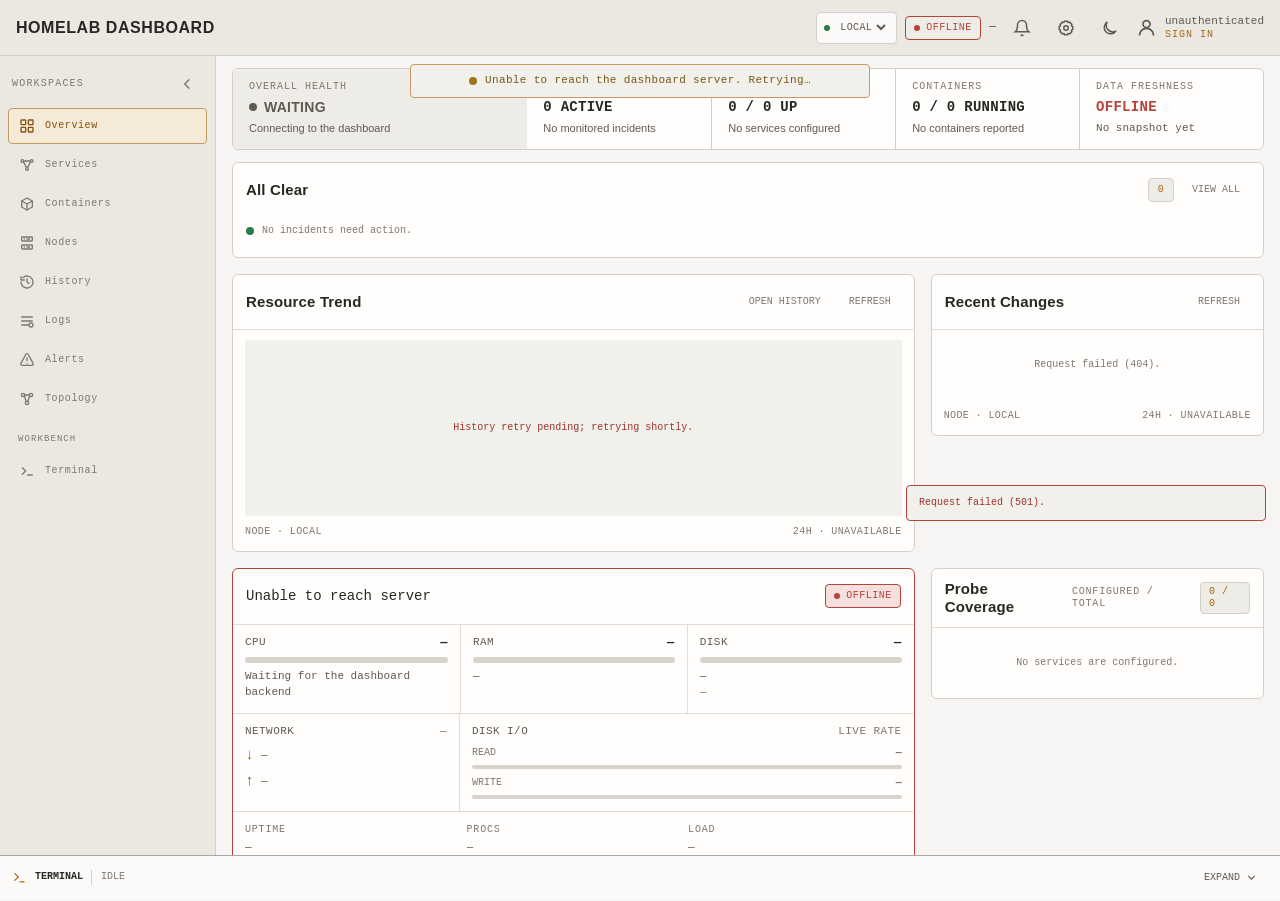
==== static/index.html @ d063cff7 "feat(ui): harden overview widget customization Persist overview widget visibility and size preferenc" ====
<!doctype html>
<html lang="en">
<head>
  <meta charset="utf-8">
  <meta name="viewport" content="width=device-width, initial-scale=1">
  <meta name="color-scheme" content="light dark">
  <meta name="theme-color" content="#101010">
  <meta name="description" content="Private Tailscale homelab dashboard for host metrics, services, containers, and container terminals.">
  <title>Homelab Dashboard · BinhMinh Homelab</title>
  <script>
    (() => {
      try {
        const saved = localStorage.getItem("homelab.theme");
        const media = window.matchMedia?.("(prefers-color-scheme: dark)");
        const dark = saved === "dark" || (saved !== "light" && (media?.matches ?? true));
        document.documentElement.classList.add(dark ? "theme-dark" : "theme-light");
        document.querySelector('meta[name="theme-color"]')?.setAttribute("content", dark ? "#101010" : "#f6f5f3");
      } catch { document.documentElement.classList.add("theme-dark"); }
    })();
  </script>
  <link rel="manifest" href="./manifest.webmanifest">
  <link rel="icon" href="./icons/icon-192.svg" type="image/svg+xml">
  <link rel="stylesheet" href="./lib/xterm.css">
  <link rel="stylesheet" href="./css/tokens.css">
  <link rel="stylesheet" href="./css/style.css">
</head>
<body class="viewer">
  <a class="skip-link" href="#dashboard">Skip to dashboard</a>
  <noscript><div class="noscript-banner">This dashboard requires JavaScript.</div></noscript>

  <header class="app-header" role="banner">
    <button id="sidebar-open" class="icon-button sidebar-open" type="button" aria-label="Open workspace navigation" aria-controls="workspace-sidebar" aria-expanded="false" title="Open navigation">
      <svg viewBox="0 0 24 24" fill="none" stroke="currentColor" stroke-width="2" aria-hidden="true"><path d="M4 6h16M4 12h16M4 18h16"/></svg>
    </button>
    <a class="brand" href="./" aria-label="Homelab dashboard home">
      <span class="brand-name">HOMELAB DASHBOARD</span>
    </a>
    <div class="header-status" aria-label="Current dashboard session">
      <span id="demo-badge" class="badge badge-demo" hidden>DEMO</span>
      <label class="node-switcher" title="Select monitoring node">
        <span class="visually-hidden">Monitoring node</span>
        <span class="node-switcher-dot status-dot" aria-hidden="true"></span>
        <select id="node-selector" aria-label="Monitoring node">
          <option value="local">LOCAL</option>
        </select>
      </label>
      <span id="freshness" class="connection-chip" data-state="connecting" aria-label="Metrics stream: connecting">
        <span class="status-dot" aria-hidden="true"></span>
        <span id="freshness-text">CONNECTING</span>
      </span>
      <span id="snapshot-partial" class="connection-chip" data-state="partial" aria-label="Partial metrics snapshot" hidden>PARTIAL</span>
      <span id="header-hostname" class="header-hostname mono" title="Server hostname">—</span>
      <button id="alerts-jump" class="icon-button" type="button" title="Open alert center" aria-label="Open alert center">
        <svg viewBox="0 0 24 24" fill="none" stroke="currentColor" stroke-width="2" aria-hidden="true"><path d="M18 8a6 6 0 0 0-12 0c0 7-3 9-3 9h18s-3-2-3-9"/><path d="M13.73 21a2 2 0 0 1-3.46 0"/></svg>
      </button>
      <button id="nodes-open" class="icon-button admin-only" type="button" title="Manage monitoring nodes" aria-label="Manage monitoring nodes">
        <svg viewBox="0 0 24 24" fill="none" stroke="currentColor" stroke-width="2" aria-hidden="true"><rect x="3" y="4" width="18" height="6" rx="2"/><rect x="3" y="14" width="18" height="6" rx="2"/><path d="M7 7h.01M7 17h.01M11 7h7M11 17h7"/></svg>
      </button>
      <button id="settings-open" class="icon-button" type="button" title="Dashboard settings" aria-label="Open dashboard settings">
        <svg viewBox="0 0 24 24" fill="none" stroke="currentColor" stroke-width="2" aria-hidden="true"><circle cx="12" cy="12" r="3"/><path d="M19.4 15a1.7 1.7 0 0 0 .34 1.88l.06.06-2.83 2.83-.06-.06a1.7 1.7 0 0 0-1.88-.34 1.7 1.7 0 0 0-1.03 1.56V21h-4v-.08a1.7 1.7 0 0 0-1.03-1.56 1.7 1.7 0 0 0-1.88.34l-.06.06-2.83-2.83.06-.06A1.7 1.7 0 0 0 4.6 15 1.7 1.7 0 0 0 3.08 14H3v-4h.08A1.7 1.7 0 0 0 4.6 9a1.7 1.7 0 0 0-.34-1.88l-.06-.06 2.83-2.83.06.06A1.7 1.7 0 0 0 8.97 4.6 1.7 1.7 0 0 0 10 3.08V3h4v.08a1.7 1.7 0 0 0 1.03 1.56 1.7 1.7 0 0 0 1.88-.34l.06-.06 2.83 2.83-.06.06A1.7 1.7 0 0 0 19.4 9 1.7 1.7 0 0 0 20.92 10H21v4h-.08A1.7 1.7 0 0 0 19.4 15Z"/></svg>
      </button>
      <button id="theme-toggle" class="icon-button" type="button" title="Switch to light theme" aria-label="Switch to light theme" aria-pressed="false">
        <svg class="theme-icon theme-icon-sun" viewBox="0 0 24 24" fill="none" stroke="currentColor" stroke-width="2" stroke-linecap="round" aria-hidden="true"><circle cx="12" cy="12" r="4"/><path d="M12 2v2M12 20v2M4.93 4.93l1.41 1.41M17.66 17.66l1.41 1.41M2 12h2M20 12h2M6.34 17.66l-1.41 1.41M19.07 4.93l-1.41 1.41"/></svg>
        <svg class="theme-icon theme-icon-moon" viewBox="0 0 24 24" fill="none" stroke="currentColor" stroke-width="2" stroke-linecap="round" aria-hidden="true"><path d="M20 15.7A8.5 8.5 0 0 1 8.3 4 8.5 8.5 0 1 0 20 15.7Z"/></svg>
      </button>
      <div id="session-identity" class="user-chip" role="group" aria-label="Authenticated Tailscale user" title="Authenticated Tailscale user">
        <svg viewBox="0 0 24 24" fill="none" stroke="currentColor" stroke-width="2" aria-hidden="true"><circle cx="12" cy="8" r="4"/><path d="M4 21a8 8 0 0 1 16 0"/></svg>
        <span class="user-copy"><span id="session-user">—</span><span id="session-role">VIEWER</span></span>
      </div>
    </div>
  </header>

  <div id="offline-banner" class="offline-banner" hidden>
    <span class="pulse-dot" aria-hidden="true"></span>
    <span id="offline-message">Reconnecting to the metrics stream…</span>
  </div>

  <div class="app-shell">
    <div id="sidebar-backdrop" class="sidebar-backdrop" aria-hidden="true" hidden></div>
    <aside id="workspace-sidebar" class="workspace-sidebar" aria-label="Dashboard workspaces" aria-hidden="true" inert>
      <div class="sidebar-brand-row">
        <span class="sidebar-title mono">WORKSPACES</span>
        <button id="sidebar-collapse" class="sidebar-collapse" type="button" aria-label="Collapse sidebar" aria-pressed="false" title="Collapse sidebar">
          <svg viewBox="0 0 24 24" fill="none" stroke="currentColor" stroke-width="2" aria-hidden="true"><path d="m15 18-6-6 6-6"/></svg>
          <span class="visually-hidden">Collapse sidebar</span>
        </button>
      </div>
      <nav class="workspace-nav" aria-label="Primary navigation">
        <button class="workspace-nav-item is-active" type="button" data-workspace="overview" aria-current="page" aria-label="Overview workspace" title="Overview">
          <svg viewBox="0 0 24 24" fill="none" stroke="currentColor" stroke-width="2" stroke-linecap="round" stroke-linejoin="round" aria-hidden="true"><rect x="3" y="3" width="7" height="7" rx="1"/><rect x="14" y="3" width="7" height="7" rx="1"/><rect x="3" y="14" width="7" height="7" rx="1"/><rect x="14" y="14" width="7" height="7" rx="1"/></svg><span class="sidebar-label">Overview</span>
        </button>
        <button class="workspace-nav-item" type="button" data-workspace="services" aria-current="false" aria-label="Services workspace" title="Services">
          <svg viewBox="0 0 24 24" fill="none" stroke="currentColor" stroke-width="2" stroke-linecap="round" stroke-linejoin="round" aria-hidden="true"><circle cx="5" cy="6" r="2"/><circle cx="19" cy="6" r="2"/><circle cx="12" cy="18" r="2"/><path d="m6.7 7.1 4.1 8.1M17.3 7.1l-4.1 8.1M7 6h10"/></svg><span class="sidebar-label">Services</span>
        </button>
        <button class="workspace-nav-item" type="button" data-workspace="containers" aria-current="false" aria-label="Containers workspace" title="Containers">
          <svg viewBox="0 0 24 24" fill="none" stroke="currentColor" stroke-width="2" stroke-linecap="round" stroke-linejoin="round" aria-hidden="true"><path d="m12 3 8 4.5v9L12 21l-8-4.5v-9L12 3Z"/><path d="m4 7.5 8 4.5 8-4.5M12 12v9"/></svg><span class="sidebar-label">Containers</span>
        </button>
        <button class="workspace-nav-item" type="button" data-workspace="nodes" aria-current="false" aria-label="Nodes workspace" title="Nodes">
          <svg viewBox="0 0 24 24" fill="none" stroke="currentColor" stroke-width="2" stroke-linecap="round" stroke-linejoin="round" aria-hidden="true"><rect x="4" y="3" width="16" height="6" rx="1"/><rect x="4" y="15" width="16" height="6" rx="1"/><path d="M8 6h.01M8 18h.01M12 6h4M12 18h4"/></svg><span class="sidebar-label">Nodes</span>
        </button>
        <button class="workspace-nav-item" type="button" data-workspace="history" aria-current="false" aria-label="History workspace" title="History">
          <svg viewBox="0 0 24 24" fill="none" stroke="currentColor" stroke-width="2" stroke-linecap="round" stroke-linejoin="round" aria-hidden="true"><path d="M3 12a9 9 0 1 0 3-6.7"/><path d="M3 4v5h5M12 7v5l3 2"/></svg><span class="sidebar-label">History</span>
        </button>
        <button class="workspace-nav-item" type="button" data-workspace="logs" aria-current="false" aria-label="Logs workspace" title="Logs">
          <svg viewBox="0 0 24 24" fill="none" stroke="currentColor" stroke-width="2" stroke-linecap="round" stroke-linejoin="round" aria-hidden="true"><path d="M4 6h16M4 12h16M4 18h10"/><circle cx="18" cy="18" r="3"/></svg><span class="sidebar-label">Logs</span>
        </button>
        <button class="workspace-nav-item" type="button" data-workspace="alerts" aria-current="false" aria-label="Alerts workspace" title="Alerts">
          <svg viewBox="0 0 24 24" fill="none" stroke="currentColor" stroke-width="2" stroke-linecap="round" stroke-linejoin="round" aria-hidden="true"><path d="M10.3 3.4 2.9 17a2 2 0 0 0 1.8 3h14.6a2 2 0 0 0 1.8-3L13.7 3.4a2 2 0 0 0-3.4 0Z"/><path d="M12 9v4M12 17h.01"/></svg><span class="sidebar-label">Alerts</span>
        </button>
        <button class="workspace-nav-item" type="button" data-workspace="topology" aria-current="false" aria-label="Service topology workspace" title="Topology">
          <svg viewBox="0 0 24 24" fill="none" stroke="currentColor" stroke-width="2" stroke-linecap="round" stroke-linejoin="round" aria-hidden="true"><circle cx="6" cy="6" r="2.5"/><circle cx="18" cy="6" r="2.5"/><circle cx="12" cy="18" r="2.5"/><path d="m8.1 7.4 2.5 8M15.9 7.4l-2.5 8M8.5 6h7"/></svg><span class="sidebar-label">Topology</span>
        </button>
        <p class="sidebar-group-label">WORKBENCH</p>
        <button class="workspace-nav-item" type="button" data-sidebar-action="terminal" aria-label="Open terminal workbench" title="Terminal">
          <svg viewBox="0 0 24 24" fill="none" stroke="currentColor" stroke-width="2" stroke-linecap="round" stroke-linejoin="round" aria-hidden="true"><polyline points="5 7 10 12 5 17"/><line x1="13" y1="18" x2="20" y2="18"/></svg><span class="sidebar-label">Terminal</span>
        </button>
      </nav>
    </aside>
    <main id="dashboard" class="dashboard-grid" tabindex="-1">
      <section id="workspace-overview" class="dashboard-workspace workspace-overview" data-workspace-panel="overview" aria-labelledby="overview-title">
      <section id="health-overview" class="panel health-overview" aria-labelledby="overview-title" data-workspace-focus tabindex="-1">
        <h1 id="overview-title" class="visually-hidden" tabindex="-1">Homelab health overview</h1>
        <div class="health-cell health-cell-primary">
          <span class="health-label">OVERALL HEALTH</span>
          <strong id="overview-health" class="health-value" data-state="waiting"><span class="status-dot" aria-hidden="true"></span>WAITING</strong>
          <span id="overview-health-detail" class="health-detail">Connecting to the dashboard</span>
        </div>
        <button id="overview-attention-kpi" class="health-cell health-cell-action" type="button" aria-label="Open active alerts">
          <span class="health-label">NEEDS ATTENTION</span>
          <strong id="overview-attention-total" class="health-value mono">0 ACTIVE</strong>
          <span id="overview-attention-detail" class="health-detail">No monitored incidents</span>
        </button>
        <button id="overview-services-kpi" class="health-cell health-cell-action" type="button" aria-label="Open services inventory">
          <span class="health-label">SERVICES</span>
          <strong id="overview-services" class="health-value mono">0 / 0 UP</strong>
          <span id="overview-services-detail" class="health-detail">Waiting for inventory</span>
        </button>
        <button id="overview-containers-kpi" class="health-cell health-cell-action" type="button" aria-label="Open containers inventory">
          <span class="health-label">CONTAINERS</span>
          <strong id="overview-containers" class="health-value mono">0 / 0 RUNNING</strong>
          <span id="overview-containers-detail" class="health-detail">Waiting for Podman</span>
        </button>
        <div class="health-cell">
          <span class="health-label">DATA FRESHNESS</span>
          <strong id="overview-connection" class="health-value mono" data-state="connecting">CONNECTING</strong>
          <span id="overview-updated" class="health-detail mono">No snapshot yet</span>
        </div>
      </section>

      <div class="overview-layout" aria-label="Overview widgets">
        <section id="overview-attention" class="panel overview-widget overview-attention" data-widget-size="full" data-overview-widget="overview-attention" aria-labelledby="overview-attention-title">
          <header class="panel-header compact">
            <div>
              <h2 id="overview-attention-title">Needs Attention</h2>
            </div>
            <div class="panel-actions">
              <span id="overview-attention-count" class="count-badge mono">0</span>
              <button id="overview-alerts-open" class="text-button" type="button">VIEW ALL</button>
            </div>
          </header>
          <div id="overview-attention-list" class="overview-action-list" aria-label="Items requiring attention"></div>
          <div id="overview-attention-empty" class="overview-empty-state">
            <span class="status-dot" aria-hidden="true"></span>
            <span>No incidents need action.</span>
          </div>
        </section>

        <section id="overview-trend" class="panel overview-widget overview-trend" data-widget-size="medium" data-overview-widget="overview-trend" aria-labelledby="overview-trend-title">
          <header class="panel-header compact">
            <div>
              <h2 id="overview-trend-title">Resource Trend</h2>
            </div>
            <div class="panel-actions">
              <button id="overview-trend-open" class="text-button" type="button">OPEN HISTORY</button>
              <button id="overview-trend-refresh" class="text-button" type="button">REFRESH</button>
            </div>
          </header>
          <div id="overview-trend-chart-wrap" class="overview-trend-chart-wrap" aria-busy="false">
            <canvas id="overview-trend-chart" width="640" height="190" aria-label="24-hour CPU, memory, and disk utilization trend"></canvas>
            <div id="overview-trend-status" class="overview-trend-status" role="status">Open Overview to load 24-hour history.</div>
          </div>
          <footer class="overview-trend-footer mono">
            <span id="overview-trend-node">NODE · LOCAL</span>
            <span id="overview-trend-resolution">24H · WAITING</span>
          </footer>
        </section>

        <section id="overview-recent-changes" class="panel overview-widget overview-recent-changes" data-widget-size="small" data-overview-widget="overview-recent-changes" aria-labelledby="overview-recent-changes-title">
          <header class="panel-header compact">
            <div>
              <h2 id="overview-recent-changes-title">Recent Changes</h2>
            </div>
            <button id="overview-recent-changes-refresh" class="text-button" type="button">REFRESH</button>
          </header>
          <div id="overview-recent-changes-list" class="overview-action-list" aria-label="Recent operational changes"></div>
          <div id="overview-recent-changes-empty" class="overview-empty-state">No recorded operational changes in the last 24 hours.</div>
          <footer class="overview-trend-footer mono">
            <span id="overview-recent-changes-node">NODE · LOCAL</span>
            <span id="overview-recent-changes-status" role="status" aria-live="polite" aria-atomic="true">24H · WAITING</span>
          </footer>
        </section>
        <section id="system-card" class="panel overview-widget system-panel" data-widget-size="medium" data-overview-widget="system-card" aria-labelledby="system-title system-hostname" aria-busy="true">
          <header class="panel-header">
            <div>
              <h2 id="system-title" class="visually-hidden">System health and metrics</h2>
              <div id="system-hostname" class="node-name mono">Connecting…</div>
            </div>
            <span id="system-status" class="badge badge-muted"><span class="status-dot" aria-hidden="true"></span>WAITING</span>
          </header>

          <div class="metric-block">
            <div class="metric-heading"><span>CPU</span><strong id="cpu-percent" class="mono">—</strong></div>
            <div id="cpu-progress" class="progress" role="progressbar" aria-label="CPU usage" aria-valuemin="0" aria-valuemax="100" aria-valuenow="0"><span class="progress-fill"></span></div>
            <div id="cpu-detail" class="metric-detail mono">Waiting for host metrics</div>
            <canvas id="cpu-chart" class="sparkline" width="240" height="36" aria-label="CPU usage history"></canvas>
          </div>

          <div class="metric-block">
            <div class="metric-heading"><span>RAM</span><strong id="ram-percent" class="mono">—</strong></div>
            <div id="ram-progress" class="progress" role="progressbar" aria-label="Memory usage" aria-valuemin="0" aria-valuemax="100" aria-valuenow="0"><span class="progress-fill"></span></div>
            <div id="ram-detail" class="metric-detail mono">—</div>
            <canvas id="ram-chart" class="sparkline" width="240" height="36" aria-label="Memory usage history"></canvas>
          </div>

          <div class="metric-block">
            <div class="metric-heading"><span>DISK</span><strong id="disk-percent" class="mono">—</strong></div>
            <div id="disk-progress" class="progress" role="progressbar" aria-label="Root disk usage" aria-valuemin="0" aria-valuemax="100" aria-valuenow="0"><span class="progress-fill"></span></div>
            <div id="disk-detail" class="metric-detail mono">—</div>
            <div id="disk-device" class="metric-caption mono">—</div>
            <div id="disk-warning" class="warning-text" hidden>Low disk space!</div>
          </div>

          <div class="network-block">
            <div class="metric-heading"><span>NETWORK</span><span id="network-interface" class="metric-caption mono">—</span></div>
            <div class="network-values mono">
              <span><b class="arrow arrow-down">↓</b><span id="network-down">—</span></span>
              <span><b class="arrow arrow-up">↑</b><span id="network-up">—</span></span>
            </div>
          </div>

          <div class="disk-io-block">
            <div class="metric-heading"><span>DISK I/O</span><span class="metric-caption mono">LIVE RATE</span></div>
            <div class="io-row">
              <div><span>READ</span><strong id="io-read" class="mono">—</strong></div>
              <div id="io-read-progress" class="progress progress-thin" role="progressbar" aria-label="Disk read activity" aria-valuemin="0" aria-valuemax="100" aria-valuenow="0"><span class="progress-fill"></span></div>
            </div>
            <div class="io-row">
              <div><span>WRITE</span><strong id="io-write" class="mono">—</strong></div>
              <div id="io-write-progress" class="progress progress-thin progress-yellow" role="progressbar" aria-label="Disk write activity" aria-valuemin="0" aria-valuemax="100" aria-valuenow="0"><span class="progress-fill"></span></div>
            </div>
          </div>

          <footer class="system-footer mono">
            <div><span>UPTIME</span><strong id="uptime">—</strong></div>
            <div><span>PROCS</span><strong id="processes">—</strong></div>
            <div><span>LOAD</span><strong id="load-average">—</strong></div>
          </footer>
        </section>

        <section id="overview-service-pulse" class="panel overview-widget overview-service-pulse" data-widget-size="small" data-overview-widget="overview-service-pulse" aria-labelledby="overview-service-pulse-title">
          <header class="panel-header compact">
            <div>
              <h2 id="overview-service-pulse-title">Probe Coverage</h2>
            </div>
            <div class="panel-actions">
              <span class="panel-context mono">CONFIGURED / TOTAL</span>
              <span id="overview-service-pulse-count" class="count-badge mono">0 / 0</span>
            </div>
          </header>
          <div id="overview-service-pulse-list" class="overview-action-list"></div>
          <div id="overview-service-pulse-empty" class="overview-empty-state">No services have a configured health probe.</div>
        </section>
      </div>
      </section>

      <section id="workspace-history" class="dashboard-workspace workspace-history" data-workspace-panel="history" aria-labelledby="history-title" hidden>
      <section id="history-panel" class="panel history-panel" aria-labelledby="history-title">
        <header class="panel-header compact">
          <div class="title-with-icon">
            <svg viewBox="0 0 24 24" fill="none" stroke="currentColor" stroke-width="2" aria-hidden="true"><path d="M3 3v18h18"/><path d="m7 15 4-4 3 3 5-7"/></svg>
            <div><h2 id="history-title" tabindex="-1">System History</h2></div>
          </div>
          <div class="history-toolbar">
            <div class="history-kind-controls" role="group" aria-label="History resource type">
              <button class="range-button is-active" type="button" data-history-kind="system" aria-pressed="true">SYSTEM</button>
              <button class="range-button" type="button" data-history-kind="container" aria-pressed="false">CONTAINER</button>
              <button class="range-button" type="button" data-history-kind="service" aria-pressed="false">SERVICE</button>
            </div>
            <label id="history-resource-picker" class="history-resource-picker" hidden>
              <span class="visually-hidden">History resource</span>
              <select id="history-resource" aria-label="History resource"></select>
            </label>
            <div class="history-controls" role="group" aria-label="History range">
              <button class="range-button" type="button" data-history-range="1h">1H</button>
              <button class="range-button" type="button" data-history-range="6h">6H</button>
              <button class="range-button is-active" type="button" data-history-range="24h" aria-pressed="true">24H</button>
              <button class="range-button" type="button" data-history-range="7d">7D</button>
              <button class="range-button" type="button" data-history-range="30d">30D</button>
              <button class="range-button" type="button" data-history-range="90d">90D</button>
            </div>
          </div>
        </header>
        <div class="history-body">
          <div id="history-chart-wrap" class="history-chart-wrap" aria-busy="true">
            <canvas id="history-chart" width="1200" height="180" aria-label="Historical resource utilization"></canvas>
            <div id="history-empty" class="history-overlay" role="status">Loading metric history…</div>
          </div>
          <footer class="history-footer mono">
            <span id="history-node">NODE · LOCAL</span>
            <span id="history-resource-summary">RESOURCE · SYSTEM</span>
            <span id="history-resolution">RESOLUTION · AUTO</span>
            <span id="history-quota" class="history-quota">STORAGE · CHECKING</span>
            <button id="history-refresh" class="text-button" type="button">REFRESH</button>
          </footer>
          <section id="history-timeline" class="history-timeline" aria-labelledby="history-timeline-title">
            <header><h3 id="history-timeline-title">Operations Timeline</h3><span id="history-timeline-context" class="panel-context mono">24H</span></header>
            <div id="history-event-markers" class="history-event-markers" aria-label="Timeline change markers"></div>
            <div id="history-events-list" class="timeline-list" aria-live="polite"></div>
            <form id="operations-event-form" class="operations-event-form admin-only" autocomplete="off">
              <label><span>CHANGE</span><select name="type"><option value="deploy">DEPLOY</option><option value="maintenance">MAINTENANCE</option><option value="note">NOTE</option></select></label>
              <label><span>TITLE</span><input name="title" maxlength="180" required placeholder="e.g. Updated Immich"></label>
              <label><span>SUMMARY <small>(optional)</small></span><input name="summary" maxlength="600" placeholder="What changed and why?"></label>
              <button class="text-button" type="submit">RECORD CHANGE</button>
            </form>
          </section>
        </div>
      </section>
      </section>

      <section id="workspace-logs" class="dashboard-workspace workspace-logs" data-workspace-panel="logs" aria-labelledby="logs-title" hidden>
        <section id="logs-panel" class="panel logs-panel" aria-labelledby="logs-title" aria-busy="false" data-workspace-focus tabindex="-1">
          <header class="panel-header compact">
            <div>
              <span class="eyebrow mono">LOCAL RETAINED LOGS</span>
              <h2 id="logs-title" tabindex="-1">Logs</h2>
            </div>
            <div class="panel-actions"><span id="logs-status" class="badge badge-muted" data-state="muted">CHECKING</span></div>
          </header>
          <div class="logs-toolbar">
            <div class="history-controls" role="group" aria-label="Logs range">
              <button class="range-button" type="button" data-logs-range="15m" aria-pressed="false">15M</button>
              <button class="range-button is-active" type="button" data-logs-range="1h" aria-pressed="true">1H</button>
              <button class="range-button" type="button" data-logs-range="6h" aria-pressed="false">6H</button>
              <button class="range-button" type="button" data-logs-range="24h" aria-pressed="false">24H</button>
              <button class="range-button" type="button" data-logs-range="7d" aria-pressed="false">7D</button>
            </div>
            <label><span class="visually-hidden">Service</span><select id="logs-service" aria-label="Filter logs by service"><option value="">All services</option></select></label>
            <label><span class="visually-hidden">Container</span><select id="logs-container" aria-label="Filter logs by container"><option value="">All containers</option></select></label>
            <label><span class="visually-hidden">Log level</span><select id="logs-level" aria-label="Filter logs by level"><option value="">All levels</option><option value="debug">Debug</option><option value="info">Info</option><option value="warn">Warn</option><option value="error">Error</option></select></label>
            <div class="logs-search">
              <label for="logs-search" class="visually-hidden">Search log text</label>
              <input id="logs-search" type="search" maxlength="160" placeholder="Search text; press Enter" autocomplete="off">
              <button id="logs-regex-toggle" class="logs-regex-toggle" type="button" aria-label="Use regular expression search" aria-pressed="false" title="Use Regular Expression (.*)">.*</button>
            </div>
            <span id="logs-match-status" class="logs-match-status mono" role="status" aria-live="polite">NO SEARCH</span>
            <button id="logs-refresh" class="text-button" type="button">REFRESH</button>
          </div>
          <p class="logs-note">Searches retained logs from the local node. Use the container terminal for a live Podman stream.</p>
          <div id="logs-list" class="historical-logs-list" aria-live="polite"></div>
          <p id="logs-empty" class="logs-empty" role="status">Select a range to query retained logs.</p>
          <footer class="logs-footer mono"><span id="logs-context">1H · LOCAL</span><span>MAX 200 ENTRIES · 7D RETENTION</span></footer>
        </section>
      </section>

      <section id="workspace-alerts" class="dashboard-workspace workspace-alerts" data-workspace-panel="alerts" aria-labelledby="alerts-title" hidden>
      <section id="alerts-card" class="panel alerts-panel dashboard-alerts" aria-labelledby="alerts-title">
        <header class="panel-header compact">
          <div class="title-with-icon">
            <svg viewBox="0 0 24 24" fill="none" stroke="currentColor" stroke-width="2" aria-hidden="true"><path d="M12 22s8-4 8-10V5l-8-3-8 3v7c0 6 8 10 8 10Z"/></svg>
            <div><h2 id="alerts-title" tabindex="-1">System Alerts</h2></div>
          </div>
          <div class="panel-actions"><span id="alerts-partial" class="badge badge-degraded" hidden>PARTIAL</span><span id="alerts-count" class="count-badge mono">0</span></div>
        </header>
          <div id="alerts-list" class="alerts-list"></div>
          <div id="alerts-empty" class="empty-state">
            <strong>All clear</strong>
            <span>No active warning or critical alerts.</span>
        </div>
      </section>
      </section>

      <section id="workspace-services" class="dashboard-workspace workspace-services" data-workspace-panel="services" aria-labelledby="services-title" hidden>
      <section class="column column-center" aria-label="Services">
        <section class="panel services-panel" aria-labelledby="services-title">
          <header class="panel-header">
            <div>
              <h2 id="services-title" tabindex="-1">Active Services</h2>
            </div>
            <div class="panel-actions">
              <span id="services-stale" class="badge badge-degraded" hidden>⚠ STALE</span>
              <span id="services-count" class="count-badge mono">0</span>
              <button id="services-filter-toggle" class="text-button inventory-filter-toggle" type="button" aria-controls="services-filter-bar" aria-expanded="false">FILTERS</button>
              <button id="focus-add-service" class="button button-ghost button-small admin-only" type="button">+ ADD SERVICE</button>
            </div>
          </header>
          <div id="services-filter-bar" class="inventory-filter-bar" role="group" aria-label="Filter services" data-collapsed="true">
            <label class="visually-hidden" for="services-filter-input">Filter services by name, endpoint, or status</label>
            <input id="services-filter-input" class="inventory-filter-input mono" data-workspace-filter type="search" placeholder="FILTER NAME OR ENDPOINT" autocomplete="off" />
            <div class="inventory-filter-controls">
              <button class="inventory-filter is-active" type="button" data-service-filter="all" aria-pressed="true">ALL</button>
              <button class="inventory-filter" type="button" data-service-filter="attention" aria-pressed="false">NEEDS ATTENTION</button>
              <button class="inventory-filter" type="button" data-service-filter="up" aria-pressed="false">UP</button>
              <button class="inventory-filter" type="button" data-service-filter="unknown" aria-pressed="false">NO PROBE</button>
            </div>
            <span id="services-filter-count" class="inventory-filter-count mono" aria-live="polite">0 / 0 SHOWN</span>
          </div>
          <div class="services-table-head mono" aria-hidden="true">
            <span>Service</span><span>Endpoint</span><span>Status</span><span>Latency</span><span>Checked</span><span></span>
          </div>
          <div id="services-grid" class="services-grid" role="list" aria-busy="true">
            <div class="service-card skeleton-card" aria-hidden="true"></div>
            <div class="service-card skeleton-card" aria-hidden="true"></div>
          </div>
          <div id="services-empty" class="empty-state" hidden>
            <strong>No services configured</strong>
            <span>Use Add Service to register your first endpoint.</span>
          </div>
        </section>
        <section id="slo-panel" class="panel slo-panel" aria-labelledby="slo-title">
          <header class="panel-header compact">
            <div><h2 id="slo-title">Service Objectives</h2><span class="panel-context mono">Local probes · unknown excluded</span></div>
            <div class="panel-actions" role="group" aria-label="SLO window"><button class="range-button" type="button" data-slo-window="7">7D</button><button class="range-button is-active" type="button" data-slo-window="30">30D</button><button class="range-button" type="button" data-slo-window="90">90D</button></div>
          </header>
          <div id="slo-list" class="slo-list" aria-busy="true"></div>
          <p id="slo-status" class="panel-status mono">Loading service objectives…</p>
        </section>
      </section>
      </section>

      <section id="workspace-containers" class="dashboard-workspace workspace-containers" data-workspace-panel="containers" aria-labelledby="containers-title" hidden>
      <aside class="column column-right" aria-label="Containers">
        <section class="panel containers-panel" aria-labelledby="containers-title">
          <header class="panel-header">
            <div>
              <h2 id="containers-title" tabindex="-1">Containers</h2>
            </div>
            <div class="panel-actions">
              <span id="containers-count" class="count-badge mono">0</span>
              <button id="containers-filter-toggle" class="text-button inventory-filter-toggle" type="button" aria-controls="containers-filter-bar" aria-expanded="false">FILTERS</button>
            </div>
          </header>
          <div id="containers-filter-bar" class="inventory-filter-bar" role="group" aria-label="Filter containers" data-collapsed="true">
            <label class="visually-hidden" for="containers-filter-input">Filter containers by name, image, or state</label>
            <input id="containers-filter-input" class="inventory-filter-input mono" data-workspace-filter type="search" placeholder="FILTER NAME, IMAGE, OR STATE" autocomplete="off" />
            <div class="inventory-filter-controls">
              <button class="inventory-filter is-active" type="button" data-container-filter="all" aria-pressed="true">ALL</button>
              <button class="inventory-filter" type="button" data-container-filter="attention" aria-pressed="false">NEEDS ATTENTION</button>
              <button class="inventory-filter" type="button" data-container-filter="running" aria-pressed="false">RUNNING</button>
              <button class="inventory-filter" type="button" data-container-filter="stopped" aria-pressed="false">STOPPED</button>
            </div>
            <span id="containers-filter-count" class="inventory-filter-count mono" aria-live="polite">0 / 0 SHOWN</span>
          </div>
          <div id="containers-list" class="containers-list" aria-busy="true">
            <div class="container-item skeleton-container" aria-hidden="true"></div>
            <div class="container-item skeleton-container" aria-hidden="true"></div>
          </div>
          <div id="containers-empty" class="empty-state" hidden>
            <strong>No containers running</strong>
            <span>The Podman host returned an empty inventory.</span>
          </div>
        </section>
      </aside>
      </section>

      <section id="workspace-nodes" class="dashboard-workspace workspace-nodes" data-workspace-panel="nodes" aria-labelledby="nodes-workspace-title" hidden>
        <section class="panel nodes-workspace-panel" aria-labelledby="nodes-workspace-title" data-workspace-focus tabindex="-1">
          <header class="panel-header"><div><h2 id="nodes-workspace-title" tabindex="-1">Monitoring Nodes</h2></div><button id="nodes-workspace-refresh" class="text-button" type="button">REFRESH</button></header>
          <div id="nodes-workspace-grid" class="nodes-workspace-grid" aria-busy="true"></div>
          <p id="nodes-workspace-status" class="panel-status mono">Loading node inventory…</p>
        </section>
        <section class="panel checks-panel" aria-labelledby="checks-title">
          <header class="panel-header compact"><div><h2 id="checks-title">TLS &amp; Backups</h2><span class="panel-context mono">TLS: dashboard · backups: selected node</span></div></header>
          <div id="checks-list" class="checks-list" aria-busy="true"></div>
          <p id="checks-status" class="panel-status mono">Loading certificate and backup checks…</p>
        </section>
      </section>

      <section id="workspace-topology" class="dashboard-workspace workspace-topology" data-workspace-panel="topology" aria-labelledby="topology-title" hidden>
        <section class="panel topology-panel" aria-labelledby="topology-title" data-workspace-focus tabindex="-1">
          <header class="panel-header"><div><h2 id="topology-title" tabindex="-1">Service Topology</h2></div><span id="topology-count" class="count-badge mono">0</span></header>
          <p class="topology-hint">Arrows run from the dependent service to the service it needs. Relationships are curated; no traffic is inferred.</p>
          <p id="topology-scroll-hint" class="topology-scroll-hint">Scroll horizontally to inspect the map.</p>
          <div id="topology-canvas" class="topology-canvas" role="region" aria-label="Manual service dependency topology" aria-describedby="topology-scroll-hint"></div>
          <div id="topology-edge-list" class="topology-edge-list" aria-label="Curated dependency relationships" hidden></div>
          <form id="topology-form" class="topology-form admin-only" autocomplete="off">
            <label><span>DEPENDENT</span><select id="topology-dependent" required></select></label>
            <label><span>DEPENDS ON</span><select id="topology-dependency" required></select></label>
            <label><span>LABEL <small>(optional)</small></span><input id="topology-label" maxlength="160"></label>
            <button class="button button-primary" type="submit">ADD EDGE</button>
          </form>
          <p id="topology-status" class="panel-status mono">Loading topology…</p>
        </section>
      </section>
    </main>

    <section id="terminal-panel" class="terminal-panel is-collapsed terminal-state-idle" aria-labelledby="terminal-title">
      <div id="terminal-resize" class="terminal-resize" role="separator" aria-label="Resize terminal" aria-orientation="horizontal" tabindex="0"></div>
      <header class="terminal-toolbar">
        <div class="terminal-heading">
          <svg viewBox="0 0 24 24" fill="none" stroke="currentColor" stroke-width="2" aria-hidden="true"><polyline points="4 17 10 11 4 5"/><line x1="12" y1="19" x2="20" y2="19"/></svg>
          <span id="terminal-title" class="mono">TERMINAL</span>
          <span id="terminal-session-label" class="terminal-session mono">IDLE</span>
        </div>
        <div class="terminal-tools">
          <button id="terminal-host-shell" class="terminal-button terminal-host-button" type="button" title="Open a Bash shell on the homelab host" hidden>HOST SHELL</button>
          <button id="terminal-clear" class="terminal-button" type="button">CLEAR</button>
          <button id="terminal-bell" class="terminal-button" type="button">BELL</button>
          <button id="terminal-disconnect" class="terminal-button" type="button" hidden>DISCONNECT</button>
          <button id="terminal-toggle" class="terminal-button terminal-toggle" type="button" aria-expanded="false" aria-controls="terminal-body" aria-label="Expand terminal workbench" title="Expand terminal workbench"><span>EXPAND</span><svg viewBox="0 0 24 24" fill="none" stroke="currentColor" stroke-width="2" aria-hidden="true"><path d="m6 15 6-6 6 6"/></svg></button>
        </div>
      </header>
      <div id="terminal-body" class="terminal-body">
        <div id="terminal" class="terminal" aria-label="Host and container terminal"></div>
        <section id="log-viewer" class="log-viewer" aria-label="Container logs" hidden>
          <div class="log-viewer-toolbar">
            <label class="log-search">
              <span class="visually-hidden">Search container logs</span>
              <input id="log-search" type="search" placeholder="Search logs" autocomplete="off" spellcheck="false">
            </label>
            <button id="log-follow" class="log-tool-button" type="button" aria-pressed="true" title="Keep the latest log line in view">FOLLOW</button>
            <button id="log-pause" class="log-tool-button" type="button" aria-pressed="false" title="Pause log rendering">PAUSE</button>
            <button id="log-download" class="log-tool-button" type="button" title="Download the buffered logs" disabled>DOWNLOAD</button>
            <output id="log-stats" class="log-stats mono" aria-live="off">0 LINES · 0 B</output>
          </div>
          <div id="log-output" class="log-output mono" role="log" aria-label="Read-only container log output" aria-live="off" tabindex="0"></div>
        </section>
      </div>
    </section>
  </div>

  <dialog id="service-dialog" class="modal" aria-labelledby="service-dialog-title">
    <form id="service-form" class="modal-form" autocomplete="off">
      <header><div><h2 id="service-dialog-title">Add service</h2></div><button class="icon-button" type="button" data-dialog-close aria-label="Close dialog">×</button></header>
      <input name="id" type="hidden">
      <div class="form-grid">
        <label class="full"><span>NAME</span><input name="name" type="text" maxlength="40" required></label>
        <label class="full"><span>DISPLAY URL OR PORT</span><input name="displayUrl" type="text" maxlength="300" placeholder="8080 or https://service.tailnet.ts.net" required></label>
        <label><span>PROBE TYPE</span><select name="probeType"><option value="none">NONE</option><option value="http">HTTP / HTTPS</option><option value="tcp">TCP</option></select></label>
        <label><span>PROBE ENDPOINT <small>(optional)</small></span><input name="probeUrl" type="text" maxlength="300" placeholder="https://service.tailnet.ts.net/health" autocapitalize="off" spellcheck="false"></label>
      </div>
      <p id="service-form-error" class="form-error" role="alert" hidden></p>
      <footer><button class="button button-ghost" type="button" data-dialog-close>CANCEL</button><button id="service-form-submit" class="button button-primary" type="submit">ADD SERVICE</button></footer>
    </form>
  </dialog>

  <dialog id="delete-dialog" class="modal modal-small" aria-labelledby="delete-dialog-title">
    <form id="delete-form" class="modal-form" method="dialog">
      <header><div><h2 id="delete-dialog-title">Delete service?</h2></div></header>
      <p>Remove <strong id="delete-service-name"></strong> from the dashboard? This does not stop its container.</p>
      <input name="id" type="hidden">
      <p id="delete-form-error" class="form-error" role="alert" hidden></p>
      <footer><button class="button button-ghost" type="button" data-dialog-close>CANCEL</button><button class="button button-danger" type="submit">DELETE</button></footer>
    </form>
  </dialog>

  <dialog id="host-shell-dialog" class="modal modal-small" aria-labelledby="host-shell-dialog-title" aria-describedby="host-shell-dialog-description">
    <form id="host-shell-confirm-form" class="modal-form" method="dialog">
      <header><div><h2 id="host-shell-dialog-title">Open Host Shell?</h2></div></header>
      <p id="host-shell-dialog-description">This opens an interactive <code>/bin/bash</code> session on <strong id="host-shell-target" class="mono">the homelab host</strong> as the Unix account running the host agent. The actual account is shown after connection.</p>
      <p id="host-shell-replace-warning" class="security-callout" hidden>The current terminal session will be disconnected first.</p>
      <footer>
        <button class="button button-ghost" type="submit" value="cancel" autofocus>CANCEL</button>
        <button class="button button-danger" type="submit" value="confirm">OPEN HOST SHELL</button>
      </footer>
    </form>
  </dialog>

  <dialog id="alert-center-dialog" class="modal modal-wide" aria-labelledby="alert-center-title">
    <div class="modal-form monitoring-dialog">
      <header>
        <div><h2 id="alert-center-title">Alert center</h2></div>
        <button class="icon-button" type="button" data-dialog-close aria-label="Close alert center">×</button>
      </header>
      <p id="alert-center-status" class="dialog-status mono" role="status">Loading alert state…</p>
      <div class="alert-center-grid">
        <section aria-labelledby="active-alerts-title">
          <div class="subsection-header"><h3 id="active-alerts-title">ACTIVE ALERTS</h3><span id="active-alerts-count" class="count-badge mono">0</span></div>
          <div id="active-alerts-list" class="management-list"><div class="skeleton-line"></div></div>
        </section>
        <section aria-labelledby="alert-rules-title">
          <div class="subsection-header"><h3 id="alert-rules-title">RULES</h3><button id="alert-rule-add" class="button button-ghost button-small admin-only" type="button">+ NEW RULE</button></div>
          <div id="alert-rules-list" class="management-list"><div class="skeleton-line"></div></div>
        </section>
        <section aria-labelledby="maintenance-windows-title">
          <div class="subsection-header"><h3 id="maintenance-windows-title">MAINTENANCE WINDOWS</h3><button id="maintenance-window-add" class="button button-ghost button-small admin-only" type="button">+ NEW WINDOW</button></div>
          <p class="panel-context mono">Recurring local-time periods suppress delivery only; alert state remains visible.</p>
          <div id="maintenance-windows-list" class="management-list"><div class="skeleton-line"></div></div>
        </section>
        <section aria-labelledby="alert-events-title">
          <div class="subsection-header"><h3 id="alert-events-title">RECENT EVENTS</h3></div>
          <div id="alert-events-list" class="management-list"><div class="skeleton-line"></div></div>
        </section>
        <section class="notification-section" aria-labelledby="ntfy-title">
          <div class="subsection-header"><h3 id="ntfy-title">NTFY DELIVERY</h3><button id="ntfy-test" class="button button-ghost button-small admin-only" type="button" disabled>TEST PUSH</button></div>
          <p id="ntfy-status" class="integration-status mono">Checking configuration…</p>
        </section>
        <section class="notification-section" aria-labelledby="webhook-title">
          <div class="subsection-header"><h3 id="webhook-title">WEBHOOK DELIVERY</h3><button id="webhook-test" class="button button-ghost button-small admin-only" type="button" disabled>TEST POST</button></div>
          <p id="webhook-status" class="integration-status mono">Checking configuration…</p>
        </section>
      </div>
    </div>
  </dialog>

  <dialog id="alert-rule-dialog" class="modal" aria-labelledby="alert-rule-dialog-title">
    <form id="alert-rule-form" class="modal-form" autocomplete="off">
      <header><div><h2 id="alert-rule-dialog-title">New alert rule</h2></div><button class="icon-button" type="button" data-dialog-close aria-label="Close rule editor">×</button></header>
      <input name="id" type="hidden">
      <div class="form-grid form-grid-rules">
        <label class="full"><span>RULE NAME</span><input name="name" type="text" maxlength="160" required></label>
        <label><span>RESOURCE</span><select name="resourceType" required><option value="node">Node</option><option value="host">Host</option><option value="disk">Disk</option><option value="service">Service</option><option value="container">Container</option><option value="backup">Backup</option></select></label>
        <label><span>METRIC</span><select name="metric" required></select></label>
        <label><span>NODE SELECTOR</span><input name="nodeSelector" type="text" maxlength="256" value="*" required></label>
        <label><span>RESOURCE SELECTOR</span><input name="resourceSelector" type="text" maxlength="256" value="*" required></label>
        <label><span>OPERATOR</span><select name="operator"><option value="gt">&gt;</option><option value="gte">≥</option><option value="lt">&lt;</option><option value="lte">≤</option><option value="eq">=</option><option value="neq">≠</option></select></label>
        <label><span>THRESHOLD</span><input name="threshold" type="number" step="any" required></label>
        <label><span>FOR (SECONDS)</span><input name="forSeconds" type="number" min="0" max="2592000" value="300" required></label>
        <label><span>COOLDOWN (SECONDS)</span><input name="cooldownSeconds" type="number" min="0" max="2592000" value="1800" required></label>
        <label><span>SEVERITY</span><select name="severity"><option value="warning">Warning</option><option value="critical">Critical</option><option value="info">Info</option></select></label>
        <label class="full"><span>RUNBOOK URL <small>(optional)</small></span><input name="runbookUrl" type="url" maxlength="2048" placeholder="https://wiki.example.net/runbooks/service-alert"></label>
        <label class="check-field"><input name="enabled" type="checkbox" checked><span>RULE ENABLED</span></label>
      </div>
      <p id="alert-rule-error" class="form-error" role="alert" hidden></p>
      <footer><button class="button button-ghost" type="button" data-dialog-close>CANCEL</button><button id="alert-rule-submit" class="button button-primary" type="submit">SAVE RULE</button></footer>
    </form>
  </dialog>

  <dialog id="maintenance-window-dialog" class="modal" aria-labelledby="maintenance-window-dialog-title">
    <form id="maintenance-window-form" class="modal-form" autocomplete="off">
      <header><div><h2 id="maintenance-window-dialog-title">New maintenance window</h2></div><button class="icon-button" type="button" data-dialog-close aria-label="Close maintenance editor">×</button></header>
      <input name="id" type="hidden">
      <p class="panel-context">The rule engine still evaluates alerts. Matching notifications are held until this recurring window ends.</p>
      <div class="form-grid form-grid-rules">
        <label class="full"><span>WINDOW NAME</span><input name="name" type="text" maxlength="160" required placeholder="e.g. Sunday storage maintenance"></label>
        <label><span>RESOURCE</span><select name="resourceType"><option value="node">Node</option><option value="host">Host</option><option value="disk">Disk</option><option value="service">Service</option><option value="container">Container</option><option value="backup">Backup</option></select></label>
        <label><span>TIMEZONE</span><input name="timezone" type="text" maxlength="128" required value="Asia/Ho_Chi_Minh" placeholder="Asia/Ho_Chi_Minh"></label>
        <label><span>NODE SELECTOR</span><input name="nodeSelector" type="text" maxlength="256" value="*" required></label>
        <label><span>RESOURCE SELECTOR</span><input name="resourceSelector" type="text" maxlength="256" value="*" required></label>
        <label><span>START (LOCAL TIME)</span><input name="start" type="time" required value="01:00"></label>
        <label><span>DURATION (MINUTES)</span><input name="durationMinutes" type="number" min="1" max="1440" required value="60"></label>
        <fieldset class="weekday-field full"><legend>WEEKDAYS</legend><div><label><input name="weekday" type="checkbox" value="1" checked> MON</label><label><input name="weekday" type="checkbox" value="2" checked> TUE</label><label><input name="weekday" type="checkbox" value="3" checked> WED</label><label><input name="weekday" type="checkbox" value="4" checked> THU</label><label><input name="weekday" type="checkbox" value="5" checked> FRI</label><label><input name="weekday" type="checkbox" value="6"> SAT</label><label><input name="weekday" type="checkbox" value="0"> SUN</label></div></fieldset>
        <label class="check-field"><input name="enabled" type="checkbox" checked><span>WINDOW ENABLED</span></label>
      </div>
      <p id="maintenance-window-error" class="form-error" role="alert" hidden></p>
      <footer><button class="button button-ghost" type="button" data-dialog-close>CANCEL</button><button id="maintenance-window-submit" class="button button-primary" type="submit">SAVE WINDOW</button></footer>
    </form>
  </dialog>

  <dialog id="nodes-dialog" class="modal" aria-labelledby="nodes-dialog-title">
    <div class="modal-form monitoring-dialog">
      <header><div><h2 id="nodes-dialog-title">Monitoring nodes</h2></div><button class="icon-button" type="button" data-dialog-close aria-label="Close node manager">×</button></header>
      <p>Enroll up to four remote nodes (five nodes total including this host). Enrollment tokens expire after 10 minutes and are shown only once.</p>
      <div class="subsection-header"><h3>ENROLLED NODES</h3><button id="node-enroll-create" class="button button-primary button-small admin-only" type="button">CREATE TOKEN</button></div>
      <div id="nodes-list" class="management-list"><div class="skeleton-line"></div></div>
      <section id="enrollment-result" class="one-time-secret" aria-labelledby="enrollment-title" hidden>
        <strong id="enrollment-title">ONE-TIME ENROLLMENT TOKEN</strong>
        <code id="enrollment-token" class="mono"></code>
        <div><span id="enrollment-expiry" class="mono"></span><button id="enrollment-copy" class="button button-ghost button-small" type="button">COPY TOKEN</button></div>
        <p>Store this token now. Closing this dialog permanently hides it.</p>
      </section>
      <p id="nodes-status" class="dialog-status mono" role="status"></p>
    </div>
  </dialog>

  <dialog id="settings-dialog" class="modal" aria-labelledby="settings-title">
    <div class="modal-form monitoring-dialog">
      <header><div><h2 id="settings-title">Dashboard settings</h2></div><button class="icon-button" type="button" data-dialog-close aria-label="Close settings">×</button></header>
      <section class="settings-section" aria-labelledby="config-transfer-title">
        <div class="subsection-header"><h3 id="config-transfer-title">EXPORT / IMPORT</h3><button id="config-export" class="button button-ghost button-small admin-only" type="button">EXPORT JSON</button></div>
        <p>Transfers services, alert rules, UI preferences, and node display metadata. Secrets, credentials, metrics, logs, audit records, and local maintenance schedules are never included.</p>
        <label class="file-picker admin-only"><span>CONFIG FILE (MAX 1 MIB)</span><input id="config-file" type="file" accept="application/json,.json"></label>
        <fieldset id="config-mode" class="mode-picker admin-only"><legend>IMPORT MODE</legend><label><input type="radio" name="config-import-mode" value="merge" checked> Merge (recommended)</label><label><input type="radio" name="config-import-mode" value="replace"> Replace existing configuration</label></fieldset>
        <div class="settings-actions admin-only"><button id="config-preview" class="button button-ghost" type="button" disabled>PREVIEW CHANGES</button><button id="config-apply" class="button button-danger" type="button" disabled>APPLY IMPORT</button></div>
        <div id="config-preview-result" class="config-preview" role="status"><span>Select a JSON file to preview an import.</span></div>
      </section>
      <section class="settings-section" aria-labelledby="workspace-config-title">
        <div class="subsection-header"><h3 id="workspace-config-title">WORKSPACE SIDEBAR</h3></div>
        <p>Choose which workspaces appear in the sidebar and their order. Overview is always available.</p>
        <div id="sidebar-workspaces-list" class="sidebar-workspaces-list"></div>
        <p id="workspace-config-readonly" class="workspace-config-readonly" hidden>Only administrators can change the workspace layout.</p>
        <div class="settings-actions admin-only"><button id="workspace-config-cancel" class="button button-ghost" type="button">CANCEL</button><button id="workspace-config-apply" class="button button-primary" type="button">APPLY LAYOUT</button></div>
      </section>
      <section class="settings-section" aria-labelledby="overview-config-title">
        <div class="subsection-header"><h3 id="overview-config-title">OVERVIEW WIDGETS</h3></div>
        <p>Choose which overview panels are visible and how much space they receive. Needs Attention is always shown.</p>
        <div id="overview-widgets-list" class="overview-widgets-config-list"></div>
        <p id="overview-config-readonly" class="workspace-config-readonly" hidden>Overview widget settings are unavailable.</p>
        <div class="settings-actions"><button id="overview-config-cancel" class="button button-ghost" type="button">CANCEL</button><button id="overview-config-apply" class="button button-primary" type="button">APPLY WIDGETS</button></div>
      </section>
      <p id="settings-status" class="dialog-status mono" role="status"></p>
    </div>
  </dialog>

  <dialog id="keyboard-shortcuts-dialog" class="modal modal-small" aria-labelledby="keyboard-shortcuts-title" aria-describedby="keyboard-shortcuts-description">
    <div class="modal-form shortcut-dialog">
      <header><div><h2 id="keyboard-shortcuts-title">Keyboard shortcuts</h2></div><button id="keyboard-shortcuts-close" class="icon-button" type="button" aria-label="Close keyboard shortcuts">×</button></header>
      <p id="keyboard-shortcuts-description">Shortcuts are disabled while typing in a field, using the terminal, or when another dialog is open.</p>
      <dl class="shortcut-list">
        <div><dt><kbd>g</kbd> then <kbd>o</kbd>/<kbd>s</kbd>/<kbd>c</kbd>/<kbd>n</kbd>/<kbd>h</kbd>/<kbd>l</kbd>/<kbd>a</kbd>/<kbd>t</kbd></dt><dd>Overview · Services · Containers · Nodes · History · Logs · Alerts · Topology</dd></div>
        <div><dt><kbd>/</kbd></dt><dd>Focus the visible inventory filter</dd></div>
        <div><dt><kbd>Ctrl</kbd> + <kbd>`</kbd></dt><dd>Focus terminal workbench</dd></div>
        <div><dt><kbd>?</kbd></dt><dd>Show this list</dd></div>
        <div><dt><kbd>Esc</kbd></dt><dd>Close the current dialog or menu</dd></div>
      </dl>
      <footer><button id="keyboard-shortcuts-dismiss" class="button button-ghost" type="button">CLOSE</button></footer>
    </div>
  </dialog>

  <div id="context-menu" class="context-menu" role="menu" hidden></div>
  <div id="toast-region" class="toast-region" aria-live="polite" aria-atomic="true"></div>
  <div id="dashboard-status" class="visually-hidden" role="status" aria-live="polite" aria-atomic="true"></div>

  <script src="./lib/chart.umd.min.js"></script>
  <script type="module" src="./js/app.js"></script>
</body>
</html>
---- static/lib/xterm.css ----
/**
 * Copyright (c) 2014 The xterm.js authors. All rights reserved.
 * Copyright (c) 2012-2013, Christopher Jeffrey (MIT License)
 * https://github.com/chjj/term.js
 * @license MIT
 *
 * Permission is hereby granted, free of charge, to any person obtaining a copy
 * of this software and associated documentation files (the "Software"), to deal
 * in the Software without restriction, including without limitation the rights
 * to use, copy, modify, merge, publish, distribute, sublicense, and/or sell
 * copies of the Software, and to permit persons to whom the Software is
 * furnished to do so, subject to the following conditions:
 *
 * The above copyright notice and this permission notice shall be included in
 * all copies or substantial portions of the Software.
 *
 * THE SOFTWARE IS PROVIDED "AS IS", WITHOUT WARRANTY OF ANY KIND, EXPRESS OR
 * IMPLIED, INCLUDING BUT NOT LIMITED TO THE WARRANTIES OF MERCHANTABILITY,
 * FITNESS FOR A PARTICULAR PURPOSE AND NONINFRINGEMENT. IN NO EVENT SHALL THE
 * AUTHORS OR COPYRIGHT HOLDERS BE LIABLE FOR ANY CLAIM, DAMAGES OR OTHER
 * LIABILITY, WHETHER IN AN ACTION OF CONTRACT, TORT OR OTHERWISE, ARISING FROM,
 * OUT OF OR IN CONNECTION WITH THE SOFTWARE OR THE USE OR OTHER DEALINGS IN
 * THE SOFTWARE.
 *
 * Originally forked from (with the author's permission):
 *   Fabrice Bellard's javascript vt100 for jslinux:
 *   http://bellard.org/jslinux/
 *   Copyright (c) 2011 Fabrice Bellard
 *   The original design remains. The terminal itself
 *   has been extended to include xterm CSI codes, among
 *   other features.
 */

/**
 *  Default styles for xterm.js
 */

.xterm {
    cursor: text;
    position: relative;
    user-select: none;
    -ms-user-select: none;
    -webkit-user-select: none;
}

.xterm.focus,
.xterm:focus {
    outline: none;
}

.xterm .xterm-helpers {
    position: absolute;
    top: 0;
    /**
     * The z-index of the helpers must be higher than the canvases in order for
     * IMEs to appear on top.
     */
    z-index: 5;
}

.xterm .xterm-helper-textarea {
    padding: 0;
    border: 0;
    margin: 0;
    /* Move textarea out of the screen to the far left, so that the cursor is not visible */
    position: absolute;
    opacity: 0;
    left: -9999em;
    top: 0;
    width: 0;
    height: 0;
    z-index: -5;
    /** Prevent wrapping so the IME appears against the textarea at the correct position */
    white-space: nowrap;
    overflow: hidden;
    resize: none;
}

.xterm .composition-view {
    /* TODO: Composition position got messed up somewhere */
    background: #000;
    color: #FFF;
    display: none;
    position: absolute;
    white-space: nowrap;
    z-index: 1;
}

.xterm .composition-view.active {
    display: block;
}

.xterm .xterm-viewport {
    /* On OS X this is required in order for the scroll bar to appear fully opaque */
    background-color: #000;
    overflow-y: scroll;
    cursor: default;
    position: absolute;
    right: 0;
    left: 0;
    top: 0;
    bottom: 0;
}

.xterm .xterm-screen {
    position: relative;
}

.xterm .xterm-screen canvas {
    position: absolute;
    left: 0;
    top: 0;
}

.xterm-char-measure-element {
    display: inline-block;
    visibility: hidden;
    position: absolute;
    top: 0;
    left: -9999em;
    line-height: normal;
}

.xterm.enable-mouse-events {
    /* When mouse events are enabled (eg. tmux), revert to the standard pointer cursor */
    cursor: default;
}

.xterm.xterm-cursor-pointer,
.xterm .xterm-cursor-pointer {
    cursor: pointer;
}

.xterm.column-select.focus {
    /* Column selection mode */
    cursor: crosshair;
}

.xterm .xterm-accessibility:not(.debug),
.xterm .xterm-message {
    position: absolute;
    left: 0;
    top: 0;
    bottom: 0;
    right: 0;
    z-index: 10;
    color: transparent;
    pointer-events: none;
}

.xterm .xterm-accessibility-tree:not(.debug) *::selection {
  color: transparent;
}

.xterm .xterm-accessibility-tree {
  font-family: monospace;
  user-select: text;
  white-space: pre;
}

.xterm .xterm-accessibility-tree > div {
  transform-origin: left;
  width: fit-content;
}

.xterm .live-region {
    position: absolute;
    left: -9999px;
    width: 1px;
    height: 1px;
    overflow: hidden;
}

.xterm-dim {
    /* Dim should not apply to background, so the opacity of the foreground color is applied
     * explicitly in the generated class and reset to 1 here */
    opacity: 1 !important;
}

.xterm-underline-1 { text-decoration: underline; }
.xterm-underline-2 { text-decoration: double underline; }
.xterm-underline-3 { text-decoration: wavy underline; }
.xterm-underline-4 { text-decoration: dotted underline; }
.xterm-underline-5 { text-decoration: dashed underline; }

.xterm-overline {
    text-decoration: overline;
}

.xterm-overline.xterm-underline-1 { text-decoration: overline underline; }
.xterm-overline.xterm-underline-2 { text-decoration: overline double underline; }
.xterm-overline.xterm-underline-3 { text-decoration: overline wavy underline; }
.xterm-overline.xterm-underline-4 { text-decoration: overline dotted underline; }
.xterm-overline.xterm-underline-5 { text-decoration: overline dashed underline; }

.xterm-strikethrough {
    text-decoration: line-through;
}

.xterm-screen .xterm-decoration-container .xterm-decoration {
	z-index: 6;
	position: absolute;
}

.xterm-screen .xterm-decoration-container .xterm-decoration.xterm-decoration-top-layer {
	z-index: 7;
}

.xterm-decoration-overview-ruler {
    z-index: 8;
    position: absolute;
    top: 0;
    right: 0;
    pointer-events: none;
}

.xterm-decoration-top {
    z-index: 2;
    position: relative;
}



/* Derived from vs/base/browser/ui/scrollbar/media/scrollbar.css */

/* xterm.js customization: Override xterm's cursor style */
.xterm .xterm-scrollable-element > .scrollbar {
    cursor: default;
}

/* Arrows */
.xterm .xterm-scrollable-element > .scrollbar > .scra {
	cursor: pointer;
	font-size: 11px !important;
}

.xterm .xterm-scrollable-element > .visible {
	opacity: 1;

	/* Background rule added for IE9 - to allow clicks on dom node */
	background:rgba(0,0,0,0);

	transition: opacity 100ms linear;
	/* In front of peek view */
	z-index: 11;
}
.xterm .xterm-scrollable-element > .invisible {
	opacity: 0;
	pointer-events: none;
}
.xterm .xterm-scrollable-element > .invisible.fade {
	transition: opacity 800ms linear;
}

/* Scrollable Content Inset Shadow */
.xterm .xterm-scrollable-element > .shadow {
	position: absolute;
	display: none;
}
.xterm .xterm-scrollable-element > .shadow.top {
	display: block;
	top: 0;
	left: 3px;
	height: 3px;
	width: 100%;
	box-shadow: var(--vscode-scrollbar-shadow, #000) 0 6px 6px -6px inset;
}
.xterm .xterm-scrollable-element > .shadow.left {
	display: block;
	top: 3px;
	left: 0;
	height: 100%;
	width: 3px;
	box-shadow: var(--vscode-scrollbar-shadow, #000) 6px 0 6px -6px inset;
}
.xterm .xterm-scrollable-element > .shadow.top-left-corner {
	display: block;
	top: 0;
	left: 0;
	height: 3px;
	width: 3px;
}
.xterm .xterm-scrollable-element > .shadow.top.left {
	box-shadow: var(--vscode-scrollbar-shadow, #000) 6px 0 6px -6px inset;
}
---- static/css/tokens.css ----
:root,
.theme-dark {
  /* Graphite / amber operational palette. All colour decisions live here. */
  --bg-base: #101010;
  --bg-deep: #090909;
  --bg-surface: #151515;
  --bg-card: #191919;
  --bg-card-hover: #202020;
  --bg-overlay: #111111;
  --bg-recess: #0d0d0d;
  --surface-muted: #1d1d1d;
  --surface-selected: #2a2115;
  --border: #303030;
  --border-subtle: #252525;
  --border-hover: #5a482b;
  --border-strong: #4a4a4a;
  --text-primary: #e5e1d9;
  --text-secondary: #b3afa7;
  --text-dim: #7e7a73;
  --text-inverse: #15120d;
  --text-danger: #ffb4aa;
  --text-warning: #f1d5a1;
  --accent: #d99a3d;
  --accent-hover: #efb35a;
  --accent-muted: #5b421d;
  --accent-soft: #2e2416;
  --green: #55bf78;
  --green-soft: #172a1e;
  --yellow: #d7ad45;
  --yellow-soft: #302715;
  --orange: #da8737;
  --red: #e15f59;
  --red-soft: #351c1b;
  --gray: #8a877f;
  --track: #292929;
  --skeleton: #242424;
  --skeleton-shine: #303030;
  --shadow: #000000;
  --scroll-thumb: #565047;
  --scroll-track: transparent;
  --font-sans: Inter, -apple-system, BlinkMacSystemFont, "Segoe UI", sans-serif;
  --font-mono: "JetBrains Mono", "Fira Code", "Cascadia Code", Consolas, monospace;
  --space-sm: 8px;
  --space-md: 16px;
  --radius-sm: 4px;
  --radius-md: 6px;
  --ease: cubic-bezier(0.2, 0, 0, 1);
  --duration: 160ms;
  --terminal-height: 200px;
  --terminal-background: #0b0b0b;
  --terminal-foreground: #ddd8ce;
  --terminal-cursor: #d99a3d;
  --terminal-selection: #49391f;
  --terminal-black: #0b0b0b;
  --terminal-white: #ddd8ce;
  --terminal-bright-black: #706c64;
  --terminal-blue: #9b9589;
  --terminal-magenta: #c08ba8;
}

.theme-light {
  /* Light keeps the graphite / amber identity without carrying dark-surface contrast. */
  --bg-base: #f6f5f3;
  --bg-deep: #ebe8e2;
  --bg-surface: #fbfaf8;
  --bg-card: #fffefd;
  --bg-card-hover: #ffffff;
  --bg-overlay: #f2f0eb;
  --bg-recess: #e8e5de;
  --surface-muted: #eeece7;
  --surface-selected: #f5e9d8;
  --border: #d5d0c7;
  --border-subtle: #e2ded7;
  --border-hover: #b2874c;
  --border-strong: #aca69c;
  --text-primary: #292724;
  --text-secondary: #5e5a54;
  --text-dim: #7d786f;
  --text-inverse: #fffdf8;
  --text-danger: #9d332d;
  --text-warning: #765719;
  --accent: #a96814;
  --accent-hover: #87510d;
  --accent-muted: #c59a60;
  --accent-soft: #f5e5cd;
  --green: #287d49;
  --green-soft: #dff0e4;
  --yellow: #9c741b;
  --yellow-soft: #f5ecd4;
  --orange: #a96019;
  --red: #b6423b;
  --red-soft: #f6e0de;
  --gray: #716d66;
  --track: #d9d4cb;
  --skeleton: #e6e2da;
  --skeleton-shine: #f1eee8;
  --shadow: #000000;
  --scroll-thumb: #918a7f;
  --scroll-track: transparent;
  --terminal-background: #fbfaf6;
  --terminal-foreground: #292724;
  --terminal-cursor: #a96814;
  --terminal-selection: #ead0a4;
  --terminal-black: #292724;
  --terminal-white: #f8f5ee;
  --terminal-bright-black: #716d65;
  --terminal-blue: #5c5750;
  --terminal-magenta: #8b566f;
}
---- static/css/style.css ----
/* Hallmark · macrostructure: Workbench · variation: KPI-first drill-down · tone: austere technical · theme: studied-DNA (source: reference image) · nav: workspace rail · contrast: pass (40–41) · slop: pass (42–45) · honest: pass (46) · chrome: pass (47) · tokens: pass (48) · responsive: pass (49) · icons: pass (30) · mobile: pass (34, 49, 50–57) · pre-emit critique: P5 H5 E5 S5 R5 V4 */

*, *::before, *::after { box-sizing: border-box; }

html {
  width: 100%;
  height: 100%;
  overflow-x: clip;
  background: var(--bg-base);
}

.theme-dark { color-scheme: dark; }
.theme-light { color-scheme: light; }

body {
  min-width: 320px;
  min-height: 480px;
  width: 100%;
  height: 100dvh;
  margin: 0;
  overflow-y: hidden;
  overflow-x: clip;
  color: var(--text-primary);
  background: var(--bg-base);
  font: 14px/1.45 var(--font-sans);
  -webkit-font-smoothing: antialiased;
}

button, input, select { font: inherit; }
button, a { -webkit-tap-highlight-color: transparent; }
button { color: inherit; }
a { color: inherit; }
svg { display: block; }
[hidden] { display: none !important; }
.mono { font-family: var(--font-mono); font-variant-numeric: tabular-nums; }
.visually-hidden { position: absolute !important; width: 1px !important; height: 1px !important; padding: 0 !important; overflow: hidden !important; clip: rect(0, 0, 0, 0) !important; white-space: nowrap !important; border: 0 !important; }

:focus-visible { outline: 2px solid var(--accent); outline-offset: 2px; }
button:disabled { opacity: 0.48; cursor: not-allowed; }

.skip-link { position: fixed; z-index: 1000; top: var(--space-sm); left: var(--space-sm); padding: var(--space-sm) var(--space-md); color: var(--text-inverse); background: var(--accent); transform: translateY(-180%); transition: transform var(--duration) var(--ease); }
.skip-link:focus { transform: translateY(0); }

.noscript-banner, .offline-banner {
  position: fixed;
  z-index: 150;
  top: 64px;
  left: 50%;
  display: flex;
  width: min(460px, calc(100vw - 24px));
  min-height: 34px;
  align-items: center;
  justify-content: center;
  gap: var(--space-sm);
  padding: 7px var(--space-md);
  border: 1px solid var(--accent-muted);
  border-radius: var(--radius-sm);
  color: var(--text-warning);
  background: var(--bg-overlay);
  text-align: center;
  overflow-wrap: anywhere;
  transform: translateX(-50%);
  font: 11px/1.4 var(--font-mono);
  letter-spacing: 0.03em;
}
.noscript-banner { top: var(--space-sm); }

.status-dot, .pulse-dot { display: inline-block; width: 8px; height: 8px; flex: 0 0 8px; border-radius: 50%; background: currentColor; }
.pulse-dot { color: var(--yellow); animation: pulse 1.4s ease-in-out infinite; }

.app-header {
  position: relative;
  z-index: 100;
  display: flex;
  width: 100%;
  min-width: 0;
  height: 56px;
  align-items: center;
  justify-content: space-between;
  gap: var(--space-md);
  padding: 0 var(--space-md);
  border-bottom: 1px solid var(--border);
  background: var(--bg-deep);
  overflow: hidden;
}
.brand { display: inline-flex; min-width: 0; align-items: center; text-decoration: none; }
.brand-name { overflow: hidden; color: var(--text-primary); text-overflow: ellipsis; white-space: nowrap; font-size: 16px; font-weight: 750; letter-spacing: 0.035em; }
.header-status { display: flex; min-width: 0; align-items: center; gap: var(--space-sm); }
.header-hostname { max-width: 180px; overflow: hidden; color: var(--text-secondary); text-overflow: ellipsis; white-space: nowrap; font-size: 12px; }

.node-switcher { display: inline-flex; min-width: 0; height: 32px; align-items: center; gap: 6px; padding: 0 7px; border: 1px solid var(--border); border-radius: var(--radius-sm); background: var(--bg-surface); }
.node-switcher-dot { width: 6px; height: 6px; flex-basis: 6px; color: var(--green); }
.node-switcher[data-online="false"] .node-switcher-dot { color: var(--red); }
.node-switcher[data-online="unknown"] .node-switcher-dot { color: var(--gray); }
.node-switcher select { max-width: 138px; border: 0; color: var(--text-secondary); background: transparent; outline: 0; font: 10px/1.2 var(--font-mono); letter-spacing: 0.04em; cursor: pointer; }
.node-switcher select option { color: var(--text-primary); background: var(--bg-surface); }

.connection-chip, .badge, .count-badge { display: inline-flex; min-height: 24px; align-items: center; justify-content: center; gap: 6px; padding: 3px 8px; border: 1px solid var(--border); border-radius: var(--radius-sm); color: var(--text-secondary); background: var(--surface-muted); font: 10px/1.2 var(--font-mono); letter-spacing: 0.05em; }
.connection-chip .status-dot, .badge .status-dot { width: 6px; height: 6px; flex-basis: 6px; }
.connection-chip[data-state="online"] { color: var(--green); border-color: var(--green); }
.connection-chip[data-state="connecting"], .connection-chip[data-state="partial"] { color: var(--yellow); border-color: var(--yellow); }
.connection-chip[data-state="offline"] { color: var(--red); border-color: var(--red); }
.badge-demo { color: var(--text-inverse); border-color: var(--accent); background: var(--accent); font-weight: 800; }
.badge-muted { color: var(--text-dim); }
.badge-up { color: var(--green); border-color: var(--green); background: var(--green-soft); }
.badge-down { color: var(--red); border-color: var(--red); background: var(--red-soft); }
.badge-degraded { color: var(--yellow); border-color: var(--yellow); background: var(--yellow-soft); }
.count-badge { min-width: 26px; color: var(--accent); border-radius: var(--radius-sm); }

.icon-button { display: inline-grid; width: 36px; height: 36px; flex: 0 0 36px; place-items: center; border: 1px solid transparent; border-radius: var(--radius-sm); color: var(--text-secondary); background: transparent; cursor: pointer; transition: color var(--duration), background var(--duration), border-color var(--duration); }
.icon-button:hover { border-color: var(--border-strong); color: var(--accent-hover); background: var(--accent-soft); }
.icon-button:active { background: var(--surface-selected); }
.icon-button svg { width: 18px; height: 18px; }
.theme-icon-moon { display: none; }
.theme-light .theme-icon-sun { display: none; }
.theme-light .theme-icon-moon { display: block; }
.user-chip { display: flex; min-width: 36px; min-height: 36px; align-items: center; gap: var(--space-sm); }
.user-chip > svg { width: 21px; height: 21px; color: var(--text-secondary); }
.user-copy { display: grid; min-width: 0; }
.user-copy span:first-child { max-width: 150px; overflow: hidden; color: var(--text-secondary); text-overflow: ellipsis; white-space: nowrap; font: 11px/1.3 var(--font-mono); }
.user-copy span:last-child { color: var(--accent); font: 10px/1.3 var(--font-mono); letter-spacing: 0.1em; }

.app-shell { display: grid; width: 100%; height: calc(100dvh - 56px); min-width: 0; min-height: 0; overflow: hidden; grid-template-columns: 216px minmax(0, 1fr); grid-template-rows: minmax(0, 1fr) auto; }
.dashboard-grid { display: block; width: 100%; min-width: 0; min-height: 0; padding: 12px 16px; overflow-x: clip; overflow-y: auto; scrollbar-color: var(--scroll-thumb) var(--scroll-track); transition: opacity var(--duration); grid-column: 2; grid-row: 1; }
.dashboard-workspace { display: grid; min-width: 0; min-height: 100%; align-content: start; gap: 12px; }
.dashboard-workspace:not(.workspace-overview) { grid-template-columns: minmax(0, 1fr); }
.workspace-overview { grid-template-columns: minmax(0, 1fr); }
.overview-layout { display: grid; min-width: 0; align-items: start; grid-template-columns: minmax(0, 1fr); gap: 16px; }
.overview-widget { grid-column: 1 / -1; min-width: 0; }
.overview-widget[data-widget-size="small"] { grid-column: span 4; }
.overview-widget[data-widget-size="medium"] { grid-column: span 8; }
.overview-widget[data-widget-size="full"] { grid-column: 1 / -1; }
.overview-widget[hidden] { display: none; }
.workspace-services .column-center, .workspace-containers .column-right { grid-column: 1; }
.is-stale .dashboard-grid { opacity: 0.74; }
.is-offline #system-card { border-color: var(--red); }
.column { display: flex; min-width: 0; flex-direction: column; gap: 12px; }
.column > * { min-width: 0; max-width: 100%; }

/* Workspace navigation: a compact operational rail on desktop and drawer on touch layouts. */
.workspace-sidebar { display: flex; min-width: 0; min-height: 0; grid-column: 1; grid-row: 1 / -1; flex-direction: column; padding: 10px 8px; border-right: 1px solid var(--border); color: var(--text-secondary); background: var(--bg-deep); overflow-y: auto; }
.sidebar-backdrop { display: none; }
.sidebar-open { display: none; }
.sidebar-brand-row { display: flex; min-height: 36px; align-items: center; justify-content: space-between; gap: var(--space-sm); padding: 0 4px; }
.sidebar-title { color: var(--text-dim); font-size: 10px; letter-spacing: 0.12em; }
.sidebar-collapse { display: inline-grid; width: 32px; height: 32px; place-items: center; border: 1px solid transparent; border-radius: var(--radius-sm); color: var(--text-dim); background: transparent; cursor: pointer; }
.sidebar-collapse:hover { border-color: var(--border-strong); color: var(--accent-hover); background: var(--accent-soft); }
.workspace-nav { display: grid; gap: 3px; padding-top: 6px; }
.workspace-nav-item { display: flex; width: 100%; min-height: 36px; align-items: center; gap: 10px; padding: 0 10px; border: 1px solid transparent; border-radius: var(--radius-sm); color: var(--text-dim); background: transparent; text-align: left; font: 10px/1.2 var(--font-mono); letter-spacing: 0.06em; cursor: pointer; }
.workspace-nav-item svg { width: 16px; height: 16px; flex: 0 0 16px; }
.workspace-nav-item:hover { color: var(--text-primary); background: var(--surface-muted); }
.workspace-nav-item.is-active, .workspace-nav-item[aria-current="page"] { border-color: var(--accent-muted); color: var(--accent-hover); background: var(--surface-selected); }
.sidebar-group-label { margin: 14px 10px 5px; color: var(--text-dim); font: 9px/1.2 var(--font-mono); letter-spacing: 0.12em; }

.panel { min-width: 0; border: 1px solid var(--border); border-radius: var(--radius-md); background: var(--bg-card); }
.panel-header { display: flex; min-height: 56px; align-items: center; justify-content: space-between; gap: 12px; padding: 11px 13px; border-bottom: 1px solid var(--border-subtle); }
.panel-header.compact { min-height: 48px; }
.panel-header h1, .panel-header h2 { min-width: 0; margin: 0; overflow-wrap: anywhere; color: var(--text-primary); font-size: 15px; line-height: 1.2; letter-spacing: 0.01em; }
.panel-context { color: var(--text-dim); font: 10px/1.2 var(--font-mono); letter-spacing: 0.08em; }
.node-name { margin: 0; overflow: hidden; color: var(--text-primary); text-overflow: ellipsis; white-space: nowrap; font-size: 14px !important; }
.panel-actions, .title-with-icon { display: flex; min-width: 0; align-items: center; gap: var(--space-sm); }
.title-with-icon svg { width: 17px; height: 17px; flex: 0 0 17px; color: var(--accent); }

.health-overview { display: grid; grid-column: 1 / -1; min-height: 78px; overflow: hidden; grid-template-columns: minmax(220px, 1.6fr) repeat(4, minmax(140px, 1fr)); }
.health-cell { display: grid; min-width: 0; align-content: center; gap: 4px; padding: 12px 16px; border-left: 1px solid var(--border); }
.health-cell:first-of-type { border-left: 0; }
.health-cell-primary { background: var(--surface-muted); }
.health-cell-action { width: 100%; border: 0; border-left: 1px solid var(--border); color: inherit; background: transparent; text-align: left; cursor: pointer; transition: color var(--duration) var(--ease), background var(--duration) var(--ease); }
.health-cell-action:hover { color: var(--accent-hover); background: var(--surface-selected); }
.health-cell-action:active { background: var(--accent-soft); }
.health-label { color: var(--text-dim); font: 10px/1.2 var(--font-mono); letter-spacing: 0.1em; }
.health-value { display: inline-flex; min-width: 0; align-items: center; gap: 7px; color: var(--text-primary); font-size: 14px; letter-spacing: 0.02em; }
.health-value[data-state="up"], .health-value[data-state="online"] { color: var(--green); }
.health-value[data-state="degraded"], .health-value[data-state="stale"] { color: var(--yellow); }
.health-value[data-state="down"], .health-value[data-state="offline"] { color: var(--red); }
.health-value[data-state="waiting"], .health-value[data-state="connecting"] { color: var(--text-secondary); }
.health-detail { overflow: hidden; color: var(--text-secondary); text-overflow: ellipsis; white-space: nowrap; font-size: 11px; }
.overview-action-list { display: grid; gap: 0; padding: 0 12px; }
.overview-action-item { display: grid; min-width: 0; grid-template-columns: auto minmax(0, 1fr) auto; align-items: start; gap: 9px; padding: 11px 2px; border: 0; border-bottom: 1px solid var(--border-subtle); border-radius: 0; background: transparent; }
.overview-action-item:last-child { border-bottom: 0; }
.overview-action-item[data-level="critical"] > .status-dot { color: var(--red); }
.overview-action-item[data-level="warning"] > .status-dot, .overview-action-item[data-level="degraded"] > .status-dot { color: var(--yellow); }
.overview-action-item[data-level="healthy"] > .status-dot { color: var(--green); }
.overview-action-item > .status-dot { margin-top: 5px; color: var(--text-dim); }
.overview-action-copy { display: grid; min-width: 0; gap: 3px; }
.overview-action-title { min-width: 0; overflow: hidden; color: var(--text-primary); text-overflow: ellipsis; white-space: nowrap; font: 700 12px/1.35 var(--font-mono); }
.overview-action-detail { min-width: 0; overflow-wrap: anywhere; color: var(--text-dim); font: 10px/1.4 var(--font-mono); }
.overview-action-actions { display: flex; flex-wrap: wrap; justify-content: flex-end; gap: 4px; }
.overview-action-actions .text-button { min-height: 30px; padding: 4px 7px; white-space: nowrap; }
.overview-empty-state { display: flex; min-height: 70px; align-items: center; justify-content: center; gap: 8px; padding: 12px; color: var(--text-dim); text-align: center; font: 10px/1.4 var(--font-mono); }
.overview-empty-state .status-dot { color: var(--green); }
.overview-attention.is-empty .panel-header { min-height: 44px; border-bottom: 0; }
.overview-attention.is-empty .overview-empty-state { min-height: 40px; justify-content: flex-start; padding: 0 13px 12px; text-align: left; }
.overview-trend { overflow: hidden; }
.overview-trend-chart-wrap { position: relative; height: 176px; min-height: 176px; overflow: hidden; margin: 10px 12px 0; }
.overview-trend-chart-wrap canvas { width: 100% !important; height: 176px !important; }
.overview-trend-status { position: absolute; inset: 0; display: grid; place-items: center; padding: 12px; color: var(--text-dim); background: var(--bg-overlay); text-align: center; font: 10px/1.4 var(--font-mono); }
.overview-trend-status[data-level="error"] { color: var(--text-danger); }
.overview-trend-footer { display: flex; min-width: 0; justify-content: space-between; gap: 8px; padding: 9px 12px 11px; color: var(--text-dim); font-size: 10px; letter-spacing: 0.04em; }
.overview-trend-footer > span { min-width: 0; overflow: hidden; text-overflow: ellipsis; white-space: nowrap; }
.dashboard-alerts { grid-column: 1 / -1; border-color: var(--red); }
.dashboard-alerts .alerts-list { grid-template-columns: repeat(auto-fit, minmax(min(280px, 100%), 1fr)); }

.history-panel { grid-column: 1 / -1; min-height: 218px; overflow: hidden; }
.history-toolbar { display: flex; min-width: 0; flex-wrap: wrap; align-items: center; justify-content: flex-end; gap: 5px; }
.history-kind-controls, .history-controls { display: flex; flex-wrap: wrap; justify-content: flex-end; gap: 4px; }
.history-resource-picker select { min-width: 130px; max-width: 220px; height: 32px; padding: 4px 24px 4px 8px; border: 1px solid var(--border); border-radius: var(--radius-sm); color: var(--text-secondary); background: var(--bg-surface); font: 10px/1.2 var(--font-mono); }
.range-button, .text-button { min-height: 32px; padding: 5px 9px; border: 1px solid transparent; border-radius: var(--radius-sm); color: var(--text-dim); background: transparent; cursor: pointer; font: 10px/1.2 var(--font-mono); }
.range-button:hover, .range-button.is-active, .text-button:hover { border-color: var(--accent-muted); color: var(--accent-hover); background: var(--accent-soft); }
.history-body { padding: 9px 12px 8px; }
.history-chart-wrap { position: relative; height: 126px; min-height: 126px; overflow: hidden; }
.history-chart-wrap canvas { width: 100% !important; height: 126px !important; }
.history-overlay { position: absolute; inset: 0; display: grid; place-items: center; padding: var(--space-sm); color: var(--text-dim); background: var(--bg-overlay); text-align: center; font: 11px/1.4 var(--font-mono); }
.history-overlay[data-level="error"] { color: var(--text-danger); }
.history-footer { display: grid; min-width: 0; align-items: center; grid-template-columns: repeat(3, minmax(0, 1fr)) minmax(0, 1.2fr) auto; gap: 8px 14px; padding: 8px 2px 0; color: var(--text-dim); font-size: 10px; letter-spacing: 0.04em; }
.history-footer > span { min-width: 0; overflow: hidden; text-overflow: ellipsis; white-space: nowrap; }
.history-quota[data-level="warning"] { color: var(--yellow); }
.history-quota[data-level="full"] { color: var(--red); }
.history-footer .text-button { min-height: 30px; padding-block: 3px; }

.logs-panel { overflow: hidden; }
.logs-toolbar { display: flex; min-width: 0; flex-wrap: wrap; align-items: center; gap: 6px; padding: 10px 12px 0; }
.logs-toolbar select, .logs-toolbar input { min-height: 32px; border: 1px solid var(--border); border-radius: var(--radius-sm); color: var(--text-secondary); background: var(--bg-surface); font: 10px/1.2 var(--font-mono); }
.logs-toolbar select { max-width: 160px; padding: 4px 24px 4px 8px; }
.logs-search { position: relative; min-width: 160px; flex: 1 1 220px; }
.logs-search input { width: 100%; padding: 4px 38px 4px 8px; }
.logs-regex-toggle { position: absolute; top: 4px; right: 4px; display: inline-grid; width: 26px; height: 24px; place-items: center; padding: 0; border: 1px solid transparent; border-radius: 3px; color: var(--text-dim); background: transparent; cursor: pointer; font: 11px/1 var(--font-mono); }
.logs-regex-toggle:hover, .logs-regex-toggle:focus-visible { border-color: var(--accent-muted); color: var(--accent-hover); background: var(--accent-soft); }
.logs-regex-toggle[aria-pressed="true"] { border-color: var(--accent-muted); color: var(--accent-hover); background: var(--surface-selected); }
.logs-match-status { min-width: 86px; color: var(--text-dim); font-size: 10px; letter-spacing: 0.05em; text-align: right; white-space: nowrap; }
.logs-note { margin: 9px 12px; color: var(--text-dim); font: 10px/1.45 var(--font-mono); }
.historical-logs-list { display: grid; min-height: 238px; max-height: min(54dvh, 650px); overflow: auto; border-top: 1px solid var(--border-subtle); border-bottom: 1px solid var(--border-subtle); background: var(--bg-deep); scrollbar-color: var(--scroll-thumb) var(--scroll-track); }
.historical-log-entry { display: grid; min-width: 0; grid-template-columns: 220px minmax(0, 1fr); gap: 12px; padding: 9px 12px; border-bottom: 1px solid var(--border-subtle); }
.historical-log-entry:last-child { border-bottom: 0; }
.historical-log-meta { display: grid; min-width: 0; align-content: start; gap: 3px; color: var(--text-dim); font-size: 10px; }
.historical-log-meta span { min-width: 0; overflow: hidden; text-overflow: ellipsis; white-space: nowrap; }
.historical-log-line { min-width: 0; margin: 0; overflow-wrap: anywhere; color: var(--text-secondary); white-space: pre-wrap; font: 11px/1.45 var(--font-mono); }
.historical-log-entry[data-severity="error"], .historical-log-entry[data-severity="fatal"], .historical-log-entry[data-severity="critical"] { box-shadow: inset 3px 0 var(--red); }
.historical-log-entry[data-severity="warn"], .historical-log-entry[data-severity="warning"] { box-shadow: inset 3px 0 var(--yellow); }
.historical-log-entry[data-match-active="true"] { outline: 1px solid var(--accent); outline-offset: -1px; background: var(--surface-selected); }
.historical-log-level { font-weight: 800; letter-spacing: 0.07em; }
.historical-log-entry[data-severity="error"] .historical-log-level, .historical-log-entry[data-severity="fatal"] .historical-log-level, .historical-log-entry[data-severity="critical"] .historical-log-level { color: var(--red); }
.historical-log-entry[data-severity="warn"] .historical-log-level, .historical-log-entry[data-severity="warning"] .historical-log-level { color: var(--yellow); }
.historical-log-entry[data-severity="info"] .historical-log-level { color: var(--green); }
.historical-log-line mark { padding: 0 1px; color: var(--text-primary); background: var(--accent-muted); }
.logs-empty { min-height: 72px; margin: 0; padding: 20px 12px; color: var(--text-dim); background: var(--bg-deep); text-align: center; font: 11px/1.45 var(--font-mono); }
.logs-footer { display: flex; min-width: 0; justify-content: space-between; gap: 10px; padding: 9px 12px; color: var(--text-dim); font-size: 10px; letter-spacing: 0.05em; }
.logs-footer > span { min-width: 0; overflow: hidden; text-overflow: ellipsis; white-space: nowrap; }
#logs-status[data-state="ready"] { color: var(--green); border-color: var(--green); background: var(--green-soft); }
#logs-status[data-state="pending"] { color: var(--yellow); border-color: var(--yellow); background: var(--yellow-soft); }
#logs-status[data-state="error"] { color: var(--red); border-color: var(--red); background: var(--red-soft); }

.system-panel { flex: 0 0 auto; }
.metric-block, .network-block { padding: 11px 14px 0; }
.metric-heading { display: flex; min-width: 0; align-items: center; justify-content: space-between; gap: 12px; color: var(--text-secondary); font: 11px/1.35 var(--font-mono); letter-spacing: 0.04em; }
.metric-heading strong { color: var(--text-primary); font-size: 12px; }
.metric-heading strong.is-over-limit { color: var(--red); }
.metric-detail { margin-top: 6px; color: var(--text-secondary); font-size: 11px; }
.metric-caption { overflow: hidden; color: var(--text-dim); text-overflow: ellipsis; white-space: nowrap; font-size: 11px; }
.warning-text { margin-top: 5px; color: var(--orange); font: 11px/1.3 var(--font-mono); }
.progress { --progress: 0; --progress-color: var(--green); height: 6px; margin-top: 6px; overflow: hidden; border-radius: var(--radius-sm); background: var(--track); }
.progress-fill { display: block; width: 100%; height: 100%; border-radius: inherit; background: var(--progress-color); transform: scaleX(calc(var(--progress) / 100)); transform-origin: left center; }
.progress[data-level="warning"] { --progress-color: var(--yellow); }
.progress[data-level="hot"] { --progress-color: var(--orange); }
.progress[data-level="critical"] { --progress-color: var(--red); }
.progress-thin { height: 4px; }
.progress-yellow { --progress-color: var(--yellow); }
.sparkline { display: block; width: 100% !important; height: 30px !important; max-height: 30px; margin-top: 4px; }
.network-values { display: grid; grid-template-columns: minmax(0, 1fr) minmax(0, 1fr); gap: 8px; margin-top: 8px; color: var(--text-secondary); font-size: 11px; }
.network-values > span { display: flex; min-width: 0; align-items: center; gap: 7px; }
.arrow { font-size: 15px; }
.arrow-down { color: var(--accent); }
.arrow-up { color: var(--green); }
.disk-io-block { margin: 12px 14px 0; padding-top: 11px; border-top: 1px solid var(--border-subtle); }
.io-row { margin-top: 8px; }
.io-row > div:first-child { display: flex; justify-content: space-between; gap: var(--space-sm); color: var(--text-dim); font: 10px/1.2 var(--font-mono); }
.system-footer { display: grid; grid-template-columns: repeat(3, minmax(0, 1fr)); gap: 8px; margin: 13px 14px 14px; padding-top: 11px; border-top: 1px solid var(--border-subtle); }
.system-footer div { display: grid; min-width: 0; gap: 3px; }
.system-footer span { color: var(--text-dim); font-size: 10px; letter-spacing: 0.08em; }
.system-footer strong { overflow: hidden; color: var(--text-secondary); text-overflow: ellipsis; white-space: nowrap; font-size: 11px; font-weight: 500; }

/* Overview carries a dedicated 24-hour chart, so its snapshot stays transactional rather than repeating sparklines. */
.workspace-overview .sparkline { display: none !important; }

@media (min-width: 1280px), (min-width: 560px) and (max-width: 899px) {
  .workspace-overview .system-panel { display: grid; grid-template-columns: repeat(3, minmax(0, 1fr)); }
  .workspace-overview .system-panel > .panel-header,
  .workspace-overview .system-panel > .system-footer { grid-column: 1 / -1; }
  .workspace-overview .system-panel > .metric-block { min-width: 0; padding: 10px 12px 12px; border-bottom: 1px solid var(--border-subtle); }
  .workspace-overview .system-panel > .metric-block + .metric-block { border-left: 1px solid var(--border-subtle); }
  .workspace-overview .system-panel > .network-block { min-width: 0; padding: 10px 12px 12px; border-bottom: 1px solid var(--border-subtle); border-right: 1px solid var(--border-subtle); }
  .workspace-overview .system-panel > .disk-io-block { grid-column: span 2; min-width: 0; margin: 0; padding: 10px 12px 12px; border-top: 0; border-bottom: 1px solid var(--border-subtle); }
  .workspace-overview .system-panel > .system-footer { margin: 0; padding: 11px 12px 12px; border-top: 0; }
  .workspace-overview .system-panel .network-values { grid-template-columns: minmax(0, 1fr); gap: 5px; margin-top: 6px; }
  .workspace-overview .system-panel .network-values > span { overflow: hidden; text-overflow: ellipsis; white-space: nowrap; }
}

.alerts-list { display: grid; max-block-size: min(56dvh, 520px); gap: 7px; padding: 10px; overflow-y: auto; scrollbar-color: var(--scroll-thumb) var(--scroll-track); }
.alert-item { display: grid; min-width: 0; grid-template-columns: auto minmax(0, 1fr); gap: 8px; padding: 9px; border: 1px solid var(--border-subtle); border-radius: var(--radius-sm); background: var(--bg-surface); }
.alert-item > :last-child { min-width: 0; }
.alert-item .status-dot { margin-top: 5px; }
.alert-item[data-level="info"] .status-dot { color: var(--green); }
.alert-item[data-level="warning"] .status-dot { color: var(--yellow); }
.alert-item[data-level="error"] .status-dot, .alert-item[data-level="critical"] .status-dot { color: var(--red); }
.alert-message { min-width: 0; overflow-wrap: anywhere; color: var(--text-secondary); font: 11px/1.4 var(--font-mono); }
.alert-meta { min-width: 0; margin-top: 3px; overflow-wrap: anywhere; color: var(--text-dim); font: 10px/1.35 var(--font-mono); }

.services-panel { min-height: 0; }
.services-table-head { display: grid; min-width: 0; grid-template-columns: minmax(0, 1.35fr) minmax(0, 1.2fr) minmax(74px, 0.55fr) minmax(62px, 0.48fr) minmax(82px, 0.65fr) 36px; gap: 10px 14px; padding: 8px 13px; border-bottom: 1px solid var(--border-subtle); color: var(--text-dim); font-size: 10px; letter-spacing: 0.07em; }
.services-grid { display: grid; min-width: 0; padding: 0; }
.inventory-filter-bar { display: flex; min-width: 0; align-items: center; justify-content: space-between; gap: 10px; padding: 8px 13px; border-bottom: 1px solid var(--border-subtle); background: var(--bg-recess); }
.inventory-filter-input { width: min(250px, 32%); min-width: 150px; min-height: 30px; padding: 6px 8px; border: 1px solid var(--border); border-radius: var(--radius-sm); outline: 2px solid transparent; outline-offset: 1px; color: var(--text-primary); background: var(--bg-base); font-size: 10px; letter-spacing: 0.04em; }
.inventory-filter-input::placeholder { color: var(--text-dim); opacity: 1; }
.inventory-filter-input:hover { border-color: var(--accent-muted); }
.inventory-filter-input:focus-visible { border-color: var(--accent); outline-color: var(--accent); }
.inventory-filter-controls { display: flex; min-width: 0; flex-wrap: wrap; gap: 4px; }
.inventory-filter { min-height: 28px; padding: 4px 7px; border: 1px solid transparent; border-radius: var(--radius-sm); color: var(--text-dim); background: transparent; font: 9px/1.2 var(--font-mono); letter-spacing: 0.04em; cursor: pointer; }
.inventory-filter:hover, .inventory-filter.is-active { border-color: var(--accent-muted); color: var(--accent-hover); background: var(--accent-soft); }
.inventory-filter-count { flex: 0 0 auto; color: var(--text-dim); font-size: 9px; letter-spacing: 0.05em; white-space: nowrap; }
.inventory-filter-toggle { display: none; }
.service-card { display: grid; min-width: 0; min-height: 68px; align-items: center; grid-template-columns: minmax(0, 1.35fr) minmax(0, 1.2fr) minmax(74px, 0.55fr) minmax(62px, 0.48fr) minmax(82px, 0.65fr) 36px; gap: 10px 14px; padding: 10px 13px; border: 0; border-bottom: 1px solid var(--border-subtle); border-radius: 0; background: transparent; }
.service-card:last-child { border-bottom: 0; }
.service-card:not(.skeleton-card):hover, .service-card:not(.skeleton-card):focus-within { background: var(--surface-muted); }
.service-main { display: flex; min-width: 0; align-items: center; }
.service-status { display: inline-flex; min-width: 0; align-items: center; gap: 7px; color: var(--gray); }
.service-status[data-status="up"], .service-status[data-status="running"], .service-status[data-status="healthy"] { color: var(--green); }
.service-status[data-status="down"], .service-status[data-status="error"] { color: var(--red); }
.service-status[data-status="degraded"], .service-status[data-status="warning"] { color: var(--yellow); }
.service-name { overflow: hidden; color: var(--text-primary); text-overflow: ellipsis; white-space: nowrap; font: 700 16px/1.25 var(--font-sans); }
.service-link { display: block; min-width: 0; color: var(--text-secondary); text-decoration: none; }
.service-link:hover { color: var(--accent-hover); text-decoration: underline; }
.service-link span, .service-endpoint, .service-meta { min-width: 0; overflow: hidden; text-overflow: ellipsis; white-space: nowrap; }
.service-endpoint { color: var(--text-secondary); font-size: 11px; font-weight: 400; }
.service-latency { min-width: 0; overflow: hidden; color: var(--text-dim); text-overflow: ellipsis; white-space: nowrap; font-size: 11px; }
.service-meta { color: var(--text-dim); font: 10px/1.35 var(--font-mono); text-align: right; }
.service-menu-button { width: 36px; height: 36px; justify-self: end; border: 1px solid transparent; border-radius: var(--radius-sm); color: var(--text-dim); background: transparent; cursor: pointer; }
.service-menu-button:hover { border-color: var(--border-strong); color: var(--accent-hover); background: var(--accent-soft); }

.containers-list { display: flex; min-height: 122px; max-height: calc(100dvh - 360px); flex-direction: column; gap: 8px; overflow-y: auto; padding: 8px; scrollbar-color: var(--scroll-thumb) var(--scroll-track); }
.container-item { min-width: 0; padding: 10px; border: 1px solid var(--border-subtle); border-radius: var(--radius-sm); background: var(--bg-surface); }
.container-heading { display: flex; min-width: 0; align-items: center; justify-content: space-between; gap: 8px; }
.container-name { min-width: 0; overflow: hidden; color: var(--text-primary); text-overflow: ellipsis; white-space: nowrap; font: 700 12px/1.3 var(--font-mono); }
.container-state { display: inline-flex; flex: 0 0 auto; align-items: center; gap: 5px; color: var(--text-dim); font: 10px/1.2 var(--font-mono); }
.container-state[data-status="running"] { color: var(--green); }
.container-state[data-status="stopped"] { color: var(--gray); }
.container-state[data-status="crashed"], .container-state[data-status="error"] { color: var(--red); }
.container-subtitle, .container-ports { min-width: 0; overflow: hidden; margin-top: 4px; color: var(--text-dim); text-overflow: ellipsis; white-space: nowrap; font: 9px/1.35 var(--font-mono); }
.container-telemetry { display: grid; gap: 7px; margin-top: 9px; }
.mini-metric { display: grid; min-width: 0; gap: 4px; }
.mini-metric > div:first-child { display: flex; min-width: 0; justify-content: space-between; gap: 8px; color: var(--text-dim); font: 9px/1.25 var(--font-mono); }
.container-actions { display: grid; grid-template-columns: repeat(2, minmax(0, 1fr)); gap: 6px; margin-top: 9px; }
.container-action { display: inline-flex; min-height: 34px; align-items: center; justify-content: center; gap: 6px; border: 1px solid var(--border-strong); border-radius: var(--radius-sm); color: var(--text-secondary); background: transparent; cursor: pointer; font: 10px/1.2 var(--font-mono); }
.container-action:hover:not(:disabled) { border-color: var(--accent-muted); color: var(--accent-hover); background: var(--accent-soft); }
.container-action-danger:hover:not(:disabled) { border-color: var(--red); color: var(--text-danger); background: var(--red-soft); }
.empty-state { display: grid; min-height: 128px; place-items: center; gap: 5px; padding: var(--space-md); color: var(--text-dim); text-align: center; font: 11px/1.4 var(--font-mono); }
.empty-state strong { color: var(--text-secondary); }
.skeleton-card, .skeleton-container, .skeleton-line { overflow: hidden; border-color: transparent; background: var(--skeleton); }
.skeleton-container { min-height: 112px; }
.skeleton-line { display: block; height: 13px; border-radius: var(--radius-sm); }
.skeleton-line.short { width: 58%; }

.button { display: inline-flex; min-height: 36px; align-items: center; justify-content: center; gap: 6px; padding: 6px 10px; border: 1px solid var(--border); border-radius: var(--radius-sm); color: var(--text-secondary); background: transparent; cursor: pointer; font: 10px/1.2 var(--font-mono); }
.button:hover:not(:disabled) { border-color: var(--border-hover); color: var(--text-primary); background: var(--surface-muted); }
.button-primary { color: var(--text-inverse); border-color: var(--accent); background: var(--accent); }
.button-primary:hover:not(:disabled) { border-color: var(--accent-hover); background: var(--accent-hover); }
.button-ghost { border-color: var(--border-strong); }
.button-danger { border-color: var(--red); color: var(--text-primary); background: var(--red-soft); }
.button-danger:hover:not(:disabled) { background: var(--red); }
.button-small { min-height: 32px; }

.terminal-panel { position: relative; z-index: 80; width: 100%; min-width: 0; min-height: 44px; overflow: hidden; border-top: 1px solid var(--border-strong); background: var(--terminal-background); grid-column: 1 / -1; grid-row: 2; }
.terminal-resize { position: absolute; z-index: 2; top: -4px; left: 0; width: 100%; height: 8px; cursor: ns-resize; touch-action: none; }
.terminal-resize::before { position: absolute; top: 3px; left: 50%; width: 38px; height: 2px; border-radius: var(--radius-sm); background: var(--border-strong); content: ""; transform: translateX(-50%); }
.terminal-toolbar { display: flex; min-width: 0; min-height: 44px; align-items: center; justify-content: space-between; gap: 12px; padding: 0 12px; overflow: hidden; border-bottom: 1px solid var(--border-subtle); background: var(--bg-surface); }
.terminal-heading, .terminal-tools { display: flex; min-width: 0; align-items: center; gap: var(--space-sm); }
.terminal-heading { flex: 1 1 auto; overflow: hidden; }
.terminal-tools { flex: 0 0 auto; }
.terminal-heading > svg { width: 15px; height: 15px; color: var(--accent); }
.terminal-heading > span:first-of-type { color: var(--text-primary); font-size: 10px; font-weight: 700; }
.terminal-session { max-width: 360px; overflow: hidden; padding-left: 9px; border-left: 1px solid var(--border); color: var(--text-dim); text-overflow: ellipsis; white-space: nowrap; font-size: 10px; }
.terminal-button { display: inline-flex; min-height: 36px; align-items: center; gap: 5px; padding: 5px 9px; border: 1px solid transparent; border-radius: var(--radius-sm); color: var(--text-secondary); background: transparent; cursor: pointer; font: 10px/1.2 var(--font-mono); }
.terminal-button[hidden] { display: none; }
.terminal-button:hover { border-color: var(--border-strong); color: var(--accent-hover); background: var(--accent-soft); }
.terminal-host-button { border-color: var(--accent-muted); color: var(--accent-hover); }
.terminal-toggle svg { width: 13px; height: 13px; transition: transform var(--duration); }
.terminal-body { width: 100%; height: var(--terminal-height); min-width: 0; min-height: 0; overflow: hidden; opacity: 1; transition: opacity var(--duration); }
.terminal { width: 100%; height: 100%; min-width: 0; overflow: hidden; padding: 7px 9px; background: var(--terminal-background); transition: transform var(--duration) var(--ease), opacity var(--duration); }
.terminal[hidden], .log-viewer[hidden] { display: none; }
.terminal .xterm { max-width: 100%; overflow: hidden; }
.log-viewer { display: flex; width: 100%; height: 100%; min-width: 0; min-height: 0; flex-direction: column; background: var(--terminal-background); }
.log-viewer-toolbar { display: flex; min-width: 0; min-height: 42px; flex: 0 0 auto; align-items: center; gap: 7px; padding: 5px 9px; border-bottom: 1px solid var(--border-subtle); background: var(--bg-surface); }
.log-search { min-width: 120px; flex: 1 1 260px; }
.log-search input { width: 100%; height: 32px; padding: 5px 9px; border: 1px solid var(--border); border-radius: var(--radius-sm); color: var(--text-primary); background: var(--bg-recess); font: 11px/1.2 var(--font-mono); }
.log-search input::placeholder { color: var(--text-dim); }
.log-tool-button { min-height: 32px; padding: 5px 8px; border: 1px solid var(--border); border-radius: var(--radius-sm); color: var(--text-secondary); background: transparent; cursor: pointer; font: 10px/1.2 var(--font-mono); }
.log-tool-button:hover, .log-tool-button[aria-pressed="true"] { border-color: var(--accent-muted); color: var(--accent-hover); background: var(--accent-soft); }
.log-stats { min-width: 126px; color: var(--text-dim); text-align: right; font-size: 9px; white-space: nowrap; }
.log-output { min-width: 0; min-height: 0; flex: 1 1 auto; overflow: auto; padding: 8px 10px 16px; color: var(--terminal-foreground); background: var(--terminal-background); font-size: 12px; line-height: 1.45; scrollbar-color: var(--scroll-thumb) var(--scroll-track); }
.log-line { min-width: max-content; white-space: pre; }
.log-line.is-system { color: var(--accent-hover); }
.log-line.is-match { background: var(--accent-soft); }
.terminal-panel.terminal-mode-logs #terminal-bell { display: none; }
.terminal-panel.is-collapsed .terminal-body { height: 0; opacity: 0; }
.terminal-panel.is-collapsed .terminal { opacity: 0; transform: translateY(100%); }
.terminal-panel.is-collapsed .terminal-toggle svg { transform: rotate(180deg); }
.terminal-panel.is-collapsed .terminal-resize { display: none; }
.terminal-panel.is-collapsed .terminal-toolbar { border-bottom-color: transparent; }
.terminal-panel.is-collapsed #terminal-clear, .terminal-panel.is-collapsed #terminal-bell, .terminal-panel.is-collapsed .terminal-size-button, .terminal-panel.is-collapsed #terminal-maximize { display: none; }
.terminal-panel.terminal-state-connected { border-top-color: var(--green); }
.terminal-panel.terminal-state-disconnected, .terminal-panel.terminal-state-exited { border-top-color: var(--red); }
.terminal-panel.is-maximized, .terminal-panel.is-mobile-workbench { position: fixed; z-index: 250; inset: 56px 0 0; display: flex; flex-direction: column; }
.terminal-panel.is-maximized .terminal-body, .terminal-panel.is-mobile-workbench .terminal-body { flex: 1 1 auto; height: auto !important; }
.terminal-panel.is-maximized .terminal, .terminal-panel.is-mobile-workbench .terminal { height: 100%; }
.xterm .xterm-viewport { scrollbar-color: var(--scroll-thumb) var(--scroll-track); }

.modal { width: min(560px, calc(100vw - 24px)); max-height: calc(100dvh - 32px); padding: 0; overflow: auto; border: 1px solid var(--border-strong); border-radius: var(--radius-md); color: var(--text-primary); background: var(--bg-overlay); }
.modal::backdrop { background: var(--shadow); opacity: 0.74; }
.modal-small { width: min(430px, calc(100vw - 24px)); }
.modal-wide { width: min(1040px, calc(100vw - 24px)); }
.modal-form { padding: var(--space-md); }
.modal-form > header, .modal-form > footer { display: flex; align-items: center; justify-content: space-between; gap: 10px; }
.modal-form > header { padding-bottom: 13px; border-bottom: 1px solid var(--border); }
.modal-form > header h2 { margin: 0; font-size: 17px; }
.modal-form > header .icon-button { font-size: 24px; }
.modal-form > footer { justify-content: flex-end; padding-top: 15px; }
.shortcut-dialog { max-width: 440px; }
.shortcut-list { display: grid; gap: 0; margin: 12px 0 0; border-top: 1px solid var(--border-subtle); }
.shortcut-list > div { display: grid; min-width: 0; grid-template-columns: minmax(96px, 0.55fr) minmax(0, 1fr); gap: 12px; padding: 9px 0; border-bottom: 1px solid var(--border-subtle); }
.shortcut-list dt, .shortcut-list dd { margin: 0; }
.shortcut-list dt { color: var(--text-secondary); }
.shortcut-list dd { color: var(--text-dim); font-size: 11px; }
kbd { display: inline-flex; min-width: 22px; min-height: 22px; align-items: center; justify-content: center; padding: 2px 5px; border: 1px solid var(--border-strong); border-radius: 4px; color: var(--text-secondary); background: var(--bg-recess); font: 10px/1 var(--font-mono); }
.modal-form > p { color: var(--text-secondary); font-size: 12px; }
.modal-form code, .one-time-secret code { color: var(--accent-hover); font-family: var(--font-mono); }
.modal-form label:not(.check-field), .file-picker { display: grid; min-width: 0; gap: 6px; color: var(--text-dim); font: 10px/1.3 var(--font-mono); letter-spacing: 0.06em; }
.weekday-field { min-width: 0; margin: 0; padding: 8px 10px; border: 1px solid var(--border); border-radius: var(--radius-sm); color: var(--text-dim); font: 10px/1.3 var(--font-mono); letter-spacing: 0.06em; }
.weekday-field > div { display: flex; flex-wrap: wrap; gap: 8px 12px; margin-top: 6px; }
.weekday-field label { display: inline-flex; align-items: center; gap: 4px; color: var(--text-secondary); cursor: pointer; }
.modal-form label > span small { color: var(--text-dim); font-size: 9px; letter-spacing: 0; }
.modal-form input, .modal-form select, .file-picker input { width: 100%; min-height: 36px; padding: 7px 9px; border: 1px solid var(--border); border-radius: var(--radius-sm); color: var(--text-primary); background: var(--bg-recess); }
.modal-form input:hover, .modal-form select:hover { border-color: var(--border-strong); background: var(--bg-overlay); }
.modal-form input:focus, .modal-form select:focus { border-color: var(--accent); outline: none; }
.modal-form input::placeholder { color: var(--text-dim); }
.security-callout, .one-time-secret { padding: 10px; border: 1px solid var(--yellow); border-radius: var(--radius-sm); color: var(--text-warning); background: var(--yellow-soft); }
.form-grid { display: grid; grid-template-columns: minmax(0, 1fr) 100px; gap: 13px; padding: 16px 0 4px; }
.form-grid .full { grid-column: 1 / -1; }
.form-grid-rules { grid-template-columns: repeat(2, minmax(0, 1fr)); }
.form-grid-rules .check-field { display: flex; min-height: 38px; align-items: center; align-self: end; gap: 8px; }
.form-grid-rules .check-field input, .mode-picker input { width: 18px; min-height: 18px; margin: 0; accent-color: var(--accent); }
.form-error { margin: 10px 0 0; padding: 8px 10px; border: 1px solid var(--red); color: var(--text-danger) !important; background: var(--red-soft); font: 10px/1.4 var(--font-mono); }
.monitoring-dialog { min-height: 0; }
.monitoring-dialog > p { margin: 12px 0; }
.dialog-status { min-height: 18px; margin: 10px 0 0 !important; color: var(--text-dim) !important; }
.dialog-status[data-level="error"] { color: var(--text-danger) !important; }
.alert-center-grid { display: grid; grid-template-columns: repeat(2, minmax(0, 1fr)); gap: 14px; padding-top: 8px; }
.alert-center-grid > section, .settings-section { min-width: 0; padding: 11px; border: 1px solid var(--border-subtle); border-radius: var(--radius-sm); background: var(--bg-surface); }
.subsection-header { display: flex; min-height: 36px; align-items: center; justify-content: space-between; gap: 10px; }
.subsection-header h3 { margin: 0; color: var(--text-secondary); font: 11px/1.3 var(--font-mono); letter-spacing: 0.1em; }
.management-list { display: grid; max-height: 250px; min-height: 45px; gap: 7px; overflow: auto; padding-top: 6px; scrollbar-color: var(--scroll-thumb) var(--scroll-track); }
.management-empty { display: grid; min-height: 72px; place-items: center; color: var(--text-dim); text-align: center; font: 10px/1.45 var(--font-mono); }
.management-item { display: grid; min-width: 0; gap: 5px; padding: 9px; border: 1px solid var(--border-subtle); border-radius: var(--radius-sm); background: var(--bg-recess); }
.management-item[data-severity="critical"], .management-item[data-status="firing"] { border-color: var(--red); }
.management-item[data-severity="warning"], .management-item[data-status="pending"] { border-color: var(--yellow); }
.management-item-head { display: flex; min-width: 0; align-items: center; justify-content: space-between; gap: 8px; }
.management-item-title { min-width: 0; overflow: hidden; color: var(--text-secondary); text-overflow: ellipsis; white-space: nowrap; font: 700 11px/1.35 var(--font-mono); }
.management-item-meta { overflow-wrap: anywhere; color: var(--text-dim); font: 9px/1.4 var(--font-mono); }
.management-actions { display: flex; flex-wrap: wrap; gap: 5px; }
.management-actions button { min-height: 30px; padding: 4px 7px; border: 1px solid var(--border); border-radius: var(--radius-sm); color: var(--text-dim); background: transparent; cursor: pointer; font: 9px/1.2 var(--font-mono); }
.management-actions button:hover { border-color: var(--accent-muted); color: var(--accent-hover); background: var(--accent-soft); }
.management-actions a { display: inline-flex; min-height: 30px; align-items: center; padding: 4px 7px; border: 1px solid var(--border); border-radius: var(--radius-sm); color: var(--text-dim); text-decoration: none; font: 9px/1.2 var(--font-mono); }
.management-actions a:hover { border-color: var(--accent-muted); color: var(--accent-hover); background: var(--accent-soft); }
.management-actions button.danger:hover { border-color: var(--red); color: var(--text-danger); background: var(--red-soft); }
.integration-status { margin: 5px 0 0; color: var(--text-dim); font-size: 10px; }
.integration-status[data-configured="true"] { color: var(--green); }
.one-time-secret { display: grid; gap: 9px; margin-top: 12px; }
.one-time-secret > strong { color: var(--text-warning); font: 10px/1.3 var(--font-mono); letter-spacing: 0.08em; }
.one-time-secret code { display: block; overflow: auto; padding: 9px; border-radius: var(--radius-sm); background: var(--bg-recess); white-space: nowrap; }
.one-time-secret > div { display: flex; align-items: center; justify-content: space-between; gap: 8px; color: var(--text-secondary); font-size: 10px; }
.one-time-secret p, .security-callout p { margin: 0; color: var(--text-warning); font-size: 10px; }
.settings-section { margin-top: 14px; }
.settings-section > p { color: var(--text-secondary); font-size: 11px; }
.sidebar-workspaces-list { display: grid; gap: 7px; margin-top: 12px; }
.workspace-config-item { display: grid; min-width: 0; grid-template-columns: minmax(0, 1fr) auto; align-items: center; gap: 8px; padding: 7px 8px; border: 1px solid var(--border-subtle); border-radius: var(--radius-sm); background: var(--bg-recess); }
.overview-widgets-config-list { display: grid; gap: 7px; margin-top: 12px; }
.overview-widget-config-item { display: grid; min-width: 0; grid-template-columns: minmax(0, 1fr) auto; align-items: center; gap: 8px; padding: 7px 8px; border: 1px solid var(--border-subtle); border-radius: var(--radius-sm); background: var(--bg-recess); }
.overview-widget-size-select { min-height: 32px; padding: 4px 22px 4px 7px; border: 1px solid var(--border); border-radius: var(--radius-sm); color: var(--text-secondary); background: var(--bg-surface); font: 10px/1.2 var(--font-mono); }
.workspace-config-label { display: flex; min-width: 0; align-items: center; gap: 8px; color: var(--text-secondary); font: 10px/1.3 var(--font-mono); letter-spacing: 0.04em; }
.workspace-config-label input { width: 16px; min-height: 16px; margin: 0; accent-color: var(--accent); }
.workspace-config-label input:disabled { cursor: not-allowed; }
.workspace-config-actions { display: flex; gap: 4px; }
.workspace-config-actions button { display: inline-grid; width: 26px; min-height: 26px; place-items: center; padding: 0; border: 1px solid var(--border); border-radius: var(--radius-sm); color: var(--text-secondary); background: transparent; cursor: pointer; font: 13px/1 var(--font-mono); }
.workspace-config-actions button:hover:not(:disabled) { border-color: var(--accent-muted); color: var(--accent-hover); background: var(--accent-soft); }
.workspace-config-actions button:disabled { opacity: 0.42; cursor: not-allowed; }
.workspace-config-readonly { margin: 10px 0 0; color: var(--text-dim) !important; font: 10px/1.4 var(--font-mono); }
.file-picker { margin: 14px 0 10px; }
.file-picker input { border-style: dashed; }
.file-picker input::file-selector-button { margin-right: 10px; padding: 6px 9px; border: 1px solid var(--border); border-radius: var(--radius-sm); color: var(--text-secondary); background: var(--surface-muted); cursor: pointer; font: 9px/1.2 var(--font-mono); }
.mode-picker { display: flex; flex-wrap: wrap; gap: 12px; margin: 10px 0; padding: 10px; border: 1px solid var(--border); color: var(--text-secondary); }
.mode-picker legend { padding: 0 5px; color: var(--text-dim); font: 9px/1.2 var(--font-mono); letter-spacing: 0.08em; }
.mode-picker label { display: flex; align-items: center; gap: 6px; }
.settings-actions { display: flex; justify-content: flex-end; gap: 8px; margin-top: 12px; }
.config-preview { min-height: 65px; margin-top: 12px; padding: 9px; border: 1px solid var(--border-subtle); border-radius: var(--radius-sm); color: var(--text-dim); background: var(--bg-recess); font: 10px/1.45 var(--font-mono); }
.config-preview dl { display: grid; grid-template-columns: max-content minmax(0, 1fr); gap: 4px 10px; margin: 0; }
.config-preview dt { color: var(--text-secondary); }
.config-preview dd { min-width: 0; margin: 0; overflow-wrap: anywhere; }
.context-menu { position: fixed; z-index: 300; display: grid; min-width: 160px; padding: 5px; border: 1px solid var(--border-strong); border-radius: var(--radius-sm); background: var(--bg-overlay); }
.context-menu button { min-height: 34px; padding: 7px 10px; border: 0; border-radius: var(--radius-sm); color: var(--text-secondary); background: transparent; text-align: left; cursor: pointer; font: 10px/1.3 var(--font-mono); }
.context-menu button:hover, .context-menu button:focus-visible { color: var(--accent-hover); background: var(--accent-soft); outline: none; }
.context-menu button.danger { color: var(--text-danger); }
.toast-region { position: fixed; z-index: 400; right: 14px; bottom: calc(var(--terminal-height) + 55px); display: grid; width: min(360px, calc(100vw - 28px)); gap: 8px; pointer-events: none; }
.toast { padding: 10px 12px; border: 1px solid var(--border-strong); border-radius: var(--radius-sm); color: var(--text-secondary); background: var(--bg-overlay); overflow-wrap: anywhere; font: 10px/1.4 var(--font-mono); animation: toast-in var(--duration) var(--ease); }
.toast[data-level="error"] { border-color: var(--red); color: var(--text-danger); }
.terminal-panel.is-collapsed ~ .toast-region { bottom: 52px; }
.viewer .admin-only { display: none !important; }

@keyframes pulse { 0%, 100% { opacity: 0.55; transform: scale(0.85); } 50% { opacity: 1; transform: scale(1); } }
@keyframes toast-in { from { opacity: 0; transform: translateY(8px); } }

@media (min-width: 900px) {
  body.sidebar-collapsed .app-shell { grid-template-columns: 60px minmax(0, 1fr); }
  body.sidebar-collapsed .workspace-sidebar { align-items: center; padding-inline: 10px; }
  body.sidebar-collapsed .workspace-nav-item { width: 36px; justify-content: center; padding: 0; }
  body.sidebar-collapsed .sidebar-title, body.sidebar-collapsed .sidebar-group-label, body.sidebar-collapsed .sidebar-label { position: absolute; width: 1px; height: 1px; padding: 0; overflow: hidden; clip: rect(0, 0, 0, 0); white-space: nowrap; border: 0; }
  body.sidebar-collapsed .sidebar-brand-row { justify-content: center; }
  body.sidebar-collapsed .sidebar-collapse svg { transform: rotate(180deg); }
}

@media (max-width: 1279px) {
  .dashboard-workspace:not(.workspace-overview) { grid-template-columns: minmax(0, 1fr); }
  .column-left, .column-center, .column-right { grid-column: 1; }
  .containers-list { max-height: none; }
  .container-item { display: grid; grid-template-columns: minmax(180px, 1.4fr) minmax(220px, 1fr) auto; column-gap: 16px; align-items: center; }
  .container-heading { grid-column: 1; }
  .container-subtitle { grid-column: 1; margin-bottom: 0; }
  .container-telemetry { grid-row: 1 / span 2; grid-column: 2; }
  .container-actions { min-width: 160px; margin-top: 0; grid-row: 1 / span 2; grid-column: 3; }
}

@media (max-width: 1099px) {
  .health-overview { min-height: 228px; grid-template-columns: repeat(2, minmax(0, 1fr)); }
  .health-cell { border-top: 1px solid var(--border); }
  .health-cell-primary { grid-column: 1 / -1; border-top: 0; border-left: 0; }
  #overview-attention-kpi, #overview-containers-kpi { border-left: 0; }
  .health-cell-action { min-height: 72px; }
  #session-identity { display: none; }
}

@media (max-width: 899px) {
  :root { --terminal-height: 240px; }
  .app-shell { grid-template-columns: minmax(0, 1fr); }
  .dashboard-grid { grid-column: 1; grid-row: 1; padding: 10px; }
  .dashboard-workspace { grid-template-columns: minmax(0, 1fr); gap: 10px; }
  .column-left, .column-center, .column-right { grid-column: 1; }
  .history-panel .panel-header { align-items: flex-start; flex-direction: column; }
  .history-toolbar, .history-controls { width: 100%; justify-content: flex-start; }
  .inventory-filter-bar { align-items: flex-start; flex-direction: column; }
  .inventory-filter-input { width: 100%; }
  .inventory-filter-controls { width: 100%; }
  .inventory-filter { min-height: 36px; }
  .history-chart-wrap, .history-chart-wrap canvas { height: 145px !important; }
  .overview-trend-chart-wrap, .overview-trend-chart-wrap canvas { height: 160px !important; min-height: 160px; }
  .history-footer { grid-template-columns: repeat(2, minmax(0, 1fr)) auto; }
  .history-footer > span:nth-child(3) { grid-column: 1; }
  .history-footer > span:nth-child(4) { grid-column: 2; }
  .history-footer .text-button { grid-column: 3; grid-row: 1 / span 2; align-self: stretch; }
  .alert-center-grid { grid-template-columns: minmax(0, 1fr); }
  .management-list { max-height: 320px; }
  .container-item { display: block; }
  .container-subtitle { margin-bottom: 8px; }
  .container-actions { min-width: 0; margin-top: 9px; }
  #terminal-size-compact, #terminal-size-default { display: none; }
  #focus-add-service, .service-link, .service-menu-button, .container-action, .terminal-button { min-height: 44px; }
  .service-menu-button, .terminal-button { min-width: 44px; }
  .icon-button { width: 44px; height: 44px; flex-basis: 44px; }
  #demo-badge { display: none; }
  .header-hostname { display: none; }
  .user-copy span:first-child { display: none; }
  .user-copy span:last-child { display: block; }
  .modal-form .button { min-height: 44px; }
  .overview-attention .panel-actions .text-button,
  .overview-trend .text-button,
  .overview-recent-changes .text-button { min-height: 44px; }
  .workspace-sidebar { position: fixed; z-index: 260; top: 0; bottom: 0; left: 0; width: min(280px, calc(100vw - 48px)); padding: 12px 8px; border-right: 1px solid var(--border-strong); transform: translateX(-102%); transition: transform var(--duration) var(--ease); }
  .sidebar-open { display: inline-grid; }
  .sidebar-collapse { display: none; }
  body.sidebar-drawer-open .workspace-sidebar { transform: translateX(0); }
  .sidebar-backdrop { position: fixed; z-index: 255; inset: 0; display: block; background: var(--shadow); opacity: 0.64; }
}

@media (min-width: 1280px) {
  .overview-layout { grid-template-columns: repeat(12, minmax(0, 1fr)); }
}

@media (max-width: 1279px) {
  .overview-widget[data-widget-size="small"],
  .overview-widget[data-widget-size="medium"],
  .overview-widget[data-widget-size="full"] { grid-column: 1 / -1; }
}

@media (max-width: 899px) {
  .overview-layout { gap: 12px; }
}

@media (max-width: 599px) {
  .app-header { padding: 0 10px; }
  .brand-name { max-width: 144px; font-size: 13px; }
  .header-status { gap: 6px; }
  .header-hostname { display: none; }
  .node-switcher { max-width: 88px; padding-inline: 5px; }
  .node-switcher select { max-width: 64px; }
  .user-copy span:first-child { display: none; }
  .user-copy span:last-child { display: block; }
  .connection-chip { padding: 3px 7px; }
  .health-cell { padding: 10px; }
  .history-controls, .history-kind-controls { flex-wrap: nowrap; overflow-x: auto; padding-bottom: 3px; }
  .history-toolbar { align-items: stretch; }
  .history-resource-picker, .history-resource-picker select { width: 100%; max-width: none; }
  .range-button { min-width: 44px; min-height: 44px; }
  .history-footer { grid-template-columns: minmax(0, 1fr) auto; gap: 6px 10px; }
  .history-footer > span:nth-child(3), .history-footer > span:nth-child(4) { grid-column: 1; }
  .history-footer .text-button { grid-column: 2; grid-row: 1 / span 4; }
  .logs-toolbar { align-items: stretch; }
  .logs-toolbar .history-controls { width: 100%; justify-content: flex-start; }
  .logs-toolbar select, .logs-search { min-width: 0; max-width: none; flex: 1 1 calc(50% - 6px); }
  .logs-match-status { flex: 1 1 100%; min-width: 0; text-align: left; }
  .logs-toolbar .text-button { min-height: 44px; }
  .historical-log-entry { grid-template-columns: minmax(0, 1fr); gap: 6px; }
  .historical-log-meta { display: flex; flex-wrap: wrap; gap: 4px 10px; }
  .logs-footer { align-items: flex-start; flex-direction: column; }
  .shortcut-list > div { grid-template-columns: minmax(76px, 0.45fr) minmax(0, 1fr); }
  .form-grid-rules { grid-template-columns: minmax(0, 1fr); }
  .form-grid-rules .full { grid-column: 1; }
  .settings-actions { display: grid; grid-template-columns: minmax(0, 1fr); }
  .one-time-secret > div { align-items: stretch; flex-direction: column; }
  .health-label, .health-detail, .metric-caption, .service-status, .service-latency, .service-meta, .container-state, .container-subtitle, .container-ports, .mini-metric > div:first-child { font-size: 12px; }
  .overview-action-item { grid-template-columns: auto minmax(0, 1fr); }
  .overview-action-actions { grid-column: 2; justify-content: flex-start; }
  .overview-action-actions .text-button { min-width: 44px; min-height: 44px; }
  .services-table-head { display: none; }
  .service-card { min-height: 0; grid-template-columns: minmax(0, 1fr) auto; gap: 6px 10px; padding: 10px 12px; }
  .service-main { grid-column: 1; grid-row: 1; }
  .service-endpoint { grid-column: 1 / -1; grid-row: 2; }
  .service-status { grid-column: 1; grid-row: 3; }
  .service-latency { grid-column: 2; grid-row: 3; text-align: right; }
  .service-meta { grid-column: 1 / -1; grid-row: 4; text-align: left; }
  .service-endpoint::before,
  .service-status::before,
  .service-latency::before,
  .service-meta::before { color: var(--text-dim); content: attr(data-label) ": "; font-size: 10px; }
  .service-menu-button { grid-column: 2; grid-row: 1; }
  .containers-list { max-height: none; }
  .terminal-toolbar { padding: 0 6px 0 10px; }
  .terminal-session { max-width: 30vw; }
  .terminal-button { min-width: 44px; min-height: 44px; padding: 5px 7px; }
  .terminal-button span { display: none; }
  .terminal-tools #terminal-clear, .terminal-tools #terminal-bell { font-size: 0; }
  .terminal-tools #terminal-clear::after { content: "CLR"; font-size: 9px; }
  .terminal-tools #terminal-bell::after { content: "BELL"; font-size: 9px; }
  .terminal-tools #terminal-bell, .terminal-tools #terminal-maximize { display: none; }
  .log-viewer-toolbar { flex-wrap: wrap; padding: 6px; }
  .log-search { flex-basis: calc(100% - 6px); }
  .log-search input, .log-tool-button { min-height: 44px; }
  .log-stats { min-width: 0; flex: 1 1 auto; padding-right: 4px; }
  .log-output { padding: 8px 7px 14px; font-size: 11px; }
  .form-grid { grid-template-columns: minmax(0, 1fr) 80px; }
  .modal-form > footer .button { flex: 1; }
  .toast-region { bottom: calc(var(--terminal-height) + 50px); }
  .inventory-filter-toggle { display: inline-flex; min-height: 44px; align-items: center; }
  .inventory-filter-bar[data-collapsed="true"] { display: none; }
}

@media (max-width: 420px) {
  .app-header { gap: 6px; padding-inline: 6px; }
  .header-status { gap: 4px; }
  #demo-badge, .user-chip, #nodes-open { display: none; }
  .header-hostname { max-width: 72px; }
  .node-switcher { max-width: 64px; }
  .node-switcher select { max-width: 42px; }
  .connection-chip { width: 28px; flex: 0 0 28px; padding-inline: 0; }
  .connection-chip #freshness-text { position: absolute; width: 1px; height: 1px; padding: 0; overflow: hidden; clip: rect(0, 0, 0, 0); white-space: nowrap; border: 0; }
  .container-actions { grid-template-columns: minmax(0, 1fr); }
  .health-overview { min-height: 0; grid-template-columns: minmax(0, 1fr); }
  .health-cell, .health-cell:nth-of-type(even), .health-cell-action { min-height: 68px; border-left: 0; }
  .health-cell:not(:first-of-type) { border-top: 1px solid var(--border); }
  .health-detail { white-space: normal; }
  .brand-name { max-width: 116px; font-size: 11px; }
  .overview-trend-footer { align-items: flex-start; flex-direction: column; }
}

@media (max-width: 359px) {
  #theme-toggle { display: none; }
}

@media (prefers-reduced-motion: reduce) {
  *, *::before, *::after { scroll-behavior: auto !important; animation-duration: 0.01ms !important; animation-iteration-count: 1 !important; transition-duration: 0.01ms !important; }
  .progress-fill, .terminal, .terminal-body { transition: none !important; }
}

@media (forced-colors: active) {
  .panel, .service-card, .container-item, .context-menu, .terminal-panel { border: 1px solid CanvasText; }
  .status-dot { forced-color-adjust: none; }
  :focus-visible { outline: 3px solid Highlight; }
}

/* Production operations workspaces: keep dense data grouped by decision,
   while retaining a single calm visual rhythm across SLO, fleet and maps. */
.workspace-nodes, .workspace-topology, .workspace-logs { grid-template-columns: minmax(0, 1fr) !important; }
.workspace-nodes { grid-template-columns: minmax(0, 1.35fr) minmax(300px, 0.65fr) !important; align-items: start; }
.nodes-workspace-panel, .checks-panel, .topology-panel { min-width: 0; }
.panel-status { min-height: 34px; margin: 0; padding: 8px 12px 10px; color: var(--text-dim); border-top: 1px solid var(--border-subtle); font-size: 10px; }
.panel-status[data-level="error"] { color: var(--red); }
.panel-status[data-stale="true"]::before { content: "STALE · "; color: var(--yellow); }
.slo-list[data-stale="true"], .checks-list[data-stale="true"], .topology-canvas[data-stale="true"], .timeline-list[data-stale="true"], .history-event-markers[data-stale="true"] { opacity: 0.74; }
.history-timeline .panel-context[data-stale="true"]::after { color: var(--yellow); content: " · STALE"; }

.slo-panel { overflow: hidden; }
.slo-list { display: grid; grid-template-columns: repeat(auto-fill, minmax(235px, 1fr)); gap: 8px; padding: 10px; }
.slo-item { display: grid; min-width: 0; gap: 7px; padding: 10px; border: 1px solid var(--border-subtle); border-radius: var(--radius-sm); background: var(--bg-surface); }
.slo-item-head, .slo-metric, .slo-controls { display: flex; min-width: 0; align-items: center; justify-content: space-between; gap: 8px; }
.slo-item-head > strong { min-width: 0; overflow: hidden; color: var(--text-primary); text-overflow: ellipsis; white-space: nowrap; font-size: 12px; }
.slo-item .badge { min-height: 20px; padding: 3px 5px; font-size: 9px; }
.slo-item .badge[data-level="up"] { color: var(--green); border-color: var(--green); background: var(--green-soft); }
.slo-item .badge[data-level="warning"] { color: var(--yellow); border-color: var(--yellow); background: var(--yellow-soft); }
.slo-item .badge[data-level="critical"] { color: var(--red); border-color: var(--red); background: var(--red-soft); }
.slo-metric > strong { color: var(--text-primary); font-size: 18px; }
.slo-metric > span, .slo-detail { min-width: 0; margin: 0; overflow-wrap: anywhere; color: var(--text-dim); font-size: 10px; }
.slo-budget { margin-top: 0; }
.slo-controls { justify-content: flex-start; padding-top: 3px; border-top: 1px solid var(--border-subtle); }
.slo-controls input, .slo-controls select { width: 78px; min-height: 30px; padding: 4px 6px; border: 1px solid var(--border); border-radius: var(--radius-sm); color: var(--text-secondary); background: var(--bg-deep); font: 10px var(--font-mono); }
.slo-controls select { width: 52px; }
.slo-controls .text-button { min-height: 30px; margin-left: auto; padding-inline: 6px; font-size: 9px; }

.history-timeline { display: grid; gap: 7px; margin: 12px 2px 0; padding-top: 10px; border-top: 1px solid var(--border-subtle); }
.history-timeline > header { display: flex; align-items: baseline; justify-content: space-between; gap: 10px; }
.history-timeline h3 { margin: 0; color: var(--text-secondary); font: 700 11px/1.2 var(--font-mono); letter-spacing: 0.05em; }
.history-event-markers { position: relative; height: 44px; margin: 0 3px; border-bottom: 1px solid var(--border); }
.history-event-marker { position: absolute; bottom: -3px; display: grid; width: 44px; height: 44px; padding: 0; border: 0; place-items: end center; background: transparent; cursor: pointer; transform: translateX(-50%); }
.history-event-marker::after { width: 7px; height: 7px; border: 1px solid var(--accent); border-radius: 50%; background: var(--bg-deep); content: ""; }
.history-event-marker:hover::after, .history-event-marker:focus-visible::after { background: var(--accent); }
.timeline-list { display: grid; grid-template-columns: repeat(auto-fit, minmax(min(260px, 100%), 1fr)); gap: 6px; }
.timeline-item { display: grid; min-width: 0; grid-template-columns: auto minmax(0, 1fr); gap: 7px; padding: 7px 8px; border: 1px solid var(--border-subtle); border-radius: var(--radius-sm); background: var(--bg-surface); }
.timeline-item .status-dot { margin-top: 4px; color: var(--accent); }
.timeline-item[data-source="manual"] .status-dot { color: var(--yellow); }
.timeline-item strong, .timeline-item span { display: block; min-width: 0; overflow: hidden; text-overflow: ellipsis; white-space: nowrap; }
.timeline-item strong { color: var(--text-secondary); font-size: 11px; }
.timeline-item span, .timeline-empty { margin: 0; color: var(--text-dim); font-size: 10px; }
.operations-event-form { display: grid; grid-template-columns: 108px minmax(150px, 1fr) minmax(180px, 1.4fr) auto; gap: 7px; padding-top: 3px; }.operations-event-form label { display: grid; min-width: 0; gap: 3px; color: var(--text-dim); font: 9px var(--font-mono); letter-spacing: .05em; }.operations-event-form small { color: var(--gray); }.operations-event-form select, .operations-event-form input { min-width: 0; min-height: 31px; padding: 5px 7px; border: 1px solid var(--border); border-radius: var(--radius-sm); color: var(--text-secondary); background: var(--bg-deep); font: 10px var(--font-mono); }.operations-event-form .text-button { align-self: end; min-height: 31px; white-space: nowrap; }

.nodes-workspace-grid { display: grid; grid-template-columns: repeat(auto-fill, minmax(210px, 1fr)); gap: 10px; padding: 12px; }
.node-workspace-card { display: grid; min-width: 0; gap: 8px; padding: 11px; border: 1px solid var(--border-subtle); border-radius: var(--radius-sm); color: inherit; background: var(--bg-surface); text-align: left; cursor: pointer; transition: border-color var(--duration), background var(--duration); }
.node-workspace-card:hover { border-color: var(--border-strong); background: var(--surface-selected); }
.node-workspace-card[data-state="offline"] { opacity: 0.72; }
.node-workspace-head { display: flex; min-width: 0; align-items: center; justify-content: space-between; gap: 8px; }
.node-workspace-head > strong { min-width: 0; overflow: hidden; text-overflow: ellipsis; white-space: nowrap; font: 700 12px var(--font-mono); }
.node-workspace-head .badge { min-height: 20px; padding: 3px 5px; font-size: 9px; }
.node-workspace-meta { color: var(--text-dim); font-size: 10px; }
.node-resource { display: grid; gap: 4px; }
.node-resource > div:first-child { display: flex; justify-content: space-between; color: var(--text-dim); font: 9px var(--font-mono); }
.node-resource strong { color: var(--text-secondary); font-weight: 600; }
.checks-list { display: grid; gap: 7px; padding: 10px; }
.check-item { display: grid; min-width: 0; grid-template-columns: auto minmax(0, 1fr); gap: 8px; padding: 8px; border: 1px solid var(--border-subtle); border-radius: var(--radius-sm); background: var(--bg-surface); }
.check-item .status-dot { margin-top: 4px; color: var(--green); }
.check-item[data-level="warning"] .status-dot { color: var(--yellow); }.check-item[data-level="critical"] .status-dot { color: var(--red); }.check-item[data-level="unknown"] .status-dot { color: var(--gray); }
.check-item strong, .check-item span { display: block; min-width: 0; overflow: hidden; text-overflow: ellipsis; white-space: nowrap; }
.check-item strong { color: var(--text-secondary); font-size: 11px; }.check-item span { color: var(--text-dim); font-size: 10px; }

.topology-panel { overflow: hidden; }
.topology-hint { margin: 0; padding: 9px 12px; color: var(--text-dim); border-bottom: 1px solid var(--border-subtle); font-size: 11px; }
.topology-scroll-hint { display: none; margin: 0; padding: 7px 12px; color: var(--text-dim); border-bottom: 1px solid var(--border-subtle); font: 10px/1.4 var(--font-mono); }
.topology-canvas { display: grid; min-height: 290px; place-items: center; padding: 12px; color: var(--text-dim); overflow: auto; }
.topology-canvas svg { width: 100%; min-width: 420px; max-height: 520px; }
.topology-edge { stroke: var(--border-strong); stroke-width: 1.4; fill: none; }.topology-edge:focus, .topology-edge:hover { stroke: var(--red); stroke-width: 2.2; cursor: pointer; }.topology-edge + * { pointer-events: auto; }
.topology-canvas marker path { fill: var(--border-strong); }.topology-node rect { fill: var(--bg-surface); stroke: var(--border-strong); stroke-width: 1; }.topology-node text { fill: var(--text-secondary); font: 11px var(--font-mono); pointer-events: none; }.topology-node { cursor: pointer; }.topology-node:hover rect, .topology-node:focus rect { stroke: var(--accent); fill: var(--surface-selected); }.topology-node[data-level="up"] rect { stroke: var(--green); }.topology-node[data-level="warning"] rect { stroke: var(--yellow); }.topology-node[data-level="critical"] rect { stroke: var(--red); }
.topology-edge-list { display: grid; gap: 6px; padding: 9px 12px; border-top: 1px solid var(--border-subtle); }
.topology-edge-item { display: flex; min-width: 0; align-items: center; justify-content: space-between; gap: 8px; padding: 7px 8px; border: 1px solid var(--border-subtle); border-radius: var(--radius-sm); background: var(--bg-surface); }
.topology-edge-item > div { display: grid; min-width: 0; gap: 2px; }.topology-edge-item strong, .topology-edge-item span { min-width: 0; overflow: hidden; text-overflow: ellipsis; white-space: nowrap; }.topology-edge-item strong { color: var(--text-secondary); font-size: 11px; }.topology-edge-item span { color: var(--text-dim); font-size: 10px; }.topology-edge-item .text-button { min-height: 30px; white-space: nowrap; }
.topology-form { display: grid; grid-template-columns: minmax(130px, 1fr) minmax(130px, 1fr) minmax(120px, 1fr) auto; gap: 8px; padding: 10px 12px; border-top: 1px solid var(--border-subtle); }.topology-form label { display: grid; gap: 4px; min-width: 0; color: var(--text-dim); font: 9px var(--font-mono); letter-spacing: .05em; }.topology-form label small { color: var(--gray); }.topology-form select, .topology-form input { min-width: 0; min-height: 32px; padding: 5px 7px; border: 1px solid var(--border); border-radius: var(--radius-sm); color: var(--text-secondary); background: var(--bg-deep); font: 10px var(--font-mono); }.topology-form .button { align-self: end; min-height: 32px; }

@media (max-width: 899px) { .workspace-nodes { grid-template-columns: minmax(0, 1fr) !important; } .topology-form { grid-template-columns: repeat(2, minmax(0, 1fr)); } .topology-form .button { grid-column: span 2; } .topology-edge-item .text-button { min-height: 44px; } }
@media (max-width: 599px) { .slo-list { grid-template-columns: minmax(0, 1fr); } .nodes-workspace-grid { grid-template-columns: minmax(0, 1fr); padding: 8px; } .topology-form, .operations-event-form { grid-template-columns: minmax(0, 1fr); } .topology-form .button { grid-column: auto; min-height: 44px; } .timeline-list { grid-template-columns: minmax(0, 1fr); } .topology-scroll-hint { display: block; } }
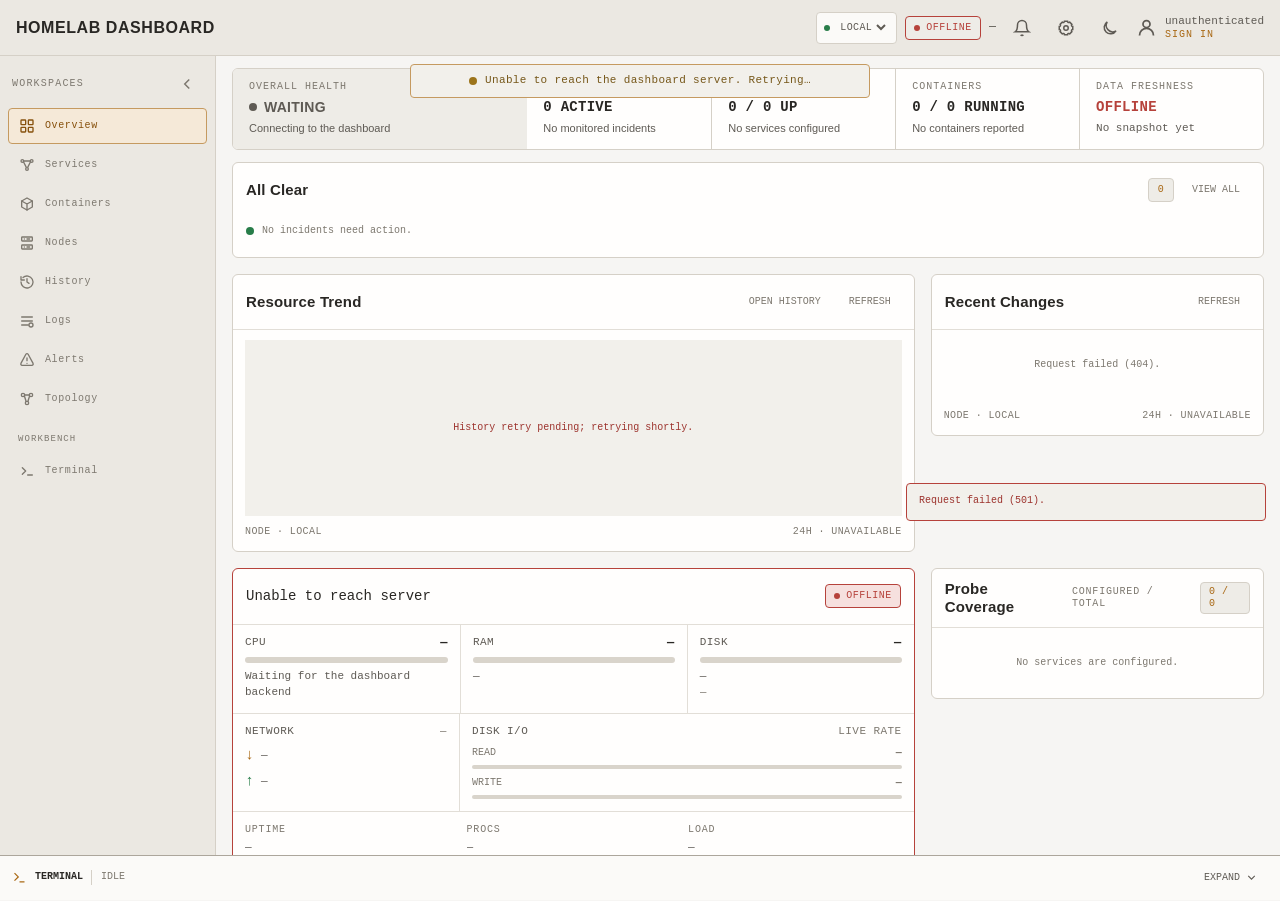
==== commit cdb438be: "fix(ui): restore viewer widget controls and settings cancel - keep overview widget menus available t" ====
--- a/static/index.html
+++ b/static/index.html
@@ -190,7 +190,9 @@
             <div>
               <h2 id="overview-recent-changes-title">Recent Changes</h2>
             </div>
-            <button id="overview-recent-changes-refresh" class="text-button" type="button">REFRESH</button>
+            <div class="panel-actions">
+              <button id="overview-recent-changes-refresh" class="text-button" type="button">REFRESH</button>
+            </div>
           </header>
           <div id="overview-recent-changes-list" class="overview-action-list" aria-label="Recent operational changes"></div>
           <div id="overview-recent-changes-empty" class="overview-empty-state">No recorded operational changes in the last 24 hours.</div>
@@ -205,7 +207,9 @@
               <h2 id="system-title" class="visually-hidden">System health and metrics</h2>
               <div id="system-hostname" class="node-name mono">Connecting…</div>
             </div>
-            <span id="system-status" class="badge badge-muted"><span class="status-dot" aria-hidden="true"></span>WAITING</span>
+            <div class="panel-actions">
+              <span id="system-status" class="badge badge-muted"><span class="status-dot" aria-hidden="true"></span>WAITING</span>
+            </div>
           </header>
 
           <div class="metric-block">
@@ -298,6 +302,7 @@
               <button class="range-button" type="button" data-history-range="30d">30D</button>
               <button class="range-button" type="button" data-history-range="90d">90D</button>
             </div>
+            <button id="history-export" class="text-button" type="button" disabled>EXPORT CSV</button>
           </div>
         </header>
         <div class="history-body">
@@ -349,7 +354,8 @@
             <label><span class="visually-hidden">Log level</span><select id="logs-level" aria-label="Filter logs by level"><option value="">All levels</option><option value="debug">Debug</option><option value="info">Info</option><option value="warn">Warn</option><option value="error">Error</option></select></label>
             <div class="logs-search">
               <label for="logs-search" class="visually-hidden">Search log text</label>
-              <input id="logs-search" type="search" maxlength="160" placeholder="Search text; press Enter" autocomplete="off">
+              <kbd class="search-shortcut" aria-hidden="true">/</kbd>
+              <input id="logs-search" data-workspace-filter type="search" maxlength="160" placeholder="Search text; press Enter" autocomplete="off">
               <button id="logs-regex-toggle" class="logs-regex-toggle" type="button" aria-label="Use regular expression search" aria-pressed="false" title="Use Regular Expression (.*)">.*</button>
             </div>
             <span id="logs-match-status" class="logs-match-status mono" role="status" aria-live="polite">NO SEARCH</span>
@@ -395,7 +401,10 @@
           </header>
           <div id="services-filter-bar" class="inventory-filter-bar" role="group" aria-label="Filter services" data-collapsed="true">
             <label class="visually-hidden" for="services-filter-input">Filter services by name, endpoint, or status</label>
-            <input id="services-filter-input" class="inventory-filter-input mono" data-workspace-filter type="search" placeholder="FILTER NAME OR ENDPOINT" autocomplete="off" />
+            <div class="inventory-filter-input-wrap">
+              <input id="services-filter-input" class="inventory-filter-input mono" data-workspace-filter type="search" placeholder="FILTER NAME OR ENDPOINT" autocomplete="off" />
+              <kbd class="search-shortcut" aria-hidden="true">/</kbd>
+            </div>
             <div class="inventory-filter-controls">
               <button class="inventory-filter is-active" type="button" data-service-filter="all" aria-pressed="true">ALL</button>
               <button class="inventory-filter" type="button" data-service-filter="attention" aria-pressed="false">NEEDS ATTENTION</button>
@@ -441,7 +450,10 @@
           </header>
           <div id="containers-filter-bar" class="inventory-filter-bar" role="group" aria-label="Filter containers" data-collapsed="true">
             <label class="visually-hidden" for="containers-filter-input">Filter containers by name, image, or state</label>
-            <input id="containers-filter-input" class="inventory-filter-input mono" data-workspace-filter type="search" placeholder="FILTER NAME, IMAGE, OR STATE" autocomplete="off" />
+            <div class="inventory-filter-input-wrap">
+              <input id="containers-filter-input" class="inventory-filter-input mono" data-workspace-filter type="search" placeholder="FILTER NAME, IMAGE, OR STATE" autocomplete="off" />
+              <kbd class="search-shortcut" aria-hidden="true">/</kbd>
+            </div>
             <div class="inventory-filter-controls">
               <button class="inventory-filter is-active" type="button" data-container-filter="all" aria-pressed="true">ALL</button>
               <button class="inventory-filter" type="button" data-container-filter="attention" aria-pressed="false">NEEDS ATTENTION</button>
@@ -477,7 +489,17 @@
 
       <section id="workspace-topology" class="dashboard-workspace workspace-topology" data-workspace-panel="topology" aria-labelledby="topology-title" hidden>
         <section class="panel topology-panel" aria-labelledby="topology-title" data-workspace-focus tabindex="-1">
-          <header class="panel-header"><div><h2 id="topology-title" tabindex="-1">Service Topology</h2></div><span id="topology-count" class="count-badge mono">0</span></header>
+          <header class="panel-header">
+            <div><h2 id="topology-title" tabindex="-1">Service Topology</h2></div>
+            <div class="panel-actions topology-actions">
+              <span id="topology-count" class="count-badge mono">0</span>
+              <button id="topology-arrange-toggle" class="text-button" type="button" aria-pressed="false">ARRANGE</button>
+              <button id="topology-zoom-out" class="icon-button" type="button" aria-label="Zoom topology out" title="Zoom out">−</button>
+              <span id="topology-zoom-level" class="panel-context mono">100%</span>
+              <button id="topology-zoom-in" class="icon-button" type="button" aria-label="Zoom topology in" title="Zoom in">+</button>
+              <button id="topology-reset-layout" class="text-button" type="button">RESET</button>
+            </div>
+          </header>
           <p class="topology-hint">Arrows run from the dependent service to the service it needs. Relationships are curated; no traffic is inferred.</p>
           <p id="topology-scroll-hint" class="topology-scroll-hint">Scroll horizontally to inspect the map.</p>
           <div id="topology-canvas" class="topology-canvas" role="region" aria-label="Manual service dependency topology" aria-describedby="topology-scroll-hint"></div>
@@ -678,7 +700,7 @@
         <p>Choose which workspaces appear in the sidebar and their order. Overview is always available.</p>
         <div id="sidebar-workspaces-list" class="sidebar-workspaces-list"></div>
         <p id="workspace-config-readonly" class="workspace-config-readonly" hidden>Only administrators can change the workspace layout.</p>
-        <div class="settings-actions admin-only"><button id="workspace-config-cancel" class="button button-ghost" type="button">CANCEL</button><button id="workspace-config-apply" class="button button-primary" type="button">APPLY LAYOUT</button></div>
+        <div class="settings-actions"><button id="workspace-config-cancel" class="button button-ghost" type="button">CANCEL</button><button id="workspace-config-apply" class="button button-primary admin-only" type="button">APPLY LAYOUT</button></div>
       </section>
       <section class="settings-section" aria-labelledby="overview-config-title">
         <div class="subsection-header"><h3 id="overview-config-title">OVERVIEW WIDGETS</h3></div>
@@ -697,7 +719,7 @@
       <p id="keyboard-shortcuts-description">Shortcuts are disabled while typing in a field, using the terminal, or when another dialog is open.</p>
       <dl class="shortcut-list">
         <div><dt><kbd>g</kbd> then <kbd>o</kbd>/<kbd>s</kbd>/<kbd>c</kbd>/<kbd>n</kbd>/<kbd>h</kbd>/<kbd>l</kbd>/<kbd>a</kbd>/<kbd>t</kbd></dt><dd>Overview · Services · Containers · Nodes · History · Logs · Alerts · Topology</dd></div>
-        <div><dt><kbd>/</kbd></dt><dd>Focus the visible inventory filter</dd></div>
+        <div><dt><kbd>/</kbd></dt><dd>Focus search or filter in the current workspace</dd></div>
         <div><dt><kbd>Ctrl</kbd> + <kbd>`</kbd></dt><dd>Focus terminal workbench</dd></div>
         <div><dt><kbd>?</kbd></dt><dd>Show this list</dd></div>
         <div><dt><kbd>Esc</kbd></dt><dd>Close the current dialog or menu</dd></div>
@@ -708,6 +730,12 @@
 
   <div id="context-menu" class="context-menu" role="menu" hidden></div>
   <div id="toast-region" class="toast-region" aria-live="polite" aria-atomic="true"></div>
+  <div id="overview-widget-popover" class="widget-menu-popover" popover="auto" role="menu" aria-label="Overview widget options">
+    <div id="overview-widget-menu-title" class="widget-menu-title"></div>
+    <div id="overview-widget-menu-size" class="widget-menu-size" role="group" aria-label="Widget size"></div>
+    <button id="overview-widget-menu-hide" class="text-button widget-menu-action" type="button" role="menuitem">HIDE WIDGET</button>
+    <button id="overview-widget-menu-reset" class="text-button widget-menu-action" type="button" role="menuitem">RESET OVERVIEW</button>
+  </div>
   <div id="dashboard-status" class="visually-hidden" role="status" aria-live="polite" aria-atomic="true"></div>
 
   <script src="./lib/chart.umd.min.js"></script>
--- a/static/css/style.css
+++ b/static/css/style.css
@@ -223,14 +223,19 @@
 .logs-toolbar select, .logs-toolbar input { min-height: 32px; border: 1px solid var(--border); border-radius: var(--radius-sm); color: var(--text-secondary); background: var(--bg-surface); font: 10px/1.2 var(--font-mono); }
 .logs-toolbar select { max-width: 160px; padding: 4px 24px 4px 8px; }
 .logs-search { position: relative; min-width: 160px; flex: 1 1 220px; }
-.logs-search input { width: 100%; padding: 4px 38px 4px 8px; }
+.logs-search input { width: 100%; padding: 4px 38px 4px 34px; }
+.search-shortcut { position: absolute; top: 5px; left: 6px; min-width: 20px; min-height: 20px; padding: 2px 4px; color: var(--text-dim); opacity: .9; pointer-events: none; transition: opacity var(--duration) var(--ease); }
+.logs-search:has(input:not(:placeholder-shown)) .search-shortcut, .inventory-filter-input-wrap:has(input:not(:placeholder-shown)) .search-shortcut { opacity: 0; }
+.inventory-filter-input-wrap { position: relative; min-width: 0; flex: 1 1 220px; }
+.inventory-filter-input-wrap .inventory-filter-input { width: 100%; padding-right: 34px; }
+.inventory-filter-input-wrap .search-shortcut { top: 6px; right: 7px; left: auto; }
 .logs-regex-toggle { position: absolute; top: 4px; right: 4px; display: inline-grid; width: 26px; height: 24px; place-items: center; padding: 0; border: 1px solid transparent; border-radius: 3px; color: var(--text-dim); background: transparent; cursor: pointer; font: 11px/1 var(--font-mono); }
 .logs-regex-toggle:hover, .logs-regex-toggle:focus-visible { border-color: var(--accent-muted); color: var(--accent-hover); background: var(--accent-soft); }
 .logs-regex-toggle[aria-pressed="true"] { border-color: var(--accent-muted); color: var(--accent-hover); background: var(--surface-selected); }
 .logs-match-status { min-width: 86px; color: var(--text-dim); font-size: 10px; letter-spacing: 0.05em; text-align: right; white-space: nowrap; }
 .logs-note { margin: 9px 12px; color: var(--text-dim); font: 10px/1.45 var(--font-mono); }
 .historical-logs-list { display: grid; min-height: 238px; max-height: min(54dvh, 650px); overflow: auto; border-top: 1px solid var(--border-subtle); border-bottom: 1px solid var(--border-subtle); background: var(--bg-deep); scrollbar-color: var(--scroll-thumb) var(--scroll-track); }
-.historical-log-entry { display: grid; min-width: 0; grid-template-columns: 220px minmax(0, 1fr); gap: 12px; padding: 9px 12px; border-bottom: 1px solid var(--border-subtle); }
+.historical-log-entry { display: grid; min-width: 0; grid-template-columns: 220px minmax(0, 1fr) auto; gap: 12px; padding: 9px 12px; border-bottom: 1px solid var(--border-subtle); }
 .historical-log-entry:last-child { border-bottom: 0; }
 .historical-log-meta { display: grid; min-width: 0; align-content: start; gap: 3px; color: var(--text-dim); font-size: 10px; }
 .historical-log-meta span { min-width: 0; overflow: hidden; text-overflow: ellipsis; white-space: nowrap; }
@@ -243,6 +248,8 @@
 .historical-log-entry[data-severity="warn"] .historical-log-level, .historical-log-entry[data-severity="warning"] .historical-log-level { color: var(--yellow); }
 .historical-log-entry[data-severity="info"] .historical-log-level { color: var(--green); }
 .historical-log-line mark { padding: 0 1px; color: var(--text-primary); background: var(--accent-muted); }
+.historical-log-actions { display: flex; align-items: flex-start; justify-content: flex-end; }
+.historical-log-actions .text-button { min-height: 32px; white-space: nowrap; }
 .logs-empty { min-height: 72px; margin: 0; padding: 20px 12px; color: var(--text-dim); background: var(--bg-deep); text-align: center; font: 11px/1.45 var(--font-mono); }
 .logs-footer { display: flex; min-width: 0; justify-content: space-between; gap: 10px; padding: 9px 12px; color: var(--text-dim); font-size: 10px; letter-spacing: 0.05em; }
 .logs-footer > span { min-width: 0; overflow: hidden; text-overflow: ellipsis; white-space: nowrap; }
@@ -345,6 +352,10 @@
 .container-state[data-status="stopped"] { color: var(--gray); }
 .container-state[data-status="crashed"], .container-state[data-status="error"] { color: var(--red); }
 .container-subtitle, .container-ports { min-width: 0; overflow: hidden; margin-top: 4px; color: var(--text-dim); text-overflow: ellipsis; white-space: nowrap; font: 9px/1.35 var(--font-mono); }
+.container-ports { display: flex; align-items: center; gap: 5px; overflow-x: auto; scrollbar-width: none; }
+.container-ports::-webkit-scrollbar { display: none; }
+.container-port-copy { flex: 0 0 auto; min-height: 26px; padding: 3px 6px; border: 1px solid var(--border-subtle); border-radius: 3px; color: var(--text-secondary); background: var(--bg-recess); cursor: pointer; font: 9px/1.2 var(--font-mono); }
+.container-port-copy:hover, .container-port-copy:focus-visible { border-color: var(--accent-muted); color: var(--accent-hover); background: var(--accent-soft); outline: none; }
 .container-telemetry { display: grid; gap: 7px; margin-top: 9px; }
 .mini-metric { display: grid; min-width: 0; gap: 4px; }
 .mini-metric > div:first-child { display: flex; min-width: 0; justify-content: space-between; gap: 8px; color: var(--text-dim); font: 9px/1.25 var(--font-mono); }
@@ -354,7 +365,9 @@
 .container-action-danger:hover:not(:disabled) { border-color: var(--red); color: var(--text-danger); background: var(--red-soft); }
 .empty-state { display: grid; min-height: 128px; place-items: center; gap: 5px; padding: var(--space-md); color: var(--text-dim); text-align: center; font: 11px/1.4 var(--font-mono); }
 .empty-state strong { color: var(--text-secondary); }
-.skeleton-card, .skeleton-container, .skeleton-line { overflow: hidden; border-color: transparent; background: var(--skeleton); }
+.skeleton-card, .skeleton-container, .skeleton-line { position: relative; overflow: hidden; border-color: transparent; background: var(--skeleton); }
+.skeleton-card::after, .skeleton-container::after, .skeleton-line::after { position: absolute; inset: 0; width: 42%; content: ""; background: linear-gradient(90deg, transparent, var(--skeleton-shine), transparent); transform: translateX(-150%); animation: skeleton-shimmer 1.7s var(--ease) infinite; }
+.is-offline .skeleton-card::after, .is-offline .skeleton-container::after, .is-offline .skeleton-line::after { animation-play-state: paused; opacity: 0; }
 .skeleton-container { min-height: 112px; }
 .skeleton-line { display: block; height: 13px; border-radius: var(--radius-sm); }
 .skeleton-line.short { width: 58%; }
@@ -507,14 +520,28 @@
 .context-menu button { min-height: 34px; padding: 7px 10px; border: 0; border-radius: var(--radius-sm); color: var(--text-secondary); background: transparent; text-align: left; cursor: pointer; font: 10px/1.3 var(--font-mono); }
 .context-menu button:hover, .context-menu button:focus-visible { color: var(--accent-hover); background: var(--accent-soft); outline: none; }
 .context-menu button.danger { color: var(--text-danger); }
+.widget-menu-popover { position: fixed; inset: auto; z-index: 500; min-width: 190px; margin: 0; padding: 8px; border: 1px solid var(--border-strong); border-radius: var(--radius-md); color: var(--text-secondary); background: var(--bg-overlay); box-shadow: 0 12px 32px rgba(0,0,0,.32); }
+.widget-menu-popover::backdrop { background: transparent; }
+.widget-menu-title { padding: 4px 6px 8px; color: var(--text-primary); font: 700 11px/1.3 var(--font-mono); }
+.widget-menu-size { display: grid; grid-template-columns: repeat(3, minmax(0, 1fr)); gap: 4px; padding-bottom: 7px; border-bottom: 1px solid var(--border-subtle); }
+.widget-size-option { min-height: 36px; padding-inline: 5px; }
+.widget-size-option[aria-checked="true"] { border-color: var(--accent-muted); color: var(--accent-hover); background: var(--accent-soft); }
+.widget-menu-action { display: block; width: 100%; margin-top: 5px; text-align: left; }
+.widget-menu-trigger { flex: 0 0 auto; width: 34px; min-height: 34px; padding: 0; }
+.widget-menu-trigger svg { width: 16px; height: 16px; }
 .toast-region { position: fixed; z-index: 400; right: 14px; bottom: calc(var(--terminal-height) + 55px); display: grid; width: min(360px, calc(100vw - 28px)); gap: 8px; pointer-events: none; }
-.toast { padding: 10px 12px; border: 1px solid var(--border-strong); border-radius: var(--radius-sm); color: var(--text-secondary); background: var(--bg-overlay); overflow-wrap: anywhere; font: 10px/1.4 var(--font-mono); animation: toast-in var(--duration) var(--ease); }
+.toast { position: relative; padding: 10px 12px 12px; border: 1px solid var(--border-strong); border-radius: var(--radius-sm); color: var(--text-secondary); background: var(--bg-overlay); overflow: hidden; overflow-wrap: anywhere; font: 10px/1.4 var(--font-mono); animation: toast-in var(--duration) var(--ease); }
+.toast-message { display: block; }
+.toast-progress { position: absolute; right: 0; bottom: 0; left: 0; height: 2px; transform-origin: left center; background: var(--accent); animation: toast-progress 3000ms linear both; }
 .toast[data-level="error"] { border-color: var(--red); color: var(--text-danger); }
+.toast[data-level="error"] .toast-progress { background: var(--red); }
 .terminal-panel.is-collapsed ~ .toast-region { bottom: 52px; }
 .viewer .admin-only { display: none !important; }
 
 @keyframes pulse { 0%, 100% { opacity: 0.55; transform: scale(0.85); } 50% { opacity: 1; transform: scale(1); } }
 @keyframes toast-in { from { opacity: 0; transform: translateY(8px); } }
+@keyframes toast-progress { from { transform: scaleX(1); } to { transform: scaleX(0); } }
+@keyframes skeleton-shimmer { from { transform: translateX(-150%); } to { transform: translateX(280%); } }
 
 @media (min-width: 900px) {
   body.sidebar-collapsed .app-shell { grid-template-columns: 60px minmax(0, 1fr); }
@@ -765,10 +792,15 @@
 .check-item strong { color: var(--text-secondary); font-size: 11px; }.check-item span { color: var(--text-dim); font-size: 10px; }
 
 .topology-panel { overflow: hidden; }
+.topology-actions { flex-wrap: wrap; justify-content: flex-end; }
+.topology-actions .icon-button { min-width: 34px; min-height: 34px; padding: 0; }
+.topology-actions .panel-context { min-width: 42px; text-align: center; }
 .topology-hint { margin: 0; padding: 9px 12px; color: var(--text-dim); border-bottom: 1px solid var(--border-subtle); font-size: 11px; }
 .topology-scroll-hint { display: none; margin: 0; padding: 7px 12px; color: var(--text-dim); border-bottom: 1px solid var(--border-subtle); font: 10px/1.4 var(--font-mono); }
 .topology-canvas { display: grid; min-height: 290px; place-items: center; padding: 12px; color: var(--text-dim); overflow: auto; }
 .topology-canvas svg { width: 100%; min-width: 420px; max-height: 520px; }
+.topology-canvas[data-arrange="true"] .topology-node { cursor: grab; }
+.topology-canvas[data-arrange="true"] .topology-node:active { cursor: grabbing; }
 .topology-edge { stroke: var(--border-strong); stroke-width: 1.4; fill: none; }.topology-edge:focus, .topology-edge:hover { stroke: var(--red); stroke-width: 2.2; cursor: pointer; }.topology-edge + * { pointer-events: auto; }
 .topology-canvas marker path { fill: var(--border-strong); }.topology-node rect { fill: var(--bg-surface); stroke: var(--border-strong); stroke-width: 1; }.topology-node text { fill: var(--text-secondary); font: 11px var(--font-mono); pointer-events: none; }.topology-node { cursor: pointer; }.topology-node:hover rect, .topology-node:focus rect { stroke: var(--accent); fill: var(--surface-selected); }.topology-node[data-level="up"] rect { stroke: var(--green); }.topology-node[data-level="warning"] rect { stroke: var(--yellow); }.topology-node[data-level="critical"] rect { stroke: var(--red); }
 .topology-edge-list { display: grid; gap: 6px; padding: 9px 12px; border-top: 1px solid var(--border-subtle); }
@@ -778,3 +810,4 @@
 
 @media (max-width: 899px) { .workspace-nodes { grid-template-columns: minmax(0, 1fr) !important; } .topology-form { grid-template-columns: repeat(2, minmax(0, 1fr)); } .topology-form .button { grid-column: span 2; } .topology-edge-item .text-button { min-height: 44px; } }
 @media (max-width: 599px) { .slo-list { grid-template-columns: minmax(0, 1fr); } .nodes-workspace-grid { grid-template-columns: minmax(0, 1fr); padding: 8px; } .topology-form, .operations-event-form { grid-template-columns: minmax(0, 1fr); } .topology-form .button { grid-column: auto; min-height: 44px; } .timeline-list { grid-template-columns: minmax(0, 1fr); } .topology-scroll-hint { display: block; } }
+@media (max-width: 599px) { .widget-menu-trigger { min-width: 44px; min-height: 44px; } }
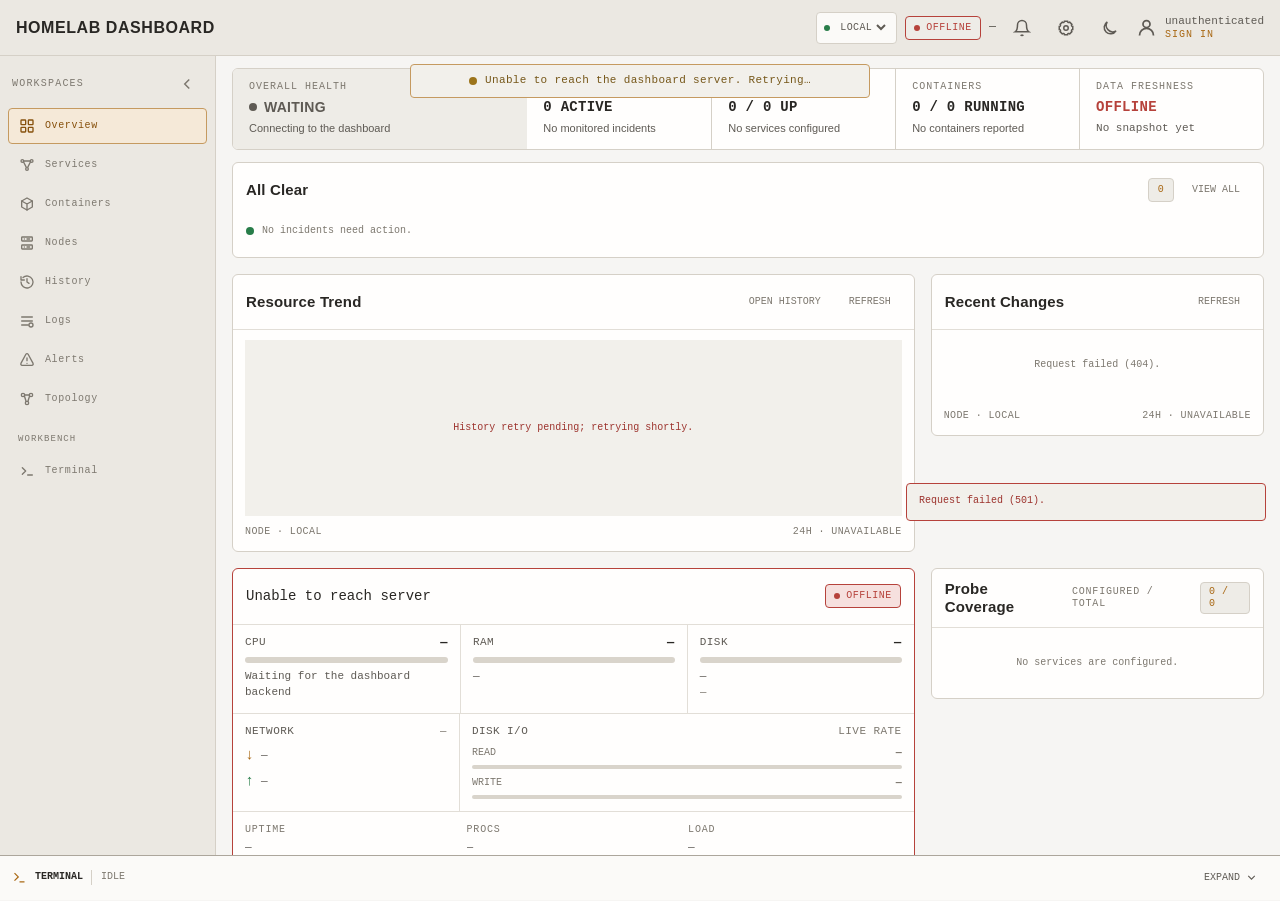
==== commit 71928978: "feat(dashboard): add configurable overview widgets and content APIs Add five opt-in Overview widgets" ====
--- a/static/index.html
+++ b/static/index.html
@@ -274,6 +274,36 @@
           <div id="overview-service-pulse-list" class="overview-action-list"></div>
           <div id="overview-service-pulse-empty" class="overview-empty-state">No services have a configured health probe.</div>
         </section>
+
+        <section id="overview-quick-launchpad" class="panel overview-widget overview-content-widget overview-quick-launchpad" data-widget-size="full" data-overview-widget="overview-quick-launchpad" aria-labelledby="overview-quick-launchpad-title" hidden>
+          <header class="panel-header compact"><div><span class="panel-context mono">SHORTCUTS</span><h2 id="overview-quick-launchpad-title">Quick Launchpad</h2></div><div class="panel-actions"><span id="overview-launchpad-count" class="count-badge mono">0</span></div></header>
+          <div id="overview-launchpad-list" class="launchpad-list" aria-label="Saved dashboard bookmarks"></div>
+          <div id="overview-launchpad-empty" class="overview-empty-state">No launchpad links configured.</div>
+        </section>
+
+        <section id="overview-service-groups" class="panel overview-widget overview-content-widget overview-service-groups" data-widget-size="medium" data-overview-widget="overview-service-groups" aria-labelledby="overview-service-groups-title" hidden>
+          <header class="panel-header compact"><div><span class="panel-context mono">INVENTORY</span><h2 id="overview-service-groups-title">Service Groups</h2></div><span id="overview-service-groups-count" class="count-badge mono">0</span></header>
+          <div id="overview-service-groups-list" class="service-groups-list"></div>
+          <div id="overview-service-groups-empty" class="overview-empty-state">No service groups available.</div>
+        </section>
+
+        <section id="overview-top-containers" class="panel overview-widget overview-content-widget overview-top-containers" data-widget-size="medium" data-overview-widget="overview-top-containers" aria-labelledby="overview-top-containers-title" hidden>
+          <header class="panel-header compact"><div><span class="panel-context mono">RUNTIME</span><h2 id="overview-top-containers-title">Top Containers</h2></div><div id="overview-top-containers-sort" class="segmented-control" role="group" aria-label="Container ranking"><button type="button" data-container-rank="cpu" aria-pressed="true">CPU</button><button type="button" data-container-rank="ram" aria-pressed="false">RAM</button><button type="button" data-container-rank="issues" aria-pressed="false">ISSUES</button></div></header>
+          <div id="overview-top-containers-list" class="top-containers-list"></div>
+          <div id="overview-top-containers-empty" class="overview-empty-state">No containers reported.</div>
+        </section>
+
+        <section id="overview-storage-pools" class="panel overview-widget overview-content-widget overview-storage-pools" data-widget-size="small" data-overview-widget="overview-storage-pools" aria-labelledby="overview-storage-pools-title" hidden>
+          <header class="panel-header compact"><div><span class="panel-context mono">CAPACITY</span><h2 id="overview-storage-pools-title">Storage Pools</h2></div><span class="panel-context mono">SMART NOT COLLECTED</span></header>
+          <div id="overview-storage-pools-list" class="storage-pools-list"></div>
+          <div id="overview-storage-pools-empty" class="overview-empty-state">No disk data in the latest snapshot.</div>
+        </section>
+
+        <section id="overview-operator-notes" class="panel overview-widget overview-content-widget overview-operator-notes" data-widget-size="small" data-overview-widget="overview-operator-notes" aria-labelledby="overview-operator-notes-title" hidden>
+          <header class="panel-header compact"><div><span class="panel-context mono">HANDOFF</span><h2 id="overview-operator-notes-title">Operator Notes</h2></div><span id="overview-note-status" class="panel-context mono" role="status" aria-live="polite">NOT LOADED</span></header>
+          <label class="operator-note-field"><span class="visually-hidden">Shared operator note</span><textarea id="overview-operator-note-input" maxlength="4096" rows="5" placeholder="No note recorded."></textarea></label>
+          <footer class="overview-trend-footer mono"><span id="overview-note-updated">SHARED NOTE</span><span id="overview-note-permission">READ ONLY</span></footer>
+        </section>
       </div>
       </section>
 
@@ -556,6 +586,8 @@
       <input name="id" type="hidden">
       <div class="form-grid">
         <label class="full"><span>NAME</span><input name="name" type="text" maxlength="40" required></label>
+        <label><span>CATEGORY</span><input name="category" type="text" maxlength="40" placeholder="Uncategorized"></label>
+        <label><span>TAGS <small>(comma separated)</small></span><input name="tags" type="text" maxlength="160" placeholder="ops, internal"></label>
         <label class="full"><span>DISPLAY URL OR PORT</span><input name="displayUrl" type="text" maxlength="300" placeholder="8080 or https://service.tailnet.ts.net" required></label>
         <label><span>PROBE TYPE</span><select name="probeType"><option value="none">NONE</option><option value="http">HTTP / HTTPS</option><option value="tcp">TCP</option></select></label>
         <label><span>PROBE ENDPOINT <small>(optional)</small></span><input name="probeUrl" type="text" maxlength="300" placeholder="https://service.tailnet.ts.net/health" autocapitalize="off" spellcheck="false"></label>
@@ -572,6 +604,21 @@
       <input name="id" type="hidden">
       <p id="delete-form-error" class="form-error" role="alert" hidden></p>
       <footer><button class="button button-ghost" type="button" data-dialog-close>CANCEL</button><button class="button button-danger" type="submit">DELETE</button></footer>
+    </form>
+  </dialog>
+
+  <dialog id="launchpad-dialog" class="modal modal-small" aria-labelledby="launchpad-dialog-title">
+    <form id="launchpad-form" class="modal-form" autocomplete="off">
+      <header><div><h2 id="launchpad-dialog-title">Add launchpad link</h2></div><button class="icon-button" type="button" data-dialog-close aria-label="Close dialog">×</button></header>
+      <input name="id" type="hidden">
+      <div class="form-grid">
+        <label class="full"><span>TITLE</span><input name="title" maxlength="80" required></label>
+        <label class="full"><span>URL</span><input name="url" type="url" maxlength="400" placeholder="https://service.example" required></label>
+        <label><span>ICON</span><select name="icon"><option value="link">LINK</option><option value="server">SERVER</option><option value="storage">STORAGE</option><option value="network">NETWORK</option></select></label>
+        <label><span>TAG <small>(optional)</small></span><input name="tag" maxlength="16"></label>
+      </div>
+      <p id="launchpad-form-error" class="form-error" role="alert" hidden></p>
+      <footer><button class="button button-ghost" type="button" data-dialog-close>CANCEL</button><button id="launchpad-form-submit" class="button button-primary" type="submit">ADD LINK</button></footer>
     </form>
   </dialog>
 
@@ -709,6 +756,13 @@
         <p id="overview-config-readonly" class="workspace-config-readonly" hidden>Overview widget settings are unavailable.</p>
         <div class="settings-actions"><button id="overview-config-cancel" class="button button-ghost" type="button">CANCEL</button><button id="overview-config-apply" class="button button-primary" type="button">APPLY WIDGETS</button></div>
       </section>
+      <section class="settings-section" aria-labelledby="launchpad-config-title">
+        <div class="subsection-header"><h3 id="launchpad-config-title">QUICK LAUNCHPAD</h3><button id="launchpad-add" class="button button-ghost button-small admin-only" type="button">+ ADD LINK</button></div>
+        <p>Shared bookmarks for the homelab. Links are limited to HTTP or HTTPS and are never pre-seeded.</p>
+        <div id="launchpad-config-list" class="launchpad-config-list"></div>
+        <p id="launchpad-config-empty" class="workspace-config-readonly">No launchpad links configured.</p>
+        <p id="launchpad-config-readonly" class="workspace-config-readonly" hidden>Only administrators can edit launchpad links.</p>
+      </section>
       <p id="settings-status" class="dialog-status mono" role="status"></p>
     </div>
   </dialog>
--- a/static/css/style.css
+++ b/static/css/style.css
@@ -198,6 +198,46 @@
 .overview-trend-status[data-level="error"] { color: var(--text-danger); }
 .overview-trend-footer { display: flex; min-width: 0; justify-content: space-between; gap: 8px; padding: 9px 12px 11px; color: var(--text-dim); font-size: 10px; letter-spacing: 0.04em; }
 .overview-trend-footer > span { min-width: 0; overflow: hidden; text-overflow: ellipsis; white-space: nowrap; }
+.overview-content-widget { overflow: hidden; }
+.launchpad-list, .service-groups-list, .top-containers-list, .storage-pools-list { display: grid; gap: 6px; padding: 10px 12px; }
+.launchpad-item { display: flex; min-width: 0; align-items: center; justify-content: space-between; gap: 8px; padding: 7px 8px; border: 1px solid var(--border-subtle); border-radius: var(--radius-sm); background: var(--bg-surface); }
+.launchpad-link { display: flex; min-width: 0; align-items: center; gap: 8px; color: var(--text-secondary); text-decoration: none; }
+.launchpad-link:hover, .launchpad-link:focus-visible { color: var(--accent-hover); }
+.launchpad-link svg { width: 15px; height: 15px; flex: 0 0 15px; }
+.launchpad-link span { min-width: 0; overflow: hidden; text-overflow: ellipsis; white-space: nowrap; font: 11px var(--font-mono); }
+.launchpad-tag { color: var(--text-dim); font-size: 9px; }
+.service-group-row { display: flex; min-width: 0; align-items: center; justify-content: space-between; gap: 8px; padding: 8px; border: 1px solid var(--border-subtle); border-radius: var(--radius-sm); color: var(--text-secondary); background: var(--bg-surface); text-align: left; cursor: pointer; }
+.service-group-row:hover, .service-group-row:focus-visible { border-color: var(--border-hover); background: var(--surface-selected); }
+.service-group-copy { display: grid; min-width: 0; gap: 3px; }
+.service-group-copy strong { overflow: hidden; color: var(--text-primary); text-overflow: ellipsis; white-space: nowrap; font: 700 11px var(--font-mono); }
+.service-group-copy span { color: var(--text-dim); font: 9px var(--font-mono); }
+.service-group-count { color: var(--text-dim); white-space: nowrap; font-size: 9px; }
+.segmented-control { display: flex; gap: 2px; }
+.segmented-control button { min-height: 28px; padding: 4px 7px; border: 1px solid var(--border-subtle); color: var(--text-dim); background: transparent; cursor: pointer; font: 9px var(--font-mono); }
+.segmented-control button:first-child { border-radius: var(--radius-sm) 0 0 var(--radius-sm); }
+.segmented-control button:last-child { border-radius: 0 var(--radius-sm) var(--radius-sm) 0; }
+.segmented-control button[aria-pressed="true"], .segmented-control button:hover { border-color: var(--accent-muted); color: var(--accent-hover); background: var(--accent-soft); }
+.top-container-row { display: grid; min-width: 0; grid-template-columns: auto minmax(0, 1fr) auto; align-items: center; gap: 8px; padding: 8px; border-bottom: 1px solid var(--border-subtle); }
+.top-container-row:last-child { border-bottom: 0; }
+.top-container-row strong { min-width: 0; overflow: hidden; color: var(--text-primary); text-overflow: ellipsis; white-space: nowrap; font: 11px var(--font-mono); }
+.top-container-row > span:last-child { color: var(--text-dim); white-space: nowrap; font-size: 9px; }
+.storage-pool-row { display: grid; gap: 6px; padding: 7px 0; border-bottom: 1px solid var(--border-subtle); }
+.storage-pool-row:last-child { border-bottom: 0; }
+.storage-pool-heading, .storage-pool-meta { display: flex; min-width: 0; justify-content: space-between; gap: 8px; }
+.storage-pool-heading strong { color: var(--text-primary); font: 11px var(--font-mono); }
+.storage-pool-heading span, .storage-pool-meta { color: var(--text-dim); font-size: 9px; }
+.storage-pool-meta span { min-width: 0; overflow: hidden; text-overflow: ellipsis; white-space: nowrap; }
+.operator-note-field { display: block; padding: 10px 12px 0; }
+.operator-note-field textarea { display: block; width: 100%; min-height: 100px; resize: vertical; box-sizing: border-box; padding: 8px; border: 1px solid var(--border-subtle); border-radius: var(--radius-sm); color: var(--text-secondary); background: var(--bg-recess); font: 11px/1.5 var(--font-mono); }
+.operator-note-field textarea:focus { border-color: var(--accent-muted); outline: 2px solid var(--accent-soft); }
+.launchpad-config-list { display: grid; gap: 6px; margin-top: 12px; }
+.launchpad-config-item { display: grid; grid-template-columns: minmax(0, 1fr) auto; gap: 7px; align-items: center; padding: 7px 8px; border: 1px solid var(--border-subtle); border-radius: var(--radius-sm); background: var(--bg-recess); }
+.launchpad-config-item > div { display: grid; min-width: 0; gap: 2px; }
+.launchpad-config-item strong, .launchpad-config-item span { min-width: 0; overflow: hidden; text-overflow: ellipsis; white-space: nowrap; }
+.launchpad-config-item strong { color: var(--text-secondary); font: 11px var(--font-mono); }
+.launchpad-config-item span { color: var(--text-dim); font: 9px var(--font-mono); }
+.launchpad-config-actions { display: flex; gap: 4px; }
+.launchpad-config-actions button { min-height: 28px; }
 .dashboard-alerts { grid-column: 1 / -1; border-color: var(--red); }
 .dashboard-alerts .alerts-list { grid-template-columns: repeat(auto-fit, minmax(min(280px, 100%), 1fr)); }
 
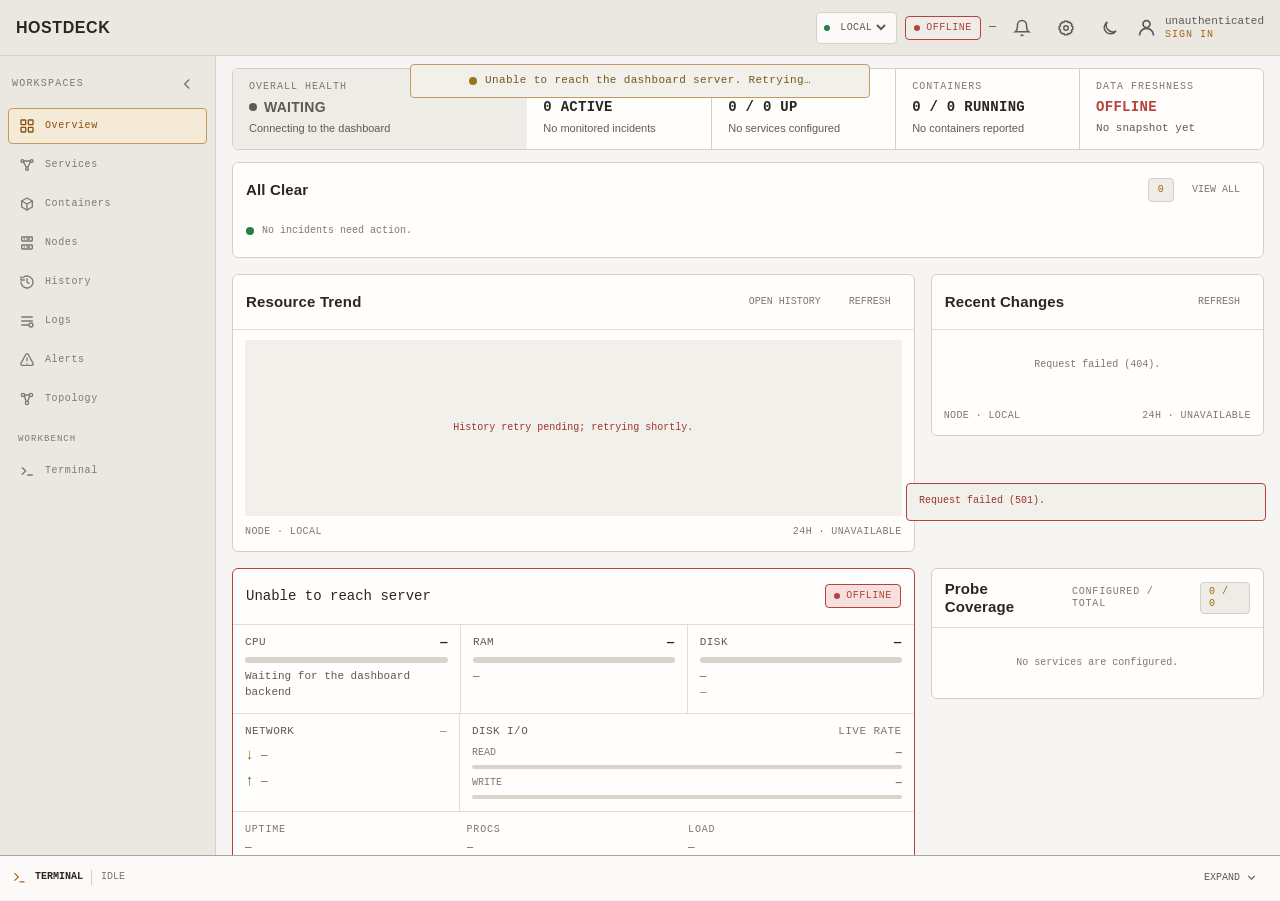
==== commit cd64dcbc: "rebrand(app): HostDeck in dashboard UI, demo, manifest, icons App display names only: title, brand n" ====
--- a/static/index.html
+++ b/static/index.html
@@ -5,8 +5,8 @@
   <meta name="viewport" content="width=device-width, initial-scale=1">
   <meta name="color-scheme" content="light dark">
   <meta name="theme-color" content="#101010">
-  <meta name="description" content="Private Tailscale homelab dashboard for host metrics, services, containers, and container terminals.">
-  <title>Homelab Dashboard · BinhMinh Homelab</title>
+  <meta name="description" content="Private Tailscale operations console for host metrics, services, containers, and container terminals.">
+  <title>HostDeck · Homelab</title>
   <script>
     (() => {
       try {
@@ -32,8 +32,8 @@
     <button id="sidebar-open" class="icon-button sidebar-open" type="button" aria-label="Open workspace navigation" aria-controls="workspace-sidebar" aria-expanded="false" title="Open navigation">
       <svg viewBox="0 0 24 24" fill="none" stroke="currentColor" stroke-width="2" aria-hidden="true"><path d="M4 6h16M4 12h16M4 18h16"/></svg>
     </button>
-    <a class="brand" href="./" aria-label="Homelab dashboard home">
-      <span class="brand-name">HOMELAB DASHBOARD</span>
+    <a class="brand" href="./" aria-label="HostDeck home">
+      <span class="brand-name">HOSTDECK</span>
     </a>
     <div class="header-status" aria-label="Current dashboard session">
       <span id="demo-badge" class="badge badge-demo" hidden>DEMO</span>
@@ -119,7 +119,7 @@
     <main id="dashboard" class="dashboard-grid" tabindex="-1">
       <section id="workspace-overview" class="dashboard-workspace workspace-overview" data-workspace-panel="overview" aria-labelledby="overview-title">
       <section id="health-overview" class="panel health-overview" aria-labelledby="overview-title" data-workspace-focus tabindex="-1">
-        <h1 id="overview-title" class="visually-hidden" tabindex="-1">Homelab health overview</h1>
+        <h1 id="overview-title" class="visually-hidden" tabindex="-1">HostDeck health overview</h1>
         <div class="health-cell health-cell-primary">
           <span class="health-label">OVERALL HEALTH</span>
           <strong id="overview-health" class="health-value" data-state="waiting"><span class="status-dot" aria-hidden="true"></span>WAITING</strong>
@@ -294,7 +294,7 @@
         </section>
 
         <section id="overview-storage-pools" class="panel overview-widget overview-content-widget overview-storage-pools" data-widget-size="small" data-overview-widget="overview-storage-pools" aria-labelledby="overview-storage-pools-title" hidden>
-          <header class="panel-header compact"><div><span class="panel-context mono">CAPACITY</span><h2 id="overview-storage-pools-title">Storage Pools</h2></div><span class="panel-context mono">SMART NOT COLLECTED</span></header>
+          <header class="panel-header compact"><div><span class="panel-context mono">CAPACITY</span><h2 id="overview-storage-pools-title">Storage Pools</h2></div><span id="overview-storage-smart-status" class="panel-context mono" role="status" aria-live="polite">SMART UNAVAILABLE</span></header>
           <div id="overview-storage-pools-list" class="storage-pools-list"></div>
           <div id="overview-storage-pools-empty" class="overview-empty-state">No disk data in the latest snapshot.</div>
         </section>
--- a/static/css/style.css
+++ b/static/css/style.css
@@ -224,9 +224,18 @@
 .storage-pool-row { display: grid; gap: 6px; padding: 7px 0; border-bottom: 1px solid var(--border-subtle); }
 .storage-pool-row:last-child { border-bottom: 0; }
 .storage-pool-heading, .storage-pool-meta { display: flex; min-width: 0; justify-content: space-between; gap: 8px; }
-.storage-pool-heading strong { color: var(--text-primary); font: 11px var(--font-mono); }
+.storage-pool-heading strong { min-width: 0; overflow: hidden; color: var(--text-primary); text-overflow: ellipsis; white-space: nowrap; font: 11px var(--font-mono); }
 .storage-pool-heading span, .storage-pool-meta { color: var(--text-dim); font-size: 9px; }
 .storage-pool-meta span { min-width: 0; overflow: hidden; text-overflow: ellipsis; white-space: nowrap; }
+.storage-pool-status-line { display: flex; min-width: 0; align-items: center; gap: 8px; color: var(--text-dim); font-size: 9px; }
+.storage-pool-smart, .storage-pool-temperature { white-space: nowrap; }
+.storage-pool-smart[data-status="PASSED"] { color: var(--green); }
+.storage-pool-smart[data-status="FAILED"] { color: var(--red); }
+.storage-pool-smart[data-status="STANDBY"], .storage-pool-smart[data-status="UNAVAILABLE"] { color: var(--gray); }
+.storage-pool-smart[data-status="TIMEOUT"] { color: var(--yellow); }
+.storage-pool-temperature[data-level="warning"] { color: var(--yellow); }
+.storage-pool-temperature[data-level="critical"] { color: var(--red); }
+#overview-storage-smart-status { min-width: 0; max-width: 48%; overflow: hidden; text-overflow: ellipsis; white-space: nowrap; }
 .operator-note-field { display: block; padding: 10px 12px 0; }
 .operator-note-field textarea { display: block; width: 100%; min-height: 100px; resize: vertical; box-sizing: border-box; padding: 8px; border: 1px solid var(--border-subtle); border-radius: var(--radius-sm); color: var(--text-secondary); background: var(--bg-recess); font: 11px/1.5 var(--font-mono); }
 .operator-note-field textarea:focus { border-color: var(--accent-muted); outline: 2px solid var(--accent-soft); }
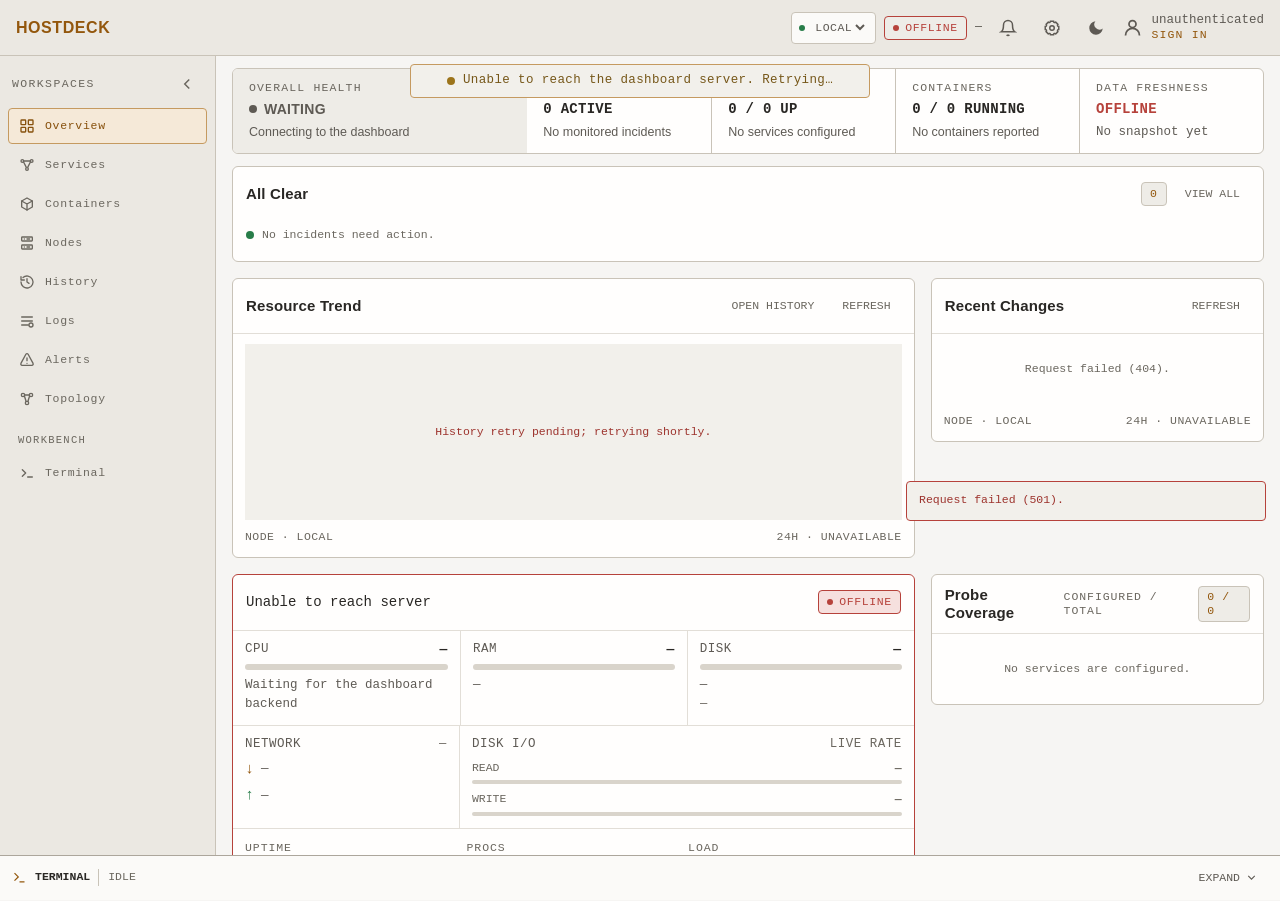
==== commit b16ada86: "feat(ui): bump UI font sizes, add light mode and filled icons" ====
--- a/static/index.html
+++ b/static/index.html
@@ -61,7 +61,7 @@
       </button>
       <button id="theme-toggle" class="icon-button" type="button" title="Switch to light theme" aria-label="Switch to light theme" aria-pressed="false">
         <svg class="theme-icon theme-icon-sun" viewBox="0 0 24 24" fill="none" stroke="currentColor" stroke-width="2" stroke-linecap="round" aria-hidden="true"><circle cx="12" cy="12" r="4"/><path d="M12 2v2M12 20v2M4.93 4.93l1.41 1.41M17.66 17.66l1.41 1.41M2 12h2M20 12h2M6.34 17.66l-1.41 1.41M19.07 4.93l-1.41 1.41"/></svg>
-        <svg class="theme-icon theme-icon-moon" viewBox="0 0 24 24" fill="none" stroke="currentColor" stroke-width="2" stroke-linecap="round" aria-hidden="true"><path d="M20 15.7A8.5 8.5 0 0 1 8.3 4 8.5 8.5 0 1 0 20 15.7Z"/></svg>
+        <svg class="theme-icon theme-icon-moon" viewBox="0 0 24 24" fill="currentColor" aria-hidden="true"><path d="M21 12.8A9 9 0 1 1 11.2 3 7 7 0 0 0 21 12.8Z"/></svg>
       </button>
       <div id="session-identity" class="user-chip" role="group" aria-label="Authenticated Tailscale user" title="Authenticated Tailscale user">
         <svg viewBox="0 0 24 24" fill="none" stroke="currentColor" stroke-width="2" aria-hidden="true"><circle cx="12" cy="8" r="4"/><path d="M4 21a8 8 0 0 1 16 0"/></svg>
@@ -589,7 +589,7 @@
         <label><span>CATEGORY</span><input name="category" type="text" maxlength="40" placeholder="Uncategorized"></label>
         <label><span>TAGS <small>(comma separated)</small></span><input name="tags" type="text" maxlength="160" placeholder="ops, internal"></label>
         <label class="full"><span>DISPLAY URL OR PORT</span><input name="displayUrl" type="text" maxlength="300" placeholder="8080 or https://service.tailnet.ts.net" required></label>
-        <label><span>PROBE TYPE</span><select name="probeType"><option value="none">NONE</option><option value="http">HTTP / HTTPS</option><option value="tcp">TCP</option></select></label>
+        <label><span>PROBE TYPE</span><select name="probeType"><option value="none">NONE</option><option value="http">HTTP / HTTPS</option><option value="tcp">TCP</option><option value="dns">DNS</option></select></label>
         <label><span>PROBE ENDPOINT <small>(optional)</small></span><input name="probeUrl" type="text" maxlength="300" placeholder="https://service.tailnet.ts.net/health" autocapitalize="off" spellcheck="false"></label>
       </div>
       <p id="service-form-error" class="form-error" role="alert" hidden></p>
--- a/static/css/tokens.css
+++ b/static/css/tokens.css
@@ -1,3 +1,12 @@
+/* Self-hosted fonts (OFL). Zero CDN — bundled at build time via go:embed. */
+@font-face { font-family: "Inter"; font-style: normal; font-weight: 400; font-display: swap; src: url("../fonts/inter-400.woff2") format("woff2"); }
+@font-face { font-family: "Inter"; font-style: normal; font-weight: 500; font-display: swap; src: url("../fonts/inter-500.woff2") format("woff2"); }
+@font-face { font-family: "Inter"; font-style: normal; font-weight: 600; font-display: swap; src: url("../fonts/inter-600.woff2") format("woff2"); }
+@font-face { font-family: "Inter"; font-style: normal; font-weight: 700; font-display: swap; src: url("../fonts/inter-700.woff2") format("woff2"); }
+@font-face { font-family: "JetBrains Mono"; font-style: normal; font-weight: 400; font-display: swap; src: url("../fonts/jetbrains-mono-400.woff2") format("woff2"); }
+@font-face { font-family: "JetBrains Mono"; font-style: normal; font-weight: 500; font-display: swap; src: url("../fonts/jetbrains-mono-500.woff2") format("woff2"); }
+@font-face { font-family: "JetBrains Mono"; font-style: normal; font-weight: 600; font-display: swap; src: url("../fonts/jetbrains-mono-600.woff2") format("woff2"); }
+
 :root,
 .theme-dark {
   /* Graphite / amber operational palette. All colour decisions live here. */
@@ -16,7 +25,7 @@
   --border-strong: #4a4a4a;
   --text-primary: #e5e1d9;
   --text-secondary: #b3afa7;
-  --text-dim: #7e7a73;
+  --text-dim: #8a867e;
   --text-inverse: #15120d;
   --text-danger: #ffb4aa;
   --text-warning: #f1d5a1;
@@ -69,17 +78,17 @@
   --bg-recess: #e8e5de;
   --surface-muted: #eeece7;
   --surface-selected: #f5e9d8;
-  --border: #d5d0c7;
+  --border: #c9c3b8;
   --border-subtle: #e2ded7;
   --border-hover: #b2874c;
   --border-strong: #aca69c;
   --text-primary: #292724;
   --text-secondary: #5e5a54;
-  --text-dim: #7d786f;
+  --text-dim: #6b675f;
   --text-inverse: #fffdf8;
   --text-danger: #9d332d;
   --text-warning: #765719;
-  --accent: #a96814;
+  --accent: #93570d;
   --accent-hover: #87510d;
   --accent-muted: #c59a60;
   --accent-soft: #f5e5cd;
--- a/static/css/style.css
+++ b/static/css/style.css
@@ -22,7 +22,7 @@
   overflow-x: clip;
   color: var(--text-primary);
   background: var(--bg-base);
-  font: 14px/1.45 var(--font-sans);
+  font: 14.0px/1.45 var(--font-sans);
   -webkit-font-smoothing: antialiased;
 }
 
@@ -60,7 +60,7 @@
   text-align: center;
   overflow-wrap: anywhere;
   transform: translateX(-50%);
-  font: 11px/1.4 var(--font-mono);
+  font: 12.5px/1.4 var(--font-mono);
   letter-spacing: 0.03em;
 }
 .noscript-banner { top: var(--space-sm); }
@@ -84,18 +84,18 @@
   overflow: hidden;
 }
 .brand { display: inline-flex; min-width: 0; align-items: center; text-decoration: none; }
-.brand-name { overflow: hidden; color: var(--text-primary); text-overflow: ellipsis; white-space: nowrap; font-size: 16px; font-weight: 750; letter-spacing: 0.035em; }
+.brand-name { overflow: hidden; color: var(--accent); text-overflow: ellipsis; white-space: nowrap; font-size: 16px; font-weight: 750; letter-spacing: 0.035em; }
 .header-status { display: flex; min-width: 0; align-items: center; gap: var(--space-sm); }
-.header-hostname { max-width: 180px; overflow: hidden; color: var(--text-secondary); text-overflow: ellipsis; white-space: nowrap; font-size: 12px; }
+.header-hostname { max-width: 180px; overflow: hidden; color: var(--text-secondary); text-overflow: ellipsis; white-space: nowrap; font-size: 13px; }
 
 .node-switcher { display: inline-flex; min-width: 0; height: 32px; align-items: center; gap: 6px; padding: 0 7px; border: 1px solid var(--border); border-radius: var(--radius-sm); background: var(--bg-surface); }
 .node-switcher-dot { width: 6px; height: 6px; flex-basis: 6px; color: var(--green); }
 .node-switcher[data-online="false"] .node-switcher-dot { color: var(--red); }
 .node-switcher[data-online="unknown"] .node-switcher-dot { color: var(--gray); }
-.node-switcher select { max-width: 138px; border: 0; color: var(--text-secondary); background: transparent; outline: 0; font: 10px/1.2 var(--font-mono); letter-spacing: 0.04em; cursor: pointer; }
+.node-switcher select { max-width: 138px; border: 0; color: var(--text-secondary); background: transparent; outline: 0; font: 11.5px/1.2 var(--font-mono); letter-spacing: 0.04em; cursor: pointer; }
 .node-switcher select option { color: var(--text-primary); background: var(--bg-surface); }
 
-.connection-chip, .badge, .count-badge { display: inline-flex; min-height: 24px; align-items: center; justify-content: center; gap: 6px; padding: 3px 8px; border: 1px solid var(--border); border-radius: var(--radius-sm); color: var(--text-secondary); background: var(--surface-muted); font: 10px/1.2 var(--font-mono); letter-spacing: 0.05em; }
+.connection-chip, .badge, .count-badge { display: inline-flex; min-height: 24px; align-items: center; justify-content: center; gap: 6px; padding: 3px 8px; border: 1px solid var(--border); border-radius: var(--radius-sm); color: var(--text-secondary); background: var(--surface-muted); font: 11.5px/1.2 var(--font-mono); letter-spacing: 0.05em; }
 .connection-chip .status-dot, .badge .status-dot { width: 6px; height: 6px; flex-basis: 6px; }
 .connection-chip[data-state="online"] { color: var(--green); border-color: var(--green); }
 .connection-chip[data-state="connecting"], .connection-chip[data-state="partial"] { color: var(--yellow); border-color: var(--yellow); }
@@ -117,8 +117,8 @@
 .user-chip { display: flex; min-width: 36px; min-height: 36px; align-items: center; gap: var(--space-sm); }
 .user-chip > svg { width: 21px; height: 21px; color: var(--text-secondary); }
 .user-copy { display: grid; min-width: 0; }
-.user-copy span:first-child { max-width: 150px; overflow: hidden; color: var(--text-secondary); text-overflow: ellipsis; white-space: nowrap; font: 11px/1.3 var(--font-mono); }
-.user-copy span:last-child { color: var(--accent); font: 10px/1.3 var(--font-mono); letter-spacing: 0.1em; }
+.user-copy span:first-child { max-width: 150px; overflow: hidden; color: var(--text-secondary); text-overflow: ellipsis; white-space: nowrap; font: 12.5px/1.3 var(--font-mono); }
+.user-copy span:last-child { color: var(--accent); font: 11.5px/1.3 var(--font-mono); letter-spacing: 0.1em; }
 
 .app-shell { display: grid; width: 100%; height: calc(100dvh - 56px); min-width: 0; min-height: 0; overflow: hidden; grid-template-columns: 216px minmax(0, 1fr); grid-template-rows: minmax(0, 1fr) auto; }
 .dashboard-grid { display: block; width: 100%; min-width: 0; min-height: 0; padding: 12px 16px; overflow-x: clip; overflow-y: auto; scrollbar-color: var(--scroll-thumb) var(--scroll-track); transition: opacity var(--duration); grid-column: 2; grid-row: 1; }
@@ -142,21 +142,21 @@
 .sidebar-backdrop { display: none; }
 .sidebar-open { display: none; }
 .sidebar-brand-row { display: flex; min-height: 36px; align-items: center; justify-content: space-between; gap: var(--space-sm); padding: 0 4px; }
-.sidebar-title { color: var(--text-dim); font-size: 10px; letter-spacing: 0.12em; }
+.sidebar-title { color: var(--text-dim); font-size: 11.5px; letter-spacing: 0.12em; }
 .sidebar-collapse { display: inline-grid; width: 32px; height: 32px; place-items: center; border: 1px solid transparent; border-radius: var(--radius-sm); color: var(--text-dim); background: transparent; cursor: pointer; }
 .sidebar-collapse:hover { border-color: var(--border-strong); color: var(--accent-hover); background: var(--accent-soft); }
 .workspace-nav { display: grid; gap: 3px; padding-top: 6px; }
-.workspace-nav-item { display: flex; width: 100%; min-height: 36px; align-items: center; gap: 10px; padding: 0 10px; border: 1px solid transparent; border-radius: var(--radius-sm); color: var(--text-dim); background: transparent; text-align: left; font: 10px/1.2 var(--font-mono); letter-spacing: 0.06em; cursor: pointer; }
+.workspace-nav-item { display: flex; width: 100%; min-height: 36px; align-items: center; gap: 10px; padding: 0 10px; border: 1px solid transparent; border-radius: var(--radius-sm); color: var(--text-dim); background: transparent; text-align: left; font: 11.5px/1.2 var(--font-mono); letter-spacing: 0.06em; cursor: pointer; }
 .workspace-nav-item svg { width: 16px; height: 16px; flex: 0 0 16px; }
 .workspace-nav-item:hover { color: var(--text-primary); background: var(--surface-muted); }
 .workspace-nav-item.is-active, .workspace-nav-item[aria-current="page"] { border-color: var(--accent-muted); color: var(--accent-hover); background: var(--surface-selected); }
-.sidebar-group-label { margin: 14px 10px 5px; color: var(--text-dim); font: 9px/1.2 var(--font-mono); letter-spacing: 0.12em; }
+.sidebar-group-label { margin: 14px 10px 5px; color: var(--text-dim); font: 10.5px/1.2 var(--font-mono); letter-spacing: 0.12em; }
 
 .panel { min-width: 0; border: 1px solid var(--border); border-radius: var(--radius-md); background: var(--bg-card); }
 .panel-header { display: flex; min-height: 56px; align-items: center; justify-content: space-between; gap: 12px; padding: 11px 13px; border-bottom: 1px solid var(--border-subtle); }
 .panel-header.compact { min-height: 48px; }
 .panel-header h1, .panel-header h2 { min-width: 0; margin: 0; overflow-wrap: anywhere; color: var(--text-primary); font-size: 15px; line-height: 1.2; letter-spacing: 0.01em; }
-.panel-context { color: var(--text-dim); font: 10px/1.2 var(--font-mono); letter-spacing: 0.08em; }
+.panel-context { color: var(--text-dim); font: 11.5px/1.2 var(--font-mono); letter-spacing: 0.08em; }
 .node-name { margin: 0; overflow: hidden; color: var(--text-primary); text-overflow: ellipsis; white-space: nowrap; font-size: 14px !important; }
 .panel-actions, .title-with-icon { display: flex; min-width: 0; align-items: center; gap: var(--space-sm); }
 .title-with-icon svg { width: 17px; height: 17px; flex: 0 0 17px; color: var(--accent); }
@@ -168,13 +168,13 @@
 .health-cell-action { width: 100%; border: 0; border-left: 1px solid var(--border); color: inherit; background: transparent; text-align: left; cursor: pointer; transition: color var(--duration) var(--ease), background var(--duration) var(--ease); }
 .health-cell-action:hover { color: var(--accent-hover); background: var(--surface-selected); }
 .health-cell-action:active { background: var(--accent-soft); }
-.health-label { color: var(--text-dim); font: 10px/1.2 var(--font-mono); letter-spacing: 0.1em; }
+.health-label { color: var(--text-dim); font: 11.5px/1.2 var(--font-mono); letter-spacing: 0.1em; }
 .health-value { display: inline-flex; min-width: 0; align-items: center; gap: 7px; color: var(--text-primary); font-size: 14px; letter-spacing: 0.02em; }
 .health-value[data-state="up"], .health-value[data-state="online"] { color: var(--green); }
 .health-value[data-state="degraded"], .health-value[data-state="stale"] { color: var(--yellow); }
 .health-value[data-state="down"], .health-value[data-state="offline"] { color: var(--red); }
 .health-value[data-state="waiting"], .health-value[data-state="connecting"] { color: var(--text-secondary); }
-.health-detail { overflow: hidden; color: var(--text-secondary); text-overflow: ellipsis; white-space: nowrap; font-size: 11px; }
+.health-detail { overflow: hidden; color: var(--text-secondary); text-overflow: ellipsis; white-space: nowrap; font-size: 12.5px; }
 .overview-action-list { display: grid; gap: 0; padding: 0 12px; }
 .overview-action-item { display: grid; min-width: 0; grid-template-columns: auto minmax(0, 1fr) auto; align-items: start; gap: 9px; padding: 11px 2px; border: 0; border-bottom: 1px solid var(--border-subtle); border-radius: 0; background: transparent; }
 .overview-action-item:last-child { border-bottom: 0; }
@@ -184,19 +184,19 @@
 .overview-action-item > .status-dot { margin-top: 5px; color: var(--text-dim); }
 .overview-action-copy { display: grid; min-width: 0; gap: 3px; }
 .overview-action-title { min-width: 0; overflow: hidden; color: var(--text-primary); text-overflow: ellipsis; white-space: nowrap; font: 700 12px/1.35 var(--font-mono); }
-.overview-action-detail { min-width: 0; overflow-wrap: anywhere; color: var(--text-dim); font: 10px/1.4 var(--font-mono); }
+.overview-action-detail { min-width: 0; overflow-wrap: anywhere; color: var(--text-dim); font: 11.5px/1.4 var(--font-mono); }
 .overview-action-actions { display: flex; flex-wrap: wrap; justify-content: flex-end; gap: 4px; }
 .overview-action-actions .text-button { min-height: 30px; padding: 4px 7px; white-space: nowrap; }
-.overview-empty-state { display: flex; min-height: 70px; align-items: center; justify-content: center; gap: 8px; padding: 12px; color: var(--text-dim); text-align: center; font: 10px/1.4 var(--font-mono); }
+.overview-empty-state { display: flex; min-height: 70px; align-items: center; justify-content: center; gap: 8px; padding: 12px; color: var(--text-dim); text-align: center; font: 11.5px/1.4 var(--font-mono); }
 .overview-empty-state .status-dot { color: var(--green); }
 .overview-attention.is-empty .panel-header { min-height: 44px; border-bottom: 0; }
 .overview-attention.is-empty .overview-empty-state { min-height: 40px; justify-content: flex-start; padding: 0 13px 12px; text-align: left; }
 .overview-trend { overflow: hidden; }
 .overview-trend-chart-wrap { position: relative; height: 176px; min-height: 176px; overflow: hidden; margin: 10px 12px 0; }
 .overview-trend-chart-wrap canvas { width: 100% !important; height: 176px !important; }
-.overview-trend-status { position: absolute; inset: 0; display: grid; place-items: center; padding: 12px; color: var(--text-dim); background: var(--bg-overlay); text-align: center; font: 10px/1.4 var(--font-mono); }
+.overview-trend-status { position: absolute; inset: 0; display: grid; place-items: center; padding: 12px; color: var(--text-dim); background: var(--bg-overlay); text-align: center; font: 11.5px/1.4 var(--font-mono); }
 .overview-trend-status[data-level="error"] { color: var(--text-danger); }
-.overview-trend-footer { display: flex; min-width: 0; justify-content: space-between; gap: 8px; padding: 9px 12px 11px; color: var(--text-dim); font-size: 10px; letter-spacing: 0.04em; }
+.overview-trend-footer { display: flex; min-width: 0; justify-content: space-between; gap: 8px; padding: 9px 12px 11px; color: var(--text-dim); font-size: 11.5px; letter-spacing: 0.04em; }
 .overview-trend-footer > span { min-width: 0; overflow: hidden; text-overflow: ellipsis; white-space: nowrap; }
 .overview-content-widget { overflow: hidden; }
 .launchpad-list, .service-groups-list, .top-containers-list, .storage-pools-list { display: grid; gap: 6px; padding: 10px 12px; }
@@ -204,30 +204,30 @@
 .launchpad-link { display: flex; min-width: 0; align-items: center; gap: 8px; color: var(--text-secondary); text-decoration: none; }
 .launchpad-link:hover, .launchpad-link:focus-visible { color: var(--accent-hover); }
 .launchpad-link svg { width: 15px; height: 15px; flex: 0 0 15px; }
-.launchpad-link span { min-width: 0; overflow: hidden; text-overflow: ellipsis; white-space: nowrap; font: 11px var(--font-mono); }
-.launchpad-tag { color: var(--text-dim); font-size: 9px; }
+.launchpad-link span { min-width: 0; overflow: hidden; text-overflow: ellipsis; white-space: nowrap; font: 12.5pxNone var(--font-mono); }
+.launchpad-tag { color: var(--text-dim); font-size: 10.5px; }
 .service-group-row { display: flex; min-width: 0; align-items: center; justify-content: space-between; gap: 8px; padding: 8px; border: 1px solid var(--border-subtle); border-radius: var(--radius-sm); color: var(--text-secondary); background: var(--bg-surface); text-align: left; cursor: pointer; }
 .service-group-row:hover, .service-group-row:focus-visible { border-color: var(--border-hover); background: var(--surface-selected); }
 .service-group-copy { display: grid; min-width: 0; gap: 3px; }
 .service-group-copy strong { overflow: hidden; color: var(--text-primary); text-overflow: ellipsis; white-space: nowrap; font: 700 11px var(--font-mono); }
-.service-group-copy span { color: var(--text-dim); font: 9px var(--font-mono); }
-.service-group-count { color: var(--text-dim); white-space: nowrap; font-size: 9px; }
+.service-group-copy span { color: var(--text-dim); font: 10.5pxNone var(--font-mono); }
+.service-group-count { color: var(--text-dim); white-space: nowrap; font-size: 10.5px; }
 .segmented-control { display: flex; gap: 2px; }
-.segmented-control button { min-height: 28px; padding: 4px 7px; border: 1px solid var(--border-subtle); color: var(--text-dim); background: transparent; cursor: pointer; font: 9px var(--font-mono); }
+.segmented-control button { min-height: 28px; padding: 4px 7px; border: 1px solid var(--border-subtle); color: var(--text-dim); background: transparent; cursor: pointer; font: 10.5pxNone var(--font-mono); }
 .segmented-control button:first-child { border-radius: var(--radius-sm) 0 0 var(--radius-sm); }
 .segmented-control button:last-child { border-radius: 0 var(--radius-sm) var(--radius-sm) 0; }
 .segmented-control button[aria-pressed="true"], .segmented-control button:hover { border-color: var(--accent-muted); color: var(--accent-hover); background: var(--accent-soft); }
 .top-container-row { display: grid; min-width: 0; grid-template-columns: auto minmax(0, 1fr) auto; align-items: center; gap: 8px; padding: 8px; border-bottom: 1px solid var(--border-subtle); }
 .top-container-row:last-child { border-bottom: 0; }
-.top-container-row strong { min-width: 0; overflow: hidden; color: var(--text-primary); text-overflow: ellipsis; white-space: nowrap; font: 11px var(--font-mono); }
-.top-container-row > span:last-child { color: var(--text-dim); white-space: nowrap; font-size: 9px; }
+.top-container-row strong { min-width: 0; overflow: hidden; color: var(--text-primary); text-overflow: ellipsis; white-space: nowrap; font: 12.5pxNone var(--font-mono); }
+.top-container-row > span:last-child { color: var(--text-dim); white-space: nowrap; font-size: 10.5px; }
 .storage-pool-row { display: grid; gap: 6px; padding: 7px 0; border-bottom: 1px solid var(--border-subtle); }
 .storage-pool-row:last-child { border-bottom: 0; }
 .storage-pool-heading, .storage-pool-meta { display: flex; min-width: 0; justify-content: space-between; gap: 8px; }
-.storage-pool-heading strong { min-width: 0; overflow: hidden; color: var(--text-primary); text-overflow: ellipsis; white-space: nowrap; font: 11px var(--font-mono); }
-.storage-pool-heading span, .storage-pool-meta { color: var(--text-dim); font-size: 9px; }
+.storage-pool-heading strong { min-width: 0; overflow: hidden; color: var(--text-primary); text-overflow: ellipsis; white-space: nowrap; font: 12.5pxNone var(--font-mono); }
+.storage-pool-heading span, .storage-pool-meta { color: var(--text-dim); font-size: 10.5px; }
 .storage-pool-meta span { min-width: 0; overflow: hidden; text-overflow: ellipsis; white-space: nowrap; }
-.storage-pool-status-line { display: flex; min-width: 0; align-items: center; gap: 8px; color: var(--text-dim); font-size: 9px; }
+.storage-pool-status-line { display: flex; min-width: 0; align-items: center; gap: 8px; color: var(--text-dim); font-size: 10.5px; }
 .storage-pool-smart, .storage-pool-temperature { white-space: nowrap; }
 .storage-pool-smart[data-status="PASSED"] { color: var(--green); }
 .storage-pool-smart[data-status="FAILED"] { color: var(--red); }
@@ -237,14 +237,14 @@
 .storage-pool-temperature[data-level="critical"] { color: var(--red); }
 #overview-storage-smart-status { min-width: 0; max-width: 48%; overflow: hidden; text-overflow: ellipsis; white-space: nowrap; }
 .operator-note-field { display: block; padding: 10px 12px 0; }
-.operator-note-field textarea { display: block; width: 100%; min-height: 100px; resize: vertical; box-sizing: border-box; padding: 8px; border: 1px solid var(--border-subtle); border-radius: var(--radius-sm); color: var(--text-secondary); background: var(--bg-recess); font: 11px/1.5 var(--font-mono); }
+.operator-note-field textarea { display: block; width: 100%; min-height: 100px; resize: vertical; box-sizing: border-box; padding: 8px; border: 1px solid var(--border-subtle); border-radius: var(--radius-sm); color: var(--text-secondary); background: var(--bg-recess); font: 12.5px/1.5 var(--font-mono); }
 .operator-note-field textarea:focus { border-color: var(--accent-muted); outline: 2px solid var(--accent-soft); }
 .launchpad-config-list { display: grid; gap: 6px; margin-top: 12px; }
 .launchpad-config-item { display: grid; grid-template-columns: minmax(0, 1fr) auto; gap: 7px; align-items: center; padding: 7px 8px; border: 1px solid var(--border-subtle); border-radius: var(--radius-sm); background: var(--bg-recess); }
 .launchpad-config-item > div { display: grid; min-width: 0; gap: 2px; }
 .launchpad-config-item strong, .launchpad-config-item span { min-width: 0; overflow: hidden; text-overflow: ellipsis; white-space: nowrap; }
-.launchpad-config-item strong { color: var(--text-secondary); font: 11px var(--font-mono); }
-.launchpad-config-item span { color: var(--text-dim); font: 9px var(--font-mono); }
+.launchpad-config-item strong { color: var(--text-secondary); font: 12.5pxNone var(--font-mono); }
+.launchpad-config-item span { color: var(--text-dim); font: 10.5pxNone var(--font-mono); }
 .launchpad-config-actions { display: flex; gap: 4px; }
 .launchpad-config-actions button { min-height: 28px; }
 .dashboard-alerts { grid-column: 1 / -1; border-color: var(--red); }
@@ -253,15 +253,15 @@
 .history-panel { grid-column: 1 / -1; min-height: 218px; overflow: hidden; }
 .history-toolbar { display: flex; min-width: 0; flex-wrap: wrap; align-items: center; justify-content: flex-end; gap: 5px; }
 .history-kind-controls, .history-controls { display: flex; flex-wrap: wrap; justify-content: flex-end; gap: 4px; }
-.history-resource-picker select { min-width: 130px; max-width: 220px; height: 32px; padding: 4px 24px 4px 8px; border: 1px solid var(--border); border-radius: var(--radius-sm); color: var(--text-secondary); background: var(--bg-surface); font: 10px/1.2 var(--font-mono); }
-.range-button, .text-button { min-height: 32px; padding: 5px 9px; border: 1px solid transparent; border-radius: var(--radius-sm); color: var(--text-dim); background: transparent; cursor: pointer; font: 10px/1.2 var(--font-mono); }
+.history-resource-picker select { min-width: 130px; max-width: 220px; height: 32px; padding: 4px 24px 4px 8px; border: 1px solid var(--border); border-radius: var(--radius-sm); color: var(--text-secondary); background: var(--bg-surface); font: 11.5px/1.2 var(--font-mono); }
+.range-button, .text-button { min-height: 32px; padding: 5px 9px; border: 1px solid transparent; border-radius: var(--radius-sm); color: var(--text-dim); background: transparent; cursor: pointer; font: 11.5px/1.2 var(--font-mono); }
 .range-button:hover, .range-button.is-active, .text-button:hover { border-color: var(--accent-muted); color: var(--accent-hover); background: var(--accent-soft); }
 .history-body { padding: 9px 12px 8px; }
 .history-chart-wrap { position: relative; height: 126px; min-height: 126px; overflow: hidden; }
 .history-chart-wrap canvas { width: 100% !important; height: 126px !important; }
-.history-overlay { position: absolute; inset: 0; display: grid; place-items: center; padding: var(--space-sm); color: var(--text-dim); background: var(--bg-overlay); text-align: center; font: 11px/1.4 var(--font-mono); }
+.history-overlay { position: absolute; inset: 0; display: grid; place-items: center; padding: var(--space-sm); color: var(--text-dim); background: var(--bg-overlay); text-align: center; font: 12.5px/1.4 var(--font-mono); }
 .history-overlay[data-level="error"] { color: var(--text-danger); }
-.history-footer { display: grid; min-width: 0; align-items: center; grid-template-columns: repeat(3, minmax(0, 1fr)) minmax(0, 1.2fr) auto; gap: 8px 14px; padding: 8px 2px 0; color: var(--text-dim); font-size: 10px; letter-spacing: 0.04em; }
+.history-footer { display: grid; min-width: 0; align-items: center; grid-template-columns: repeat(3, minmax(0, 1fr)) minmax(0, 1.2fr) auto; gap: 8px 14px; padding: 8px 2px 0; color: var(--text-dim); font-size: 11.5px; letter-spacing: 0.04em; }
 .history-footer > span { min-width: 0; overflow: hidden; text-overflow: ellipsis; white-space: nowrap; }
 .history-quota[data-level="warning"] { color: var(--yellow); }
 .history-quota[data-level="full"] { color: var(--red); }
@@ -269,7 +269,7 @@
 
 .logs-panel { overflow: hidden; }
 .logs-toolbar { display: flex; min-width: 0; flex-wrap: wrap; align-items: center; gap: 6px; padding: 10px 12px 0; }
-.logs-toolbar select, .logs-toolbar input { min-height: 32px; border: 1px solid var(--border); border-radius: var(--radius-sm); color: var(--text-secondary); background: var(--bg-surface); font: 10px/1.2 var(--font-mono); }
+.logs-toolbar select, .logs-toolbar input { min-height: 32px; border: 1px solid var(--border); border-radius: var(--radius-sm); color: var(--text-secondary); background: var(--bg-surface); font: 11.5px/1.2 var(--font-mono); }
 .logs-toolbar select { max-width: 160px; padding: 4px 24px 4px 8px; }
 .logs-search { position: relative; min-width: 160px; flex: 1 1 220px; }
 .logs-search input { width: 100%; padding: 4px 38px 4px 34px; }
@@ -278,17 +278,17 @@
 .inventory-filter-input-wrap { position: relative; min-width: 0; flex: 1 1 220px; }
 .inventory-filter-input-wrap .inventory-filter-input { width: 100%; padding-right: 34px; }
 .inventory-filter-input-wrap .search-shortcut { top: 6px; right: 7px; left: auto; }
-.logs-regex-toggle { position: absolute; top: 4px; right: 4px; display: inline-grid; width: 26px; height: 24px; place-items: center; padding: 0; border: 1px solid transparent; border-radius: 3px; color: var(--text-dim); background: transparent; cursor: pointer; font: 11px/1 var(--font-mono); }
+.logs-regex-toggle { position: absolute; top: 4px; right: 4px; display: inline-grid; width: 26px; height: 24px; place-items: center; padding: 0; border: 1px solid transparent; border-radius: 3px; color: var(--text-dim); background: transparent; cursor: pointer; font: 12.5px/1 var(--font-mono); }
 .logs-regex-toggle:hover, .logs-regex-toggle:focus-visible { border-color: var(--accent-muted); color: var(--accent-hover); background: var(--accent-soft); }
 .logs-regex-toggle[aria-pressed="true"] { border-color: var(--accent-muted); color: var(--accent-hover); background: var(--surface-selected); }
-.logs-match-status { min-width: 86px; color: var(--text-dim); font-size: 10px; letter-spacing: 0.05em; text-align: right; white-space: nowrap; }
-.logs-note { margin: 9px 12px; color: var(--text-dim); font: 10px/1.45 var(--font-mono); }
+.logs-match-status { min-width: 86px; color: var(--text-dim); font-size: 11.5px; letter-spacing: 0.05em; text-align: right; white-space: nowrap; }
+.logs-note { margin: 9px 12px; color: var(--text-dim); font: 11.5px/1.45 var(--font-mono); }
 .historical-logs-list { display: grid; min-height: 238px; max-height: min(54dvh, 650px); overflow: auto; border-top: 1px solid var(--border-subtle); border-bottom: 1px solid var(--border-subtle); background: var(--bg-deep); scrollbar-color: var(--scroll-thumb) var(--scroll-track); }
 .historical-log-entry { display: grid; min-width: 0; grid-template-columns: 220px minmax(0, 1fr) auto; gap: 12px; padding: 9px 12px; border-bottom: 1px solid var(--border-subtle); }
 .historical-log-entry:last-child { border-bottom: 0; }
-.historical-log-meta { display: grid; min-width: 0; align-content: start; gap: 3px; color: var(--text-dim); font-size: 10px; }
+.historical-log-meta { display: grid; min-width: 0; align-content: start; gap: 3px; color: var(--text-dim); font-size: 11.5px; }
 .historical-log-meta span { min-width: 0; overflow: hidden; text-overflow: ellipsis; white-space: nowrap; }
-.historical-log-line { min-width: 0; margin: 0; overflow-wrap: anywhere; color: var(--text-secondary); white-space: pre-wrap; font: 11px/1.45 var(--font-mono); }
+.historical-log-line { min-width: 0; margin: 0; overflow-wrap: anywhere; color: var(--text-secondary); white-space: pre-wrap; font: 12.5px/1.45 var(--font-mono); }
 .historical-log-entry[data-severity="error"], .historical-log-entry[data-severity="fatal"], .historical-log-entry[data-severity="critical"] { box-shadow: inset 3px 0 var(--red); }
 .historical-log-entry[data-severity="warn"], .historical-log-entry[data-severity="warning"] { box-shadow: inset 3px 0 var(--yellow); }
 .historical-log-entry[data-match-active="true"] { outline: 1px solid var(--accent); outline-offset: -1px; background: var(--surface-selected); }
@@ -299,8 +299,8 @@
 .historical-log-line mark { padding: 0 1px; color: var(--text-primary); background: var(--accent-muted); }
 .historical-log-actions { display: flex; align-items: flex-start; justify-content: flex-end; }
 .historical-log-actions .text-button { min-height: 32px; white-space: nowrap; }
-.logs-empty { min-height: 72px; margin: 0; padding: 20px 12px; color: var(--text-dim); background: var(--bg-deep); text-align: center; font: 11px/1.45 var(--font-mono); }
-.logs-footer { display: flex; min-width: 0; justify-content: space-between; gap: 10px; padding: 9px 12px; color: var(--text-dim); font-size: 10px; letter-spacing: 0.05em; }
+.logs-empty { min-height: 72px; margin: 0; padding: 20px 12px; color: var(--text-dim); background: var(--bg-deep); text-align: center; font: 12.5px/1.45 var(--font-mono); }
+.logs-footer { display: flex; min-width: 0; justify-content: space-between; gap: 10px; padding: 9px 12px; color: var(--text-dim); font-size: 11.5px; letter-spacing: 0.05em; }
 .logs-footer > span { min-width: 0; overflow: hidden; text-overflow: ellipsis; white-space: nowrap; }
 #logs-status[data-state="ready"] { color: var(--green); border-color: var(--green); background: var(--green-soft); }
 #logs-status[data-state="pending"] { color: var(--yellow); border-color: var(--yellow); background: var(--yellow-soft); }
@@ -308,12 +308,12 @@
 
 .system-panel { flex: 0 0 auto; }
 .metric-block, .network-block { padding: 11px 14px 0; }
-.metric-heading { display: flex; min-width: 0; align-items: center; justify-content: space-between; gap: 12px; color: var(--text-secondary); font: 11px/1.35 var(--font-mono); letter-spacing: 0.04em; }
-.metric-heading strong { color: var(--text-primary); font-size: 12px; }
+.metric-heading { display: flex; min-width: 0; align-items: center; justify-content: space-between; gap: 12px; color: var(--text-secondary); font: 12.5px/1.35 var(--font-mono); letter-spacing: 0.04em; }
+.metric-heading strong { color: var(--text-primary); font-size: 13px; }
 .metric-heading strong.is-over-limit { color: var(--red); }
-.metric-detail { margin-top: 6px; color: var(--text-secondary); font-size: 11px; }
-.metric-caption { overflow: hidden; color: var(--text-dim); text-overflow: ellipsis; white-space: nowrap; font-size: 11px; }
-.warning-text { margin-top: 5px; color: var(--orange); font: 11px/1.3 var(--font-mono); }
+.metric-detail { margin-top: 6px; color: var(--text-secondary); font-size: 12.5px; }
+.metric-caption { overflow: hidden; color: var(--text-dim); text-overflow: ellipsis; white-space: nowrap; font-size: 12.5px; }
+.warning-text { margin-top: 5px; color: var(--orange); font: 12.5px/1.3 var(--font-mono); }
 .progress { --progress: 0; --progress-color: var(--green); height: 6px; margin-top: 6px; overflow: hidden; border-radius: var(--radius-sm); background: var(--track); }
 .progress-fill { display: block; width: 100%; height: 100%; border-radius: inherit; background: var(--progress-color); transform: scaleX(calc(var(--progress) / 100)); transform-origin: left center; }
 .progress[data-level="warning"] { --progress-color: var(--yellow); }
@@ -322,18 +322,18 @@
 .progress-thin { height: 4px; }
 .progress-yellow { --progress-color: var(--yellow); }
 .sparkline { display: block; width: 100% !important; height: 30px !important; max-height: 30px; margin-top: 4px; }
-.network-values { display: grid; grid-template-columns: minmax(0, 1fr) minmax(0, 1fr); gap: 8px; margin-top: 8px; color: var(--text-secondary); font-size: 11px; }
+.network-values { display: grid; grid-template-columns: minmax(0, 1fr) minmax(0, 1fr); gap: 8px; margin-top: 8px; color: var(--text-secondary); font-size: 12.5px; }
 .network-values > span { display: flex; min-width: 0; align-items: center; gap: 7px; }
 .arrow { font-size: 15px; }
 .arrow-down { color: var(--accent); }
 .arrow-up { color: var(--green); }
 .disk-io-block { margin: 12px 14px 0; padding-top: 11px; border-top: 1px solid var(--border-subtle); }
 .io-row { margin-top: 8px; }
-.io-row > div:first-child { display: flex; justify-content: space-between; gap: var(--space-sm); color: var(--text-dim); font: 10px/1.2 var(--font-mono); }
+.io-row > div:first-child { display: flex; justify-content: space-between; gap: var(--space-sm); color: var(--text-dim); font: 11.5px/1.2 var(--font-mono); }
 .system-footer { display: grid; grid-template-columns: repeat(3, minmax(0, 1fr)); gap: 8px; margin: 13px 14px 14px; padding-top: 11px; border-top: 1px solid var(--border-subtle); }
 .system-footer div { display: grid; min-width: 0; gap: 3px; }
-.system-footer span { color: var(--text-dim); font-size: 10px; letter-spacing: 0.08em; }
-.system-footer strong { overflow: hidden; color: var(--text-secondary); text-overflow: ellipsis; white-space: nowrap; font-size: 11px; font-weight: 500; }
+.system-footer span { color: var(--text-dim); font-size: 11.5px; letter-spacing: 0.08em; }
+.system-footer strong { overflow: hidden; color: var(--text-secondary); text-overflow: ellipsis; white-space: nowrap; font-size: 12.5px; font-weight: 500; }
 
 /* Overview carries a dedicated 24-hour chart, so its snapshot stays transactional rather than repeating sparklines. */
 .workspace-overview .sparkline { display: none !important; }
@@ -358,21 +358,21 @@
 .alert-item[data-level="info"] .status-dot { color: var(--green); }
 .alert-item[data-level="warning"] .status-dot { color: var(--yellow); }
 .alert-item[data-level="error"] .status-dot, .alert-item[data-level="critical"] .status-dot { color: var(--red); }
-.alert-message { min-width: 0; overflow-wrap: anywhere; color: var(--text-secondary); font: 11px/1.4 var(--font-mono); }
-.alert-meta { min-width: 0; margin-top: 3px; overflow-wrap: anywhere; color: var(--text-dim); font: 10px/1.35 var(--font-mono); }
+.alert-message { min-width: 0; overflow-wrap: anywhere; color: var(--text-secondary); font: 12.5px/1.4 var(--font-mono); }
+.alert-meta { min-width: 0; margin-top: 3px; overflow-wrap: anywhere; color: var(--text-dim); font: 11.5px/1.35 var(--font-mono); }
 
 .services-panel { min-height: 0; }
-.services-table-head { display: grid; min-width: 0; grid-template-columns: minmax(0, 1.35fr) minmax(0, 1.2fr) minmax(74px, 0.55fr) minmax(62px, 0.48fr) minmax(82px, 0.65fr) 36px; gap: 10px 14px; padding: 8px 13px; border-bottom: 1px solid var(--border-subtle); color: var(--text-dim); font-size: 10px; letter-spacing: 0.07em; }
+.services-table-head { display: grid; min-width: 0; grid-template-columns: minmax(0, 1.35fr) minmax(0, 1.2fr) minmax(74px, 0.55fr) minmax(62px, 0.48fr) minmax(82px, 0.65fr) 36px; gap: 10px 14px; padding: 8px 13px; border-bottom: 1px solid var(--border-subtle); color: var(--text-dim); font-size: 11.5px; letter-spacing: 0.07em; }
 .services-grid { display: grid; min-width: 0; padding: 0; }
 .inventory-filter-bar { display: flex; min-width: 0; align-items: center; justify-content: space-between; gap: 10px; padding: 8px 13px; border-bottom: 1px solid var(--border-subtle); background: var(--bg-recess); }
-.inventory-filter-input { width: min(250px, 32%); min-width: 150px; min-height: 30px; padding: 6px 8px; border: 1px solid var(--border); border-radius: var(--radius-sm); outline: 2px solid transparent; outline-offset: 1px; color: var(--text-primary); background: var(--bg-base); font-size: 10px; letter-spacing: 0.04em; }
+.inventory-filter-input { width: min(250px, 32%); min-width: 150px; min-height: 30px; padding: 6px 8px; border: 1px solid var(--border); border-radius: var(--radius-sm); outline: 2px solid transparent; outline-offset: 1px; color: var(--text-primary); background: var(--bg-base); font-size: 11.5px; letter-spacing: 0.04em; }
 .inventory-filter-input::placeholder { color: var(--text-dim); opacity: 1; }
 .inventory-filter-input:hover { border-color: var(--accent-muted); }
 .inventory-filter-input:focus-visible { border-color: var(--accent); outline-color: var(--accent); }
 .inventory-filter-controls { display: flex; min-width: 0; flex-wrap: wrap; gap: 4px; }
-.inventory-filter { min-height: 28px; padding: 4px 7px; border: 1px solid transparent; border-radius: var(--radius-sm); color: var(--text-dim); background: transparent; font: 9px/1.2 var(--font-mono); letter-spacing: 0.04em; cursor: pointer; }
+.inventory-filter { min-height: 28px; padding: 4px 7px; border: 1px solid transparent; border-radius: var(--radius-sm); color: var(--text-dim); background: transparent; font: 10.5px/1.2 var(--font-mono); letter-spacing: 0.04em; cursor: pointer; }
 .inventory-filter:hover, .inventory-filter.is-active { border-color: var(--accent-muted); color: var(--accent-hover); background: var(--accent-soft); }
-.inventory-filter-count { flex: 0 0 auto; color: var(--text-dim); font-size: 9px; letter-spacing: 0.05em; white-space: nowrap; }
+.inventory-filter-count { flex: 0 0 auto; color: var(--text-dim); font-size: 10.5px; letter-spacing: 0.05em; white-space: nowrap; }
 .inventory-filter-toggle { display: none; }
 .service-card { display: grid; min-width: 0; min-height: 68px; align-items: center; grid-template-columns: minmax(0, 1.35fr) minmax(0, 1.2fr) minmax(74px, 0.55fr) minmax(62px, 0.48fr) minmax(82px, 0.65fr) 36px; gap: 10px 14px; padding: 10px 13px; border: 0; border-bottom: 1px solid var(--border-subtle); border-radius: 0; background: transparent; }
 .service-card:last-child { border-bottom: 0; }
@@ -386,9 +386,9 @@
 .service-link { display: block; min-width: 0; color: var(--text-secondary); text-decoration: none; }
 .service-link:hover { color: var(--accent-hover); text-decoration: underline; }
 .service-link span, .service-endpoint, .service-meta { min-width: 0; overflow: hidden; text-overflow: ellipsis; white-space: nowrap; }
-.service-endpoint { color: var(--text-secondary); font-size: 11px; font-weight: 400; }
-.service-latency { min-width: 0; overflow: hidden; color: var(--text-dim); text-overflow: ellipsis; white-space: nowrap; font-size: 11px; }
-.service-meta { color: var(--text-dim); font: 10px/1.35 var(--font-mono); text-align: right; }
+.service-endpoint { color: var(--text-secondary); font-size: 12.5px; font-weight: 400; }
+.service-latency { min-width: 0; overflow: hidden; color: var(--text-dim); text-overflow: ellipsis; white-space: nowrap; font-size: 12.5px; }
+.service-meta { color: var(--text-dim); font: 11.5px/1.35 var(--font-mono); text-align: right; }
 .service-menu-button { width: 36px; height: 36px; justify-self: end; border: 1px solid transparent; border-radius: var(--radius-sm); color: var(--text-dim); background: transparent; cursor: pointer; }
 .service-menu-button:hover { border-color: var(--border-strong); color: var(--accent-hover); background: var(--accent-soft); }
 
@@ -396,23 +396,23 @@
 .container-item { min-width: 0; padding: 10px; border: 1px solid var(--border-subtle); border-radius: var(--radius-sm); background: var(--bg-surface); }
 .container-heading { display: flex; min-width: 0; align-items: center; justify-content: space-between; gap: 8px; }
 .container-name { min-width: 0; overflow: hidden; color: var(--text-primary); text-overflow: ellipsis; white-space: nowrap; font: 700 12px/1.3 var(--font-mono); }
-.container-state { display: inline-flex; flex: 0 0 auto; align-items: center; gap: 5px; color: var(--text-dim); font: 10px/1.2 var(--font-mono); }
+.container-state { display: inline-flex; flex: 0 0 auto; align-items: center; gap: 5px; color: var(--text-dim); font: 11.5px/1.2 var(--font-mono); }
 .container-state[data-status="running"] { color: var(--green); }
 .container-state[data-status="stopped"] { color: var(--gray); }
 .container-state[data-status="crashed"], .container-state[data-status="error"] { color: var(--red); }
-.container-subtitle, .container-ports { min-width: 0; overflow: hidden; margin-top: 4px; color: var(--text-dim); text-overflow: ellipsis; white-space: nowrap; font: 9px/1.35 var(--font-mono); }
+.container-subtitle, .container-ports { min-width: 0; overflow: hidden; margin-top: 4px; color: var(--text-dim); text-overflow: ellipsis; white-space: nowrap; font: 10.5px/1.35 var(--font-mono); }
 .container-ports { display: flex; align-items: center; gap: 5px; overflow-x: auto; scrollbar-width: none; }
 .container-ports::-webkit-scrollbar { display: none; }
-.container-port-copy { flex: 0 0 auto; min-height: 26px; padding: 3px 6px; border: 1px solid var(--border-subtle); border-radius: 3px; color: var(--text-secondary); background: var(--bg-recess); cursor: pointer; font: 9px/1.2 var(--font-mono); }
+.container-port-copy { flex: 0 0 auto; min-height: 26px; padding: 3px 6px; border: 1px solid var(--border-subtle); border-radius: 3px; color: var(--text-secondary); background: var(--bg-recess); cursor: pointer; font: 10.5px/1.2 var(--font-mono); }
 .container-port-copy:hover, .container-port-copy:focus-visible { border-color: var(--accent-muted); color: var(--accent-hover); background: var(--accent-soft); outline: none; }
 .container-telemetry { display: grid; gap: 7px; margin-top: 9px; }
 .mini-metric { display: grid; min-width: 0; gap: 4px; }
-.mini-metric > div:first-child { display: flex; min-width: 0; justify-content: space-between; gap: 8px; color: var(--text-dim); font: 9px/1.25 var(--font-mono); }
+.mini-metric > div:first-child { display: flex; min-width: 0; justify-content: space-between; gap: 8px; color: var(--text-dim); font: 10.5px/1.25 var(--font-mono); }
 .container-actions { display: grid; grid-template-columns: repeat(2, minmax(0, 1fr)); gap: 6px; margin-top: 9px; }
-.container-action { display: inline-flex; min-height: 34px; align-items: center; justify-content: center; gap: 6px; border: 1px solid var(--border-strong); border-radius: var(--radius-sm); color: var(--text-secondary); background: transparent; cursor: pointer; font: 10px/1.2 var(--font-mono); }
+.container-action { display: inline-flex; min-height: 34px; align-items: center; justify-content: center; gap: 6px; border: 1px solid var(--border-strong); border-radius: var(--radius-sm); color: var(--text-secondary); background: transparent; cursor: pointer; font: 11.5px/1.2 var(--font-mono); }
 .container-action:hover:not(:disabled) { border-color: var(--accent-muted); color: var(--accent-hover); background: var(--accent-soft); }
 .container-action-danger:hover:not(:disabled) { border-color: var(--red); color: var(--text-danger); background: var(--red-soft); }
-.empty-state { display: grid; min-height: 128px; place-items: center; gap: 5px; padding: var(--space-md); color: var(--text-dim); text-align: center; font: 11px/1.4 var(--font-mono); }
+.empty-state { display: grid; min-height: 128px; place-items: center; gap: 5px; padding: var(--space-md); color: var(--text-dim); text-align: center; font: 12.5px/1.4 var(--font-mono); }
 .empty-state strong { color: var(--text-secondary); }
 .skeleton-card, .skeleton-container, .skeleton-line { position: relative; overflow: hidden; border-color: transparent; background: var(--skeleton); }
 .skeleton-card::after, .skeleton-container::after, .skeleton-line::after { position: absolute; inset: 0; width: 42%; content: ""; background: linear-gradient(90deg, transparent, var(--skeleton-shine), transparent); transform: translateX(-150%); animation: skeleton-shimmer 1.7s var(--ease) infinite; }
@@ -421,7 +421,7 @@
 .skeleton-line { display: block; height: 13px; border-radius: var(--radius-sm); }
 .skeleton-line.short { width: 58%; }
 
-.button { display: inline-flex; min-height: 36px; align-items: center; justify-content: center; gap: 6px; padding: 6px 10px; border: 1px solid var(--border); border-radius: var(--radius-sm); color: var(--text-secondary); background: transparent; cursor: pointer; font: 10px/1.2 var(--font-mono); }
+.button { display: inline-flex; min-height: 36px; align-items: center; justify-content: center; gap: 6px; padding: 6px 10px; border: 1px solid var(--border); border-radius: var(--radius-sm); color: var(--text-secondary); background: transparent; cursor: pointer; font: 11.5px/1.2 var(--font-mono); }
 .button:hover:not(:disabled) { border-color: var(--border-hover); color: var(--text-primary); background: var(--surface-muted); }
 .button-primary { color: var(--text-inverse); border-color: var(--accent); background: var(--accent); }
 .button-primary:hover:not(:disabled) { border-color: var(--accent-hover); background: var(--accent-hover); }
@@ -438,9 +438,9 @@
 .terminal-heading { flex: 1 1 auto; overflow: hidden; }
 .terminal-tools { flex: 0 0 auto; }
 .terminal-heading > svg { width: 15px; height: 15px; color: var(--accent); }
-.terminal-heading > span:first-of-type { color: var(--text-primary); font-size: 10px; font-weight: 700; }
-.terminal-session { max-width: 360px; overflow: hidden; padding-left: 9px; border-left: 1px solid var(--border); color: var(--text-dim); text-overflow: ellipsis; white-space: nowrap; font-size: 10px; }
-.terminal-button { display: inline-flex; min-height: 36px; align-items: center; gap: 5px; padding: 5px 9px; border: 1px solid transparent; border-radius: var(--radius-sm); color: var(--text-secondary); background: transparent; cursor: pointer; font: 10px/1.2 var(--font-mono); }
+.terminal-heading > span:first-of-type { color: var(--text-primary); font-size: 11.5px; font-weight: 700; }
+.terminal-session { max-width: 360px; overflow: hidden; padding-left: 9px; border-left: 1px solid var(--border); color: var(--text-dim); text-overflow: ellipsis; white-space: nowrap; font-size: 11.5px; }
+.terminal-button { display: inline-flex; min-height: 36px; align-items: center; gap: 5px; padding: 5px 9px; border: 1px solid transparent; border-radius: var(--radius-sm); color: var(--text-secondary); background: transparent; cursor: pointer; font: 11.5px/1.2 var(--font-mono); }
 .terminal-button[hidden] { display: none; }
 .terminal-button:hover { border-color: var(--border-strong); color: var(--accent-hover); background: var(--accent-soft); }
 .terminal-host-button { border-color: var(--accent-muted); color: var(--accent-hover); }
@@ -452,12 +452,12 @@
 .log-viewer { display: flex; width: 100%; height: 100%; min-width: 0; min-height: 0; flex-direction: column; background: var(--terminal-background); }
 .log-viewer-toolbar { display: flex; min-width: 0; min-height: 42px; flex: 0 0 auto; align-items: center; gap: 7px; padding: 5px 9px; border-bottom: 1px solid var(--border-subtle); background: var(--bg-surface); }
 .log-search { min-width: 120px; flex: 1 1 260px; }
-.log-search input { width: 100%; height: 32px; padding: 5px 9px; border: 1px solid var(--border); border-radius: var(--radius-sm); color: var(--text-primary); background: var(--bg-recess); font: 11px/1.2 var(--font-mono); }
+.log-search input { width: 100%; height: 32px; padding: 5px 9px; border: 1px solid var(--border); border-radius: var(--radius-sm); color: var(--text-primary); background: var(--bg-recess); font: 12.5px/1.2 var(--font-mono); }
 .log-search input::placeholder { color: var(--text-dim); }
-.log-tool-button { min-height: 32px; padding: 5px 8px; border: 1px solid var(--border); border-radius: var(--radius-sm); color: var(--text-secondary); background: transparent; cursor: pointer; font: 10px/1.2 var(--font-mono); }
+.log-tool-button { min-height: 32px; padding: 5px 8px; border: 1px solid var(--border); border-radius: var(--radius-sm); color: var(--text-secondary); background: transparent; cursor: pointer; font: 11.5px/1.2 var(--font-mono); }
 .log-tool-button:hover, .log-tool-button[aria-pressed="true"] { border-color: var(--accent-muted); color: var(--accent-hover); background: var(--accent-soft); }
-.log-stats { min-width: 126px; color: var(--text-dim); text-align: right; font-size: 9px; white-space: nowrap; }
-.log-output { min-width: 0; min-height: 0; flex: 1 1 auto; overflow: auto; padding: 8px 10px 16px; color: var(--terminal-foreground); background: var(--terminal-background); font-size: 12px; line-height: 1.45; scrollbar-color: var(--scroll-thumb) var(--scroll-track); }
+.log-stats { min-width: 126px; color: var(--text-dim); text-align: right; font-size: 10.5px; white-space: nowrap; }
+.log-output { min-width: 0; min-height: 0; flex: 1 1 auto; overflow: auto; padding: 8px 10px 16px; color: var(--terminal-foreground); background: var(--terminal-background); font-size: 13px; line-height: 1.45; scrollbar-color: var(--scroll-thumb) var(--scroll-track); }
 .log-line { min-width: max-content; white-space: pre; }
 .log-line.is-system { color: var(--accent-hover); }
 .log-line.is-match { background: var(--accent-soft); }
@@ -490,15 +490,15 @@
 .shortcut-list > div { display: grid; min-width: 0; grid-template-columns: minmax(96px, 0.55fr) minmax(0, 1fr); gap: 12px; padding: 9px 0; border-bottom: 1px solid var(--border-subtle); }
 .shortcut-list dt, .shortcut-list dd { margin: 0; }
 .shortcut-list dt { color: var(--text-secondary); }
-.shortcut-list dd { color: var(--text-dim); font-size: 11px; }
-kbd { display: inline-flex; min-width: 22px; min-height: 22px; align-items: center; justify-content: center; padding: 2px 5px; border: 1px solid var(--border-strong); border-radius: 4px; color: var(--text-secondary); background: var(--bg-recess); font: 10px/1 var(--font-mono); }
-.modal-form > p { color: var(--text-secondary); font-size: 12px; }
+.shortcut-list dd { color: var(--text-dim); font-size: 12.5px; }
+kbd { display: inline-flex; min-width: 22px; min-height: 22px; align-items: center; justify-content: center; padding: 2px 5px; border: 1px solid var(--border-strong); border-radius: 4px; color: var(--text-secondary); background: var(--bg-recess); font: 11.5px/1 var(--font-mono); }
+.modal-form > p { color: var(--text-secondary); font-size: 13px; }
 .modal-form code, .one-time-secret code { color: var(--accent-hover); font-family: var(--font-mono); }
-.modal-form label:not(.check-field), .file-picker { display: grid; min-width: 0; gap: 6px; color: var(--text-dim); font: 10px/1.3 var(--font-mono); letter-spacing: 0.06em; }
-.weekday-field { min-width: 0; margin: 0; padding: 8px 10px; border: 1px solid var(--border); border-radius: var(--radius-sm); color: var(--text-dim); font: 10px/1.3 var(--font-mono); letter-spacing: 0.06em; }
+.modal-form label:not(.check-field), .file-picker { display: grid; min-width: 0; gap: 6px; color: var(--text-dim); font: 11.5px/1.3 var(--font-mono); letter-spacing: 0.06em; }
+.weekday-field { min-width: 0; margin: 0; padding: 8px 10px; border: 1px solid var(--border); border-radius: var(--radius-sm); color: var(--text-dim); font: 11.5px/1.3 var(--font-mono); letter-spacing: 0.06em; }
 .weekday-field > div { display: flex; flex-wrap: wrap; gap: 8px 12px; margin-top: 6px; }
 .weekday-field label { display: inline-flex; align-items: center; gap: 4px; color: var(--text-secondary); cursor: pointer; }
-.modal-form label > span small { color: var(--text-dim); font-size: 9px; letter-spacing: 0; }
+.modal-form label > span small { color: var(--text-dim); font-size: 10.5px; letter-spacing: 0; }
 .modal-form input, .modal-form select, .file-picker input { width: 100%; min-height: 36px; padding: 7px 9px; border: 1px solid var(--border); border-radius: var(--radius-sm); color: var(--text-primary); background: var(--bg-recess); }
 .modal-form input:hover, .modal-form select:hover { border-color: var(--border-strong); background: var(--bg-overlay); }
 .modal-form input:focus, .modal-form select:focus { border-color: var(--accent); outline: none; }
@@ -509,7 +509,7 @@
 .form-grid-rules { grid-template-columns: repeat(2, minmax(0, 1fr)); }
 .form-grid-rules .check-field { display: flex; min-height: 38px; align-items: center; align-self: end; gap: 8px; }
 .form-grid-rules .check-field input, .mode-picker input { width: 18px; min-height: 18px; margin: 0; accent-color: var(--accent); }
-.form-error { margin: 10px 0 0; padding: 8px 10px; border: 1px solid var(--red); color: var(--text-danger) !important; background: var(--red-soft); font: 10px/1.4 var(--font-mono); }
+.form-error { margin: 10px 0 0; padding: 8px 10px; border: 1px solid var(--red); color: var(--text-danger) !important; background: var(--red-soft); font: 11.5px/1.4 var(--font-mono); }
 .monitoring-dialog { min-height: 0; }
 .monitoring-dialog > p { margin: 12px 0; }
 .dialog-status { min-height: 18px; margin: 10px 0 0 !important; color: var(--text-dim) !important; }
@@ -517,56 +517,56 @@
 .alert-center-grid { display: grid; grid-template-columns: repeat(2, minmax(0, 1fr)); gap: 14px; padding-top: 8px; }
 .alert-center-grid > section, .settings-section { min-width: 0; padding: 11px; border: 1px solid var(--border-subtle); border-radius: var(--radius-sm); background: var(--bg-surface); }
 .subsection-header { display: flex; min-height: 36px; align-items: center; justify-content: space-between; gap: 10px; }
-.subsection-header h3 { margin: 0; color: var(--text-secondary); font: 11px/1.3 var(--font-mono); letter-spacing: 0.1em; }
+.subsection-header h3 { margin: 0; color: var(--text-secondary); font: 12.5px/1.3 var(--font-mono); letter-spacing: 0.1em; }
 .management-list { display: grid; max-height: 250px; min-height: 45px; gap: 7px; overflow: auto; padding-top: 6px; scrollbar-color: var(--scroll-thumb) var(--scroll-track); }
-.management-empty { display: grid; min-height: 72px; place-items: center; color: var(--text-dim); text-align: center; font: 10px/1.45 var(--font-mono); }
+.management-empty { display: grid; min-height: 72px; place-items: center; color: var(--text-dim); text-align: center; font: 11.5px/1.45 var(--font-mono); }
 .management-item { display: grid; min-width: 0; gap: 5px; padding: 9px; border: 1px solid var(--border-subtle); border-radius: var(--radius-sm); background: var(--bg-recess); }
 .management-item[data-severity="critical"], .management-item[data-status="firing"] { border-color: var(--red); }
 .management-item[data-severity="warning"], .management-item[data-status="pending"] { border-color: var(--yellow); }
 .management-item-head { display: flex; min-width: 0; align-items: center; justify-content: space-between; gap: 8px; }
 .management-item-title { min-width: 0; overflow: hidden; color: var(--text-secondary); text-overflow: ellipsis; white-space: nowrap; font: 700 11px/1.35 var(--font-mono); }
-.management-item-meta { overflow-wrap: anywhere; color: var(--text-dim); font: 9px/1.4 var(--font-mono); }
+.management-item-meta { overflow-wrap: anywhere; color: var(--text-dim); font: 10.5px/1.4 var(--font-mono); }
 .management-actions { display: flex; flex-wrap: wrap; gap: 5px; }
-.management-actions button { min-height: 30px; padding: 4px 7px; border: 1px solid var(--border); border-radius: var(--radius-sm); color: var(--text-dim); background: transparent; cursor: pointer; font: 9px/1.2 var(--font-mono); }
+.management-actions button { min-height: 30px; padding: 4px 7px; border: 1px solid var(--border); border-radius: var(--radius-sm); color: var(--text-dim); background: transparent; cursor: pointer; font: 10.5px/1.2 var(--font-mono); }
 .management-actions button:hover { border-color: var(--accent-muted); color: var(--accent-hover); background: var(--accent-soft); }
-.management-actions a { display: inline-flex; min-height: 30px; align-items: center; padding: 4px 7px; border: 1px solid var(--border); border-radius: var(--radius-sm); color: var(--text-dim); text-decoration: none; font: 9px/1.2 var(--font-mono); }
+.management-actions a { display: inline-flex; min-height: 30px; align-items: center; padding: 4px 7px; border: 1px solid var(--border); border-radius: var(--radius-sm); color: var(--text-dim); text-decoration: none; font: 10.5px/1.2 var(--font-mono); }
 .management-actions a:hover { border-color: var(--accent-muted); color: var(--accent-hover); background: var(--accent-soft); }
 .management-actions button.danger:hover { border-color: var(--red); color: var(--text-danger); background: var(--red-soft); }
-.integration-status { margin: 5px 0 0; color: var(--text-dim); font-size: 10px; }
+.integration-status { margin: 5px 0 0; color: var(--text-dim); font-size: 11.5px; }
 .integration-status[data-configured="true"] { color: var(--green); }
 .one-time-secret { display: grid; gap: 9px; margin-top: 12px; }
-.one-time-secret > strong { color: var(--text-warning); font: 10px/1.3 var(--font-mono); letter-spacing: 0.08em; }
+.one-time-secret > strong { color: var(--text-warning); font: 11.5px/1.3 var(--font-mono); letter-spacing: 0.08em; }
 .one-time-secret code { display: block; overflow: auto; padding: 9px; border-radius: var(--radius-sm); background: var(--bg-recess); white-space: nowrap; }
-.one-time-secret > div { display: flex; align-items: center; justify-content: space-between; gap: 8px; color: var(--text-secondary); font-size: 10px; }
-.one-time-secret p, .security-callout p { margin: 0; color: var(--text-warning); font-size: 10px; }
+.one-time-secret > div { display: flex; align-items: center; justify-content: space-between; gap: 8px; color: var(--text-secondary); font-size: 11.5px; }
+.one-time-secret p, .security-callout p { margin: 0; color: var(--text-warning); font-size: 11.5px; }
 .settings-section { margin-top: 14px; }
-.settings-section > p { color: var(--text-secondary); font-size: 11px; }
+.settings-section > p { color: var(--text-secondary); font-size: 12.5px; }
 .sidebar-workspaces-list { display: grid; gap: 7px; margin-top: 12px; }
 .workspace-config-item { display: grid; min-width: 0; grid-template-columns: minmax(0, 1fr) auto; align-items: center; gap: 8px; padding: 7px 8px; border: 1px solid var(--border-subtle); border-radius: var(--radius-sm); background: var(--bg-recess); }
 .overview-widgets-config-list { display: grid; gap: 7px; margin-top: 12px; }
 .overview-widget-config-item { display: grid; min-width: 0; grid-template-columns: minmax(0, 1fr) auto; align-items: center; gap: 8px; padding: 7px 8px; border: 1px solid var(--border-subtle); border-radius: var(--radius-sm); background: var(--bg-recess); }
-.overview-widget-size-select { min-height: 32px; padding: 4px 22px 4px 7px; border: 1px solid var(--border); border-radius: var(--radius-sm); color: var(--text-secondary); background: var(--bg-surface); font: 10px/1.2 var(--font-mono); }
-.workspace-config-label { display: flex; min-width: 0; align-items: center; gap: 8px; color: var(--text-secondary); font: 10px/1.3 var(--font-mono); letter-spacing: 0.04em; }
+.overview-widget-size-select { min-height: 32px; padding: 4px 22px 4px 7px; border: 1px solid var(--border); border-radius: var(--radius-sm); color: var(--text-secondary); background: var(--bg-surface); font: 11.5px/1.2 var(--font-mono); }
+.workspace-config-label { display: flex; min-width: 0; align-items: center; gap: 8px; color: var(--text-secondary); font: 11.5px/1.3 var(--font-mono); letter-spacing: 0.04em; }
 .workspace-config-label input { width: 16px; min-height: 16px; margin: 0; accent-color: var(--accent); }
 .workspace-config-label input:disabled { cursor: not-allowed; }
 .workspace-config-actions { display: flex; gap: 4px; }
-.workspace-config-actions button { display: inline-grid; width: 26px; min-height: 26px; place-items: center; padding: 0; border: 1px solid var(--border); border-radius: var(--radius-sm); color: var(--text-secondary); background: transparent; cursor: pointer; font: 13px/1 var(--font-mono); }
+.workspace-config-actions button { display: inline-grid; width: 26px; min-height: 26px; place-items: center; padding: 0; border: 1px solid var(--border); border-radius: var(--radius-sm); color: var(--text-secondary); background: transparent; cursor: pointer; font: 14px/1 var(--font-mono); }
 .workspace-config-actions button:hover:not(:disabled) { border-color: var(--accent-muted); color: var(--accent-hover); background: var(--accent-soft); }
 .workspace-config-actions button:disabled { opacity: 0.42; cursor: not-allowed; }
-.workspace-config-readonly { margin: 10px 0 0; color: var(--text-dim) !important; font: 10px/1.4 var(--font-mono); }
+.workspace-config-readonly { margin: 10px 0 0; color: var(--text-dim) !important; font: 11.5px/1.4 var(--font-mono); }
 .file-picker { margin: 14px 0 10px; }
 .file-picker input { border-style: dashed; }
-.file-picker input::file-selector-button { margin-right: 10px; padding: 6px 9px; border: 1px solid var(--border); border-radius: var(--radius-sm); color: var(--text-secondary); background: var(--surface-muted); cursor: pointer; font: 9px/1.2 var(--font-mono); }
+.file-picker input::file-selector-button { margin-right: 10px; padding: 6px 9px; border: 1px solid var(--border); border-radius: var(--radius-sm); color: var(--text-secondary); background: var(--surface-muted); cursor: pointer; font: 10.5px/1.2 var(--font-mono); }
 .mode-picker { display: flex; flex-wrap: wrap; gap: 12px; margin: 10px 0; padding: 10px; border: 1px solid var(--border); color: var(--text-secondary); }
-.mode-picker legend { padding: 0 5px; color: var(--text-dim); font: 9px/1.2 var(--font-mono); letter-spacing: 0.08em; }
+.mode-picker legend { padding: 0 5px; color: var(--text-dim); font: 10.5px/1.2 var(--font-mono); letter-spacing: 0.08em; }
 .mode-picker label { display: flex; align-items: center; gap: 6px; }
 .settings-actions { display: flex; justify-content: flex-end; gap: 8px; margin-top: 12px; }
-.config-preview { min-height: 65px; margin-top: 12px; padding: 9px; border: 1px solid var(--border-subtle); border-radius: var(--radius-sm); color: var(--text-dim); background: var(--bg-recess); font: 10px/1.45 var(--font-mono); }
+.config-preview { min-height: 65px; margin-top: 12px; padding: 9px; border: 1px solid var(--border-subtle); border-radius: var(--radius-sm); color: var(--text-dim); background: var(--bg-recess); font: 11.5px/1.45 var(--font-mono); }
 .config-preview dl { display: grid; grid-template-columns: max-content minmax(0, 1fr); gap: 4px 10px; margin: 0; }
 .config-preview dt { color: var(--text-secondary); }
 .config-preview dd { min-width: 0; margin: 0; overflow-wrap: anywhere; }
 .context-menu { position: fixed; z-index: 300; display: grid; min-width: 160px; padding: 5px; border: 1px solid var(--border-strong); border-radius: var(--radius-sm); background: var(--bg-overlay); }
-.context-menu button { min-height: 34px; padding: 7px 10px; border: 0; border-radius: var(--radius-sm); color: var(--text-secondary); background: transparent; text-align: left; cursor: pointer; font: 10px/1.3 var(--font-mono); }
+.context-menu button { min-height: 34px; padding: 7px 10px; border: 0; border-radius: var(--radius-sm); color: var(--text-secondary); background: transparent; text-align: left; cursor: pointer; font: 11.5px/1.3 var(--font-mono); }
 .context-menu button:hover, .context-menu button:focus-visible { color: var(--accent-hover); background: var(--accent-soft); outline: none; }
 .context-menu button.danger { color: var(--text-danger); }
 .widget-menu-popover { position: fixed; inset: auto; z-index: 500; min-width: 190px; margin: 0; padding: 8px; border: 1px solid var(--border-strong); border-radius: var(--radius-md); color: var(--text-secondary); background: var(--bg-overlay); box-shadow: 0 12px 32px rgba(0,0,0,.32); }
@@ -579,7 +579,7 @@
 .widget-menu-trigger { flex: 0 0 auto; width: 34px; min-height: 34px; padding: 0; }
 .widget-menu-trigger svg { width: 16px; height: 16px; }
 .toast-region { position: fixed; z-index: 400; right: 14px; bottom: calc(var(--terminal-height) + 55px); display: grid; width: min(360px, calc(100vw - 28px)); gap: 8px; pointer-events: none; }
-.toast { position: relative; padding: 10px 12px 12px; border: 1px solid var(--border-strong); border-radius: var(--radius-sm); color: var(--text-secondary); background: var(--bg-overlay); overflow: hidden; overflow-wrap: anywhere; font: 10px/1.4 var(--font-mono); animation: toast-in var(--duration) var(--ease); }
+.toast { position: relative; padding: 10px 12px 12px; border: 1px solid var(--border-strong); border-radius: var(--radius-sm); color: var(--text-secondary); background: var(--bg-overlay); overflow: hidden; overflow-wrap: anywhere; font: 11.5px/1.4 var(--font-mono); animation: toast-in var(--duration) var(--ease); }
 .toast-message { display: block; }
 .toast-progress { position: absolute; right: 0; bottom: 0; left: 0; height: 2px; transform-origin: left center; background: var(--accent); animation: toast-progress 3000ms linear both; }
 .toast[data-level="error"] { border-color: var(--red); color: var(--text-danger); }
@@ -679,7 +679,7 @@
 
 @media (max-width: 599px) {
   .app-header { padding: 0 10px; }
-  .brand-name { max-width: 144px; font-size: 13px; }
+  .brand-name { max-width: 144px; font-size: 14px; }
   .header-status { gap: 6px; }
   .header-hostname { display: none; }
   .node-switcher { max-width: 88px; padding-inline: 5px; }
@@ -708,7 +708,7 @@
   .form-grid-rules .full { grid-column: 1; }
   .settings-actions { display: grid; grid-template-columns: minmax(0, 1fr); }
   .one-time-secret > div { align-items: stretch; flex-direction: column; }
-  .health-label, .health-detail, .metric-caption, .service-status, .service-latency, .service-meta, .container-state, .container-subtitle, .container-ports, .mini-metric > div:first-child { font-size: 12px; }
+  .health-label, .health-detail, .metric-caption, .service-status, .service-latency, .service-meta, .container-state, .container-subtitle, .container-ports, .mini-metric > div:first-child { font-size: 13px; }
   .overview-action-item { grid-template-columns: auto minmax(0, 1fr); }
   .overview-action-actions { grid-column: 2; justify-content: flex-start; }
   .overview-action-actions .text-button { min-width: 44px; min-height: 44px; }
@@ -722,7 +722,7 @@
   .service-endpoint::before,
   .service-status::before,
   .service-latency::before,
-  .service-meta::before { color: var(--text-dim); content: attr(data-label) ": "; font-size: 10px; }
+  .service-meta::before { color: var(--text-dim); content: attr(data-label) ": "; font-size: 11.5px; }
   .service-menu-button { grid-column: 2; grid-row: 1; }
   .containers-list { max-height: none; }
   .terminal-toolbar { padding: 0 6px 0 10px; }
@@ -730,14 +730,14 @@
   .terminal-button { min-width: 44px; min-height: 44px; padding: 5px 7px; }
   .terminal-button span { display: none; }
   .terminal-tools #terminal-clear, .terminal-tools #terminal-bell { font-size: 0; }
-  .terminal-tools #terminal-clear::after { content: "CLR"; font-size: 9px; }
-  .terminal-tools #terminal-bell::after { content: "BELL"; font-size: 9px; }
+  .terminal-tools #terminal-clear::after { content: "CLR"; font-size: 10.5px; }
+  .terminal-tools #terminal-bell::after { content: "BELL"; font-size: 10.5px; }
   .terminal-tools #terminal-bell, .terminal-tools #terminal-maximize { display: none; }
   .log-viewer-toolbar { flex-wrap: wrap; padding: 6px; }
   .log-search { flex-basis: calc(100% - 6px); }
   .log-search input, .log-tool-button { min-height: 44px; }
   .log-stats { min-width: 0; flex: 1 1 auto; padding-right: 4px; }
-  .log-output { padding: 8px 7px 14px; font-size: 11px; }
+  .log-output { padding: 8px 7px 14px; font-size: 12.5px; }
   .form-grid { grid-template-columns: minmax(0, 1fr) 80px; }
   .modal-form > footer .button { flex: 1; }
   .toast-region { bottom: calc(var(--terminal-height) + 50px); }
@@ -759,7 +759,7 @@
   .health-cell, .health-cell:nth-of-type(even), .health-cell-action { min-height: 68px; border-left: 0; }
   .health-cell:not(:first-of-type) { border-top: 1px solid var(--border); }
   .health-detail { white-space: normal; }
-  .brand-name { max-width: 116px; font-size: 11px; }
+  .brand-name { max-width: 116px; font-size: 12.5px; }
   .overview-trend-footer { align-items: flex-start; flex-direction: column; }
 }
 
@@ -783,7 +783,7 @@
 .workspace-nodes, .workspace-topology, .workspace-logs { grid-template-columns: minmax(0, 1fr) !important; }
 .workspace-nodes { grid-template-columns: minmax(0, 1.35fr) minmax(300px, 0.65fr) !important; align-items: start; }
 .nodes-workspace-panel, .checks-panel, .topology-panel { min-width: 0; }
-.panel-status { min-height: 34px; margin: 0; padding: 8px 12px 10px; color: var(--text-dim); border-top: 1px solid var(--border-subtle); font-size: 10px; }
+.panel-status { min-height: 34px; margin: 0; padding: 8px 12px 10px; color: var(--text-dim); border-top: 1px solid var(--border-subtle); font-size: 11.5px; }
 .panel-status[data-level="error"] { color: var(--red); }
 .panel-status[data-stale="true"]::before { content: "STALE · "; color: var(--yellow); }
 .slo-list[data-stale="true"], .checks-list[data-stale="true"], .topology-canvas[data-stale="true"], .timeline-list[data-stale="true"], .history-event-markers[data-stale="true"] { opacity: 0.74; }
@@ -793,18 +793,18 @@
 .slo-list { display: grid; grid-template-columns: repeat(auto-fill, minmax(235px, 1fr)); gap: 8px; padding: 10px; }
 .slo-item { display: grid; min-width: 0; gap: 7px; padding: 10px; border: 1px solid var(--border-subtle); border-radius: var(--radius-sm); background: var(--bg-surface); }
 .slo-item-head, .slo-metric, .slo-controls { display: flex; min-width: 0; align-items: center; justify-content: space-between; gap: 8px; }
-.slo-item-head > strong { min-width: 0; overflow: hidden; color: var(--text-primary); text-overflow: ellipsis; white-space: nowrap; font-size: 12px; }
-.slo-item .badge { min-height: 20px; padding: 3px 5px; font-size: 9px; }
+.slo-item-head > strong { min-width: 0; overflow: hidden; color: var(--text-primary); text-overflow: ellipsis; white-space: nowrap; font-size: 13px; }
+.slo-item .badge { min-height: 20px; padding: 3px 5px; font-size: 10.5px; }
 .slo-item .badge[data-level="up"] { color: var(--green); border-color: var(--green); background: var(--green-soft); }
 .slo-item .badge[data-level="warning"] { color: var(--yellow); border-color: var(--yellow); background: var(--yellow-soft); }
 .slo-item .badge[data-level="critical"] { color: var(--red); border-color: var(--red); background: var(--red-soft); }
 .slo-metric > strong { color: var(--text-primary); font-size: 18px; }
-.slo-metric > span, .slo-detail { min-width: 0; margin: 0; overflow-wrap: anywhere; color: var(--text-dim); font-size: 10px; }
+.slo-metric > span, .slo-detail { min-width: 0; margin: 0; overflow-wrap: anywhere; color: var(--text-dim); font-size: 11.5px; }
 .slo-budget { margin-top: 0; }
 .slo-controls { justify-content: flex-start; padding-top: 3px; border-top: 1px solid var(--border-subtle); }
-.slo-controls input, .slo-controls select { width: 78px; min-height: 30px; padding: 4px 6px; border: 1px solid var(--border); border-radius: var(--radius-sm); color: var(--text-secondary); background: var(--bg-deep); font: 10px var(--font-mono); }
+.slo-controls input, .slo-controls select { width: 78px; min-height: 30px; padding: 4px 6px; border: 1px solid var(--border); border-radius: var(--radius-sm); color: var(--text-secondary); background: var(--bg-deep); font: 11.5pxNone var(--font-mono); }
 .slo-controls select { width: 52px; }
-.slo-controls .text-button { min-height: 30px; margin-left: auto; padding-inline: 6px; font-size: 9px; }
+.slo-controls .text-button { min-height: 30px; margin-left: auto; padding-inline: 6px; font-size: 10.5px; }
 
 .history-timeline { display: grid; gap: 7px; margin: 12px 2px 0; padding-top: 10px; border-top: 1px solid var(--border-subtle); }
 .history-timeline > header { display: flex; align-items: baseline; justify-content: space-between; gap: 10px; }
@@ -818,9 +818,9 @@
 .timeline-item .status-dot { margin-top: 4px; color: var(--accent); }
 .timeline-item[data-source="manual"] .status-dot { color: var(--yellow); }
 .timeline-item strong, .timeline-item span { display: block; min-width: 0; overflow: hidden; text-overflow: ellipsis; white-space: nowrap; }
-.timeline-item strong { color: var(--text-secondary); font-size: 11px; }
-.timeline-item span, .timeline-empty { margin: 0; color: var(--text-dim); font-size: 10px; }
-.operations-event-form { display: grid; grid-template-columns: 108px minmax(150px, 1fr) minmax(180px, 1.4fr) auto; gap: 7px; padding-top: 3px; }.operations-event-form label { display: grid; min-width: 0; gap: 3px; color: var(--text-dim); font: 9px var(--font-mono); letter-spacing: .05em; }.operations-event-form small { color: var(--gray); }.operations-event-form select, .operations-event-form input { min-width: 0; min-height: 31px; padding: 5px 7px; border: 1px solid var(--border); border-radius: var(--radius-sm); color: var(--text-secondary); background: var(--bg-deep); font: 10px var(--font-mono); }.operations-event-form .text-button { align-self: end; min-height: 31px; white-space: nowrap; }
+.timeline-item strong { color: var(--text-secondary); font-size: 12.5px; }
+.timeline-item span, .timeline-empty { margin: 0; color: var(--text-dim); font-size: 11.5px; }
+.operations-event-form { display: grid; grid-template-columns: 108px minmax(150px, 1fr) minmax(180px, 1.4fr) auto; gap: 7px; padding-top: 3px; }.operations-event-form label { display: grid; min-width: 0; gap: 3px; color: var(--text-dim); font: 10.5pxNone var(--font-mono); letter-spacing: .05em; }.operations-event-form small { color: var(--gray); }.operations-event-form select, .operations-event-form input { min-width: 0; min-height: 31px; padding: 5px 7px; border: 1px solid var(--border); border-radius: var(--radius-sm); color: var(--text-secondary); background: var(--bg-deep); font: 11.5pxNone var(--font-mono); }.operations-event-form .text-button { align-self: end; min-height: 31px; white-space: nowrap; }
 
 .nodes-workspace-grid { display: grid; grid-template-columns: repeat(auto-fill, minmax(210px, 1fr)); gap: 10px; padding: 12px; }
 .node-workspace-card { display: grid; min-width: 0; gap: 8px; padding: 11px; border: 1px solid var(--border-subtle); border-radius: var(--radius-sm); color: inherit; background: var(--bg-surface); text-align: left; cursor: pointer; transition: border-color var(--duration), background var(--duration); }
@@ -828,34 +828,34 @@
 .node-workspace-card[data-state="offline"] { opacity: 0.72; }
 .node-workspace-head { display: flex; min-width: 0; align-items: center; justify-content: space-between; gap: 8px; }
 .node-workspace-head > strong { min-width: 0; overflow: hidden; text-overflow: ellipsis; white-space: nowrap; font: 700 12px var(--font-mono); }
-.node-workspace-head .badge { min-height: 20px; padding: 3px 5px; font-size: 9px; }
-.node-workspace-meta { color: var(--text-dim); font-size: 10px; }
+.node-workspace-head .badge { min-height: 20px; padding: 3px 5px; font-size: 10.5px; }
+.node-workspace-meta { color: var(--text-dim); font-size: 11.5px; }
 .node-resource { display: grid; gap: 4px; }
-.node-resource > div:first-child { display: flex; justify-content: space-between; color: var(--text-dim); font: 9px var(--font-mono); }
+.node-resource > div:first-child { display: flex; justify-content: space-between; color: var(--text-dim); font: 10.5pxNone var(--font-mono); }
 .node-resource strong { color: var(--text-secondary); font-weight: 600; }
 .checks-list { display: grid; gap: 7px; padding: 10px; }
 .check-item { display: grid; min-width: 0; grid-template-columns: auto minmax(0, 1fr); gap: 8px; padding: 8px; border: 1px solid var(--border-subtle); border-radius: var(--radius-sm); background: var(--bg-surface); }
 .check-item .status-dot { margin-top: 4px; color: var(--green); }
 .check-item[data-level="warning"] .status-dot { color: var(--yellow); }.check-item[data-level="critical"] .status-dot { color: var(--red); }.check-item[data-level="unknown"] .status-dot { color: var(--gray); }
 .check-item strong, .check-item span { display: block; min-width: 0; overflow: hidden; text-overflow: ellipsis; white-space: nowrap; }
-.check-item strong { color: var(--text-secondary); font-size: 11px; }.check-item span { color: var(--text-dim); font-size: 10px; }
+.check-item strong { color: var(--text-secondary); font-size: 12.5px; }.check-item span { color: var(--text-dim); font-size: 11.5px; }
 
 .topology-panel { overflow: hidden; }
 .topology-actions { flex-wrap: wrap; justify-content: flex-end; }
 .topology-actions .icon-button { min-width: 34px; min-height: 34px; padding: 0; }
 .topology-actions .panel-context { min-width: 42px; text-align: center; }
-.topology-hint { margin: 0; padding: 9px 12px; color: var(--text-dim); border-bottom: 1px solid var(--border-subtle); font-size: 11px; }
-.topology-scroll-hint { display: none; margin: 0; padding: 7px 12px; color: var(--text-dim); border-bottom: 1px solid var(--border-subtle); font: 10px/1.4 var(--font-mono); }
+.topology-hint { margin: 0; padding: 9px 12px; color: var(--text-dim); border-bottom: 1px solid var(--border-subtle); font-size: 12.5px; }
+.topology-scroll-hint { display: none; margin: 0; padding: 7px 12px; color: var(--text-dim); border-bottom: 1px solid var(--border-subtle); font: 11.5px/1.4 var(--font-mono); }
 .topology-canvas { display: grid; min-height: 290px; place-items: center; padding: 12px; color: var(--text-dim); overflow: auto; }
 .topology-canvas svg { width: 100%; min-width: 420px; max-height: 520px; }
 .topology-canvas[data-arrange="true"] .topology-node { cursor: grab; }
 .topology-canvas[data-arrange="true"] .topology-node:active { cursor: grabbing; }
 .topology-edge { stroke: var(--border-strong); stroke-width: 1.4; fill: none; }.topology-edge:focus, .topology-edge:hover { stroke: var(--red); stroke-width: 2.2; cursor: pointer; }.topology-edge + * { pointer-events: auto; }
-.topology-canvas marker path { fill: var(--border-strong); }.topology-node rect { fill: var(--bg-surface); stroke: var(--border-strong); stroke-width: 1; }.topology-node text { fill: var(--text-secondary); font: 11px var(--font-mono); pointer-events: none; }.topology-node { cursor: pointer; }.topology-node:hover rect, .topology-node:focus rect { stroke: var(--accent); fill: var(--surface-selected); }.topology-node[data-level="up"] rect { stroke: var(--green); }.topology-node[data-level="warning"] rect { stroke: var(--yellow); }.topology-node[data-level="critical"] rect { stroke: var(--red); }
+.topology-canvas marker path { fill: var(--border-strong); }.topology-node rect { fill: var(--bg-surface); stroke: var(--border-strong); stroke-width: 1; }.topology-node text { fill: var(--text-secondary); font: 12.5pxNone var(--font-mono); pointer-events: none; }.topology-node { cursor: pointer; }.topology-node:hover rect, .topology-node:focus rect { stroke: var(--accent); fill: var(--surface-selected); }.topology-node[data-level="up"] rect { stroke: var(--green); }.topology-node[data-level="warning"] rect { stroke: var(--yellow); }.topology-node[data-level="critical"] rect { stroke: var(--red); }
 .topology-edge-list { display: grid; gap: 6px; padding: 9px 12px; border-top: 1px solid var(--border-subtle); }
 .topology-edge-item { display: flex; min-width: 0; align-items: center; justify-content: space-between; gap: 8px; padding: 7px 8px; border: 1px solid var(--border-subtle); border-radius: var(--radius-sm); background: var(--bg-surface); }
-.topology-edge-item > div { display: grid; min-width: 0; gap: 2px; }.topology-edge-item strong, .topology-edge-item span { min-width: 0; overflow: hidden; text-overflow: ellipsis; white-space: nowrap; }.topology-edge-item strong { color: var(--text-secondary); font-size: 11px; }.topology-edge-item span { color: var(--text-dim); font-size: 10px; }.topology-edge-item .text-button { min-height: 30px; white-space: nowrap; }
-.topology-form { display: grid; grid-template-columns: minmax(130px, 1fr) minmax(130px, 1fr) minmax(120px, 1fr) auto; gap: 8px; padding: 10px 12px; border-top: 1px solid var(--border-subtle); }.topology-form label { display: grid; gap: 4px; min-width: 0; color: var(--text-dim); font: 9px var(--font-mono); letter-spacing: .05em; }.topology-form label small { color: var(--gray); }.topology-form select, .topology-form input { min-width: 0; min-height: 32px; padding: 5px 7px; border: 1px solid var(--border); border-radius: var(--radius-sm); color: var(--text-secondary); background: var(--bg-deep); font: 10px var(--font-mono); }.topology-form .button { align-self: end; min-height: 32px; }
+.topology-edge-item > div { display: grid; min-width: 0; gap: 2px; }.topology-edge-item strong, .topology-edge-item span { min-width: 0; overflow: hidden; text-overflow: ellipsis; white-space: nowrap; }.topology-edge-item strong { color: var(--text-secondary); font-size: 12.5px; }.topology-edge-item span { color: var(--text-dim); font-size: 11.5px; }.topology-edge-item .text-button { min-height: 30px; white-space: nowrap; }
+.topology-form { display: grid; grid-template-columns: minmax(130px, 1fr) minmax(130px, 1fr) minmax(120px, 1fr) auto; gap: 8px; padding: 10px 12px; border-top: 1px solid var(--border-subtle); }.topology-form label { display: grid; gap: 4px; min-width: 0; color: var(--text-dim); font: 10.5pxNone var(--font-mono); letter-spacing: .05em; }.topology-form label small { color: var(--gray); }.topology-form select, .topology-form input { min-width: 0; min-height: 32px; padding: 5px 7px; border: 1px solid var(--border); border-radius: var(--radius-sm); color: var(--text-secondary); background: var(--bg-deep); font: 11.5pxNone var(--font-mono); }.topology-form .button { align-self: end; min-height: 32px; }
 
 @media (max-width: 899px) { .workspace-nodes { grid-template-columns: minmax(0, 1fr) !important; } .topology-form { grid-template-columns: repeat(2, minmax(0, 1fr)); } .topology-form .button { grid-column: span 2; } .topology-edge-item .text-button { min-height: 44px; } }
 @media (max-width: 599px) { .slo-list { grid-template-columns: minmax(0, 1fr); } .nodes-workspace-grid { grid-template-columns: minmax(0, 1fr); padding: 8px; } .topology-form, .operations-event-form { grid-template-columns: minmax(0, 1fr); } .topology-form .button { grid-column: auto; min-height: 44px; } .timeline-list { grid-template-columns: minmax(0, 1fr); } .topology-scroll-hint { display: block; } }
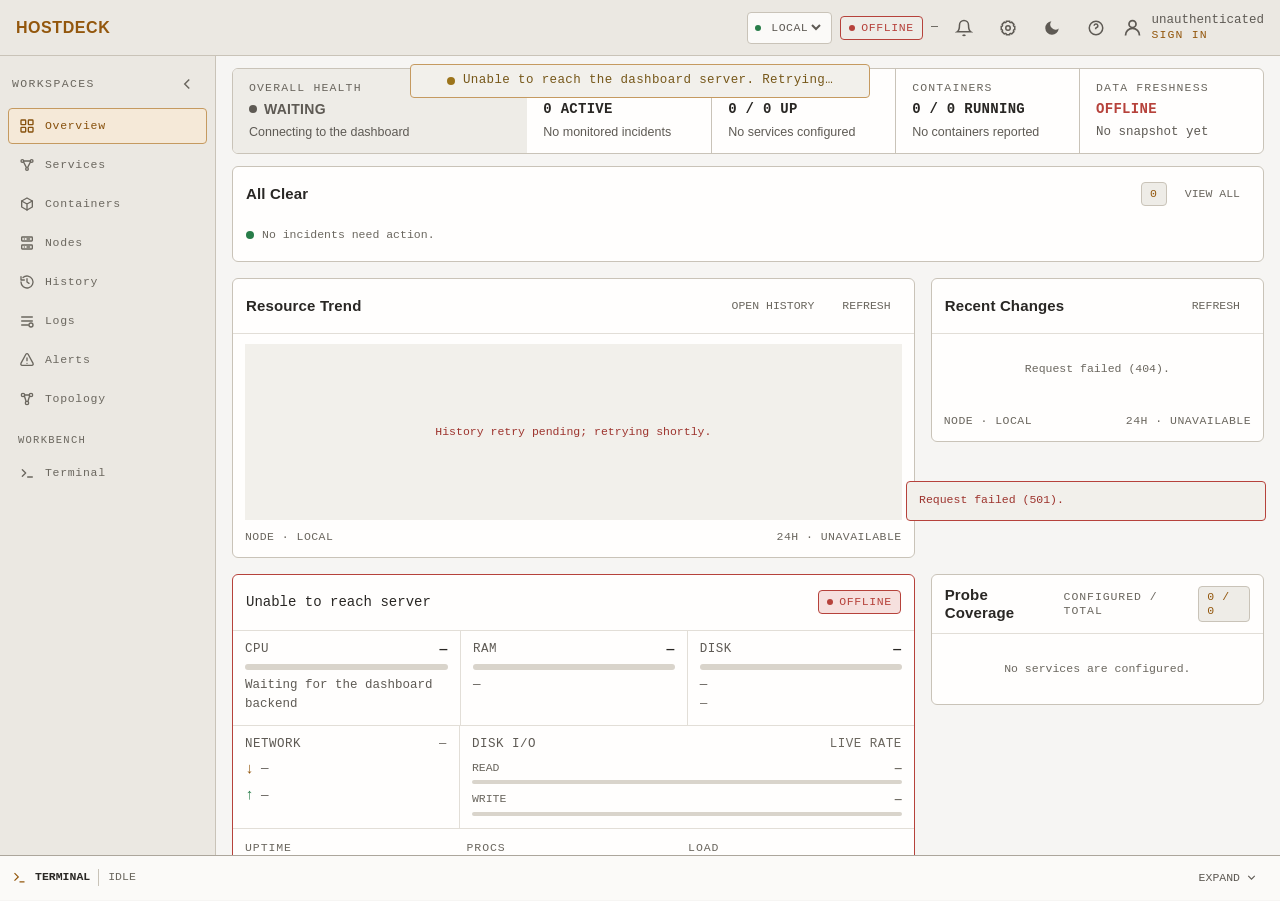
==== commit d719768a: "feat(ui): add help dialog skeleton with workspace guide sections" ====
--- a/static/index.html
+++ b/static/index.html
@@ -63,6 +63,9 @@
         <svg class="theme-icon theme-icon-sun" viewBox="0 0 24 24" fill="none" stroke="currentColor" stroke-width="2" stroke-linecap="round" aria-hidden="true"><circle cx="12" cy="12" r="4"/><path d="M12 2v2M12 20v2M4.93 4.93l1.41 1.41M17.66 17.66l1.41 1.41M2 12h2M20 12h2M6.34 17.66l-1.41 1.41M19.07 4.93l-1.41 1.41"/></svg>
         <svg class="theme-icon theme-icon-moon" viewBox="0 0 24 24" fill="currentColor" aria-hidden="true"><path d="M21 12.8A9 9 0 1 1 11.2 3 7 7 0 0 0 21 12.8Z"/></svg>
       </button>
+      <button id="help-open" class="icon-button" type="button" title="How to use HostDeck" aria-label="How to use HostDeck" aria-haspopup="dialog" aria-controls="help-dialog">
+        <svg viewBox="0 0 24 24" fill="none" stroke="currentColor" stroke-width="2" aria-hidden="true"><circle cx="12" cy="12" r="9"/><path d="M9.5 9a2.5 2.5 0 1 1 3.4 2.4c-.6.25-1.4.6-1.4 1.6v.5"/><path d="M12 17h.01"/></svg>
+      </button>
       <div id="session-identity" class="user-chip" role="group" aria-label="Authenticated Tailscale user" title="Authenticated Tailscale user">
         <svg viewBox="0 0 24 24" fill="none" stroke="currentColor" stroke-width="2" aria-hidden="true"><circle cx="12" cy="8" r="4"/><path d="M4 21a8 8 0 0 1 16 0"/></svg>
         <span class="user-copy"><span id="session-user">—</span><span id="session-role">VIEWER</span></span>
@@ -782,6 +785,82 @@
     </div>
   </dialog>
 
+  <dialog id="help-dialog" class="modal help-dialog" aria-labelledby="help-title">
+    <div class="modal-form help-layout">
+      <header class="help-header">
+        <div><h2 id="help-title">How to use HostDeck</h2><p class="help-sub">What you're looking at and what it needs from you.</p></div>
+        <button class="icon-button" type="button" data-help-close aria-label="Close help">×</button>
+      </header>
+      <nav class="help-nav" aria-label="Help topics">
+        <button type="button" class="help-nav-item" data-help-target="overview">Overview</button>
+        <button type="button" class="help-nav-item" data-help-target="services">Services</button>
+        <button type="button" class="help-nav-item" data-help-target="containers">Containers</button>
+        <button type="button" class="help-nav-item" data-help-target="nodes">Nodes</button>
+        <button type="button" class="help-nav-item" data-help-target="history">History</button>
+        <button type="button" class="help-nav-item" data-help-target="logs">Logs</button>
+        <button type="button" class="help-nav-item" data-help-target="alerts">Alerts</button>
+        <button type="button" class="help-nav-item" data-help-target="topology">Topology</button>
+        <button type="button" class="help-nav-item" data-help-target="data">How data gets in</button>
+      </nav>
+      <div class="help-body">
+        <section class="help-guide" data-help-workspace="overview" hidden>
+          <h3>Overview</h3>
+          <p>The first screen you land on. It shows health status, resource trends, recent changes, service pulse, launchpad shortcuts, top containers, and storage pools in one place.</p>
+          <p>Everything here is read-only. Use the workspace tabs on the left to take action: register services, open terminals, configure alerts.</p>
+        </section>
+        <section class="help-guide" data-help-workspace="services" hidden>
+          <h3>Services</h3>
+          <p>Services are endpoints you register so HostDeck can watch their health. They are not containers; containers appear automatically.</p>
+          <p>To add one, click <b>+ ADD SERVICE</b> in the panel header. Pick a probe type:</p>
+          <ul class="help-list">
+            <li><b>HTTP / HTTPS</b> - checks a URL responds</li>
+            <li><b>TCP</b> - checks a port accepts connections</li>
+            <li><b>DNS</b> - checks a name resolves</li>
+          </ul>
+          <p>Each service gets an uptime history and feeds the Overview service pulse.</p>
+        </section>
+        <section class="help-guide" data-help-workspace="containers" hidden>
+          <h3>Containers</h3>
+          <p>Containers are discovered automatically from the host's Podman daemon. No registration is needed.</p>
+          <p>From the actions on a container row you can open its <b>Logs</b> or a <b>Container Shell</b>. The shell drops you inside the running container, where you can run commands against the container's filesystem and databases.</p>
+        </section>
+        <section class="help-guide" data-help-workspace="nodes" hidden>
+          <h3>Nodes</h3>
+          <p>If more than one host runs a node agent, switch the monitored node from the selector in the header.</p>
+          <p>Administrators manage enrolled nodes from the node icon in the header.</p>
+        </section>
+        <section class="help-guide" data-help-workspace="history" hidden>
+          <h3>History</h3>
+          <p>Long-term metrics for the selected node: host CPU, RAM, disk, and container stats.</p>
+          <p>Data is stored locally in the dashboard's own SQLite database and rolled up over time. You never query or edit that file.</p>
+        </section>
+        <section class="help-guide" data-help-workspace="logs" hidden>
+          <h3>Logs</h3>
+          <p>The Logs workspace searches retained central logs. It is an <b>opt-in overlay</b>: it needs a Loki backend (<code>LOGS_BACKEND=loki</code> with <code>LOKI_URL</code>) fed by a shipper such as Vector.</p>
+          <p>Without it, the workspace stays disabled. The dashboard keeps its zero-dependency default: no external services required.</p>
+          <p>For live per-container logs with no setup at all, use the terminal's <b>Log Viewer</b> instead.</p>
+        </section>
+        <section class="help-guide" data-help-workspace="alerts" hidden>
+          <h3>Alerts</h3>
+          <p>Alert rules watch service probes and metrics, then notify when a condition fires. Open the alert center from the bell icon in the header.</p>
+          <p>Maintenance windows pause rules during planned work.</p>
+        </section>
+        <section class="help-guide" data-help-workspace="topology" hidden>
+          <h3>Topology</h3>
+          <p>Shows how your services depend on each other and on containers, based on recorded dependency data.</p>
+          <p>Useful for understanding blast radius before changing a service.</p>
+        </section>
+        <section class="help-guide" data-help-workspace="data" hidden>
+          <h3>How data gets in</h3>
+          <p>Containers and their live logs are pulled automatically from the Podman socket by the node agent. No configuration needed.</p>
+          <p>Services are the only thing you register by hand, through <b>+ ADD SERVICE</b>.</p>
+          <p>Historical metrics, alert state, and service probes are kept in the dashboard's own SQLite file; you never query or edit it.</p>
+          <p>Central log search is an optional Loki + Vector overlay. Everything else runs from the dashboard binary alone.</p>
+        </section>
+      </div>
+    </div>
+  </dialog>
+
   <div id="context-menu" class="context-menu" role="menu" hidden></div>
   <div id="toast-region" class="toast-region" aria-live="polite" aria-atomic="true"></div>
   <div id="overview-widget-popover" class="widget-menu-popover" popover="auto" role="menu" aria-label="Overview widget options">
--- a/static/css/style.css
+++ b/static/css/style.css
@@ -486,6 +486,28 @@
 .modal-form > header .icon-button { font-size: 24px; }
 .modal-form > footer { justify-content: flex-end; padding-top: 15px; }
 .shortcut-dialog { max-width: 440px; }
+/* Help dialog */
+.help-dialog { width: min(880px, calc(100vw - 24px)); }
+.help-layout { display: grid; grid-template-columns: 190px minmax(0, 1fr); gap: 0; }
+.help-header { display: flex; align-items: center; justify-content: space-between; gap: 10px; padding-bottom: 13px; border-bottom: 1px solid var(--border); grid-column: 1 / -1; }
+.help-header h2 { margin: 0; font-size: 17px; }
+.help-sub { margin: 3px 0 0; color: var(--text-dim); font-size: 12.5px; }
+.help-nav { display: flex; flex-direction: column; gap: 2px; padding: 13px 0 0; border-right: 1px solid var(--border-subtle); }
+.help-nav-item { padding: 6px 10px; border: 0; border-radius: var(--radius-sm); color: var(--text-secondary); background: transparent; cursor: pointer; text-align: left; font: 12.5px/1.3 var(--font-sans); }
+.help-nav-item:hover { color: var(--text-primary); background: var(--bg-card-hover); }
+.help-nav-item.is-active { color: var(--accent-hover); background: var(--accent-soft); }
+.help-body { padding: 13px 0 0 16px; min-width: 0; }
+.help-guide { max-width: 62ch; }
+.help-guide h3 { margin: 0 0 8px; font-size: 14.5px; }
+.help-guide p { margin: 0 0 8px; color: var(--text-secondary); font-size: 12.5px; line-height: 1.5; }
+.help-guide .help-list { margin: 0 0 8px; padding-left: 18px; color: var(--text-secondary); font-size: 12.5px; line-height: 1.5; }
+.help-guide code { font-family: var(--font-mono); font-size: 12px; color: var(--text-primary); background: var(--bg-recess); border-radius: 3px; padding: 1px 4px; }
+.empty-hint { display: block; margin-top: 3px; color: var(--text-dim); font-size: 11.5px; line-height: 1.4; }
+@media (max-width: 899px) {
+  .help-layout { grid-template-columns: minmax(0, 1fr); }
+  .help-nav { flex-direction: row; flex-wrap: wrap; gap: 4px; padding: 11px 0; border-right: 0; border-bottom: 1px solid var(--border-subtle); }
+  .help-body { padding: 12px 0 0; }
+}
 .shortcut-list { display: grid; gap: 0; margin: 12px 0 0; border-top: 1px solid var(--border-subtle); }
 .shortcut-list > div { display: grid; min-width: 0; grid-template-columns: minmax(96px, 0.55fr) minmax(0, 1fr); gap: 12px; padding: 9px 0; border-bottom: 1px solid var(--border-subtle); }
 .shortcut-list dt, .shortcut-list dd { margin: 0; }
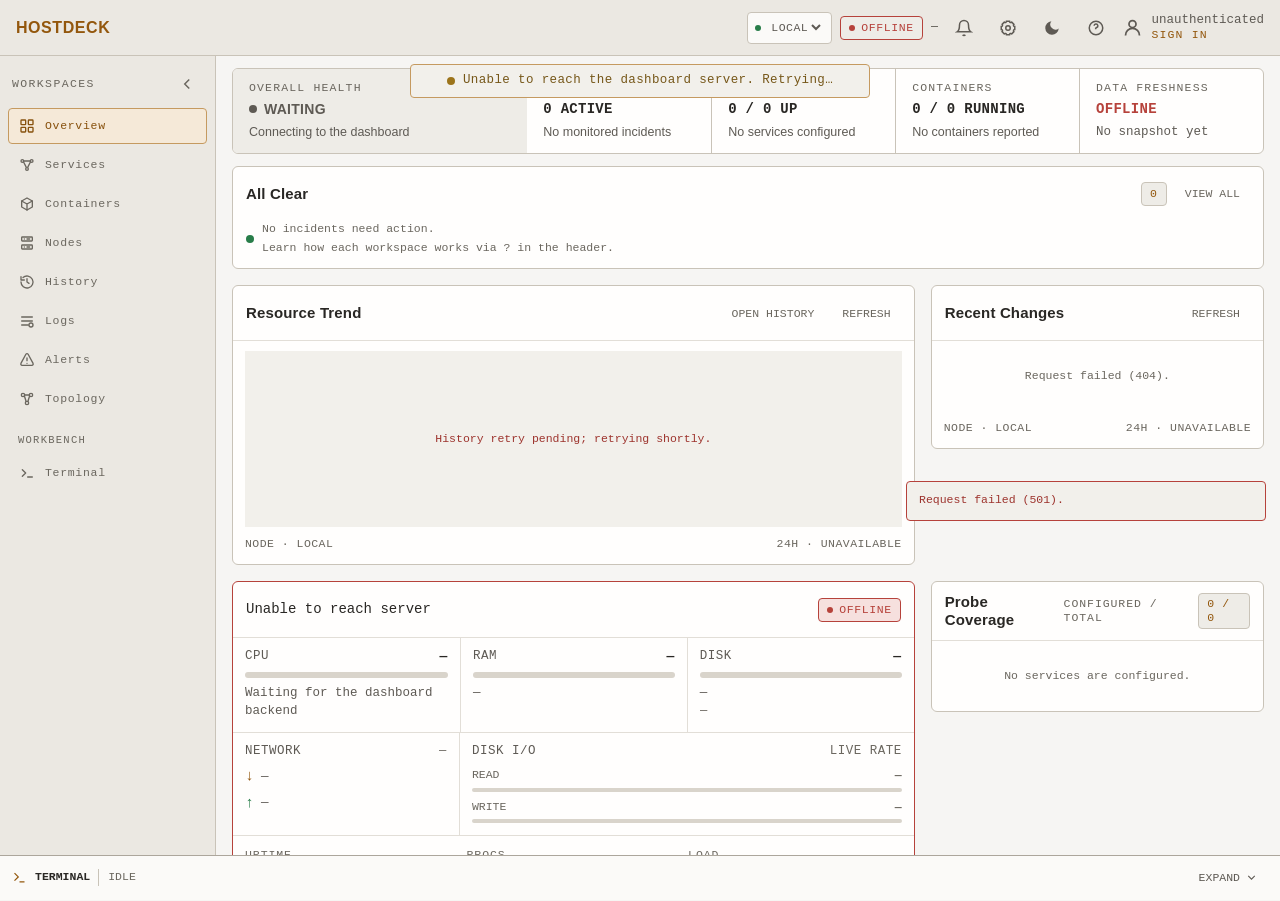
==== commit 5b71d50c: "feat(ui): add how-to-populate hints to main empty states" ====
--- a/static/index.html
+++ b/static/index.html
@@ -164,7 +164,7 @@
           <div id="overview-attention-list" class="overview-action-list" aria-label="Items requiring attention"></div>
           <div id="overview-attention-empty" class="overview-empty-state">
             <span class="status-dot" aria-hidden="true"></span>
-            <span>No incidents need action.</span>
+            <span>No incidents need action.<span class="empty-hint">Learn how each workspace works via ? in the header.</span></span>
           </div>
         </section>
 
@@ -275,7 +275,7 @@
             </div>
           </header>
           <div id="overview-service-pulse-list" class="overview-action-list"></div>
-          <div id="overview-service-pulse-empty" class="overview-empty-state">No services have a configured health probe.</div>
+          <div id="overview-service-pulse-empty" class="overview-empty-state">No services have a configured health probe.<span class="empty-hint">Use + ADD SERVICE in the panel header to register an endpoint.</span></div>
         </section>
 
         <section id="overview-quick-launchpad" class="panel overview-widget overview-content-widget overview-quick-launchpad" data-widget-size="full" data-overview-widget="overview-quick-launchpad" aria-labelledby="overview-quick-launchpad-title" hidden>
@@ -293,7 +293,7 @@
         <section id="overview-top-containers" class="panel overview-widget overview-content-widget overview-top-containers" data-widget-size="medium" data-overview-widget="overview-top-containers" aria-labelledby="overview-top-containers-title" hidden>
           <header class="panel-header compact"><div><span class="panel-context mono">RUNTIME</span><h2 id="overview-top-containers-title">Top Containers</h2></div><div id="overview-top-containers-sort" class="segmented-control" role="group" aria-label="Container ranking"><button type="button" data-container-rank="cpu" aria-pressed="true">CPU</button><button type="button" data-container-rank="ram" aria-pressed="false">RAM</button><button type="button" data-container-rank="issues" aria-pressed="false">ISSUES</button></div></header>
           <div id="overview-top-containers-list" class="top-containers-list"></div>
-          <div id="overview-top-containers-empty" class="overview-empty-state">No containers reported.</div>
+          <div id="overview-top-containers-empty" class="overview-empty-state">No containers reported.<span class="empty-hint">The node agent on the host reports them automatically; check that it is running.</span></div>
         </section>
 
         <section id="overview-storage-pools" class="panel overview-widget overview-content-widget overview-storage-pools" data-widget-size="small" data-overview-widget="overview-storage-pools" aria-labelledby="overview-storage-pools-title" hidden>
